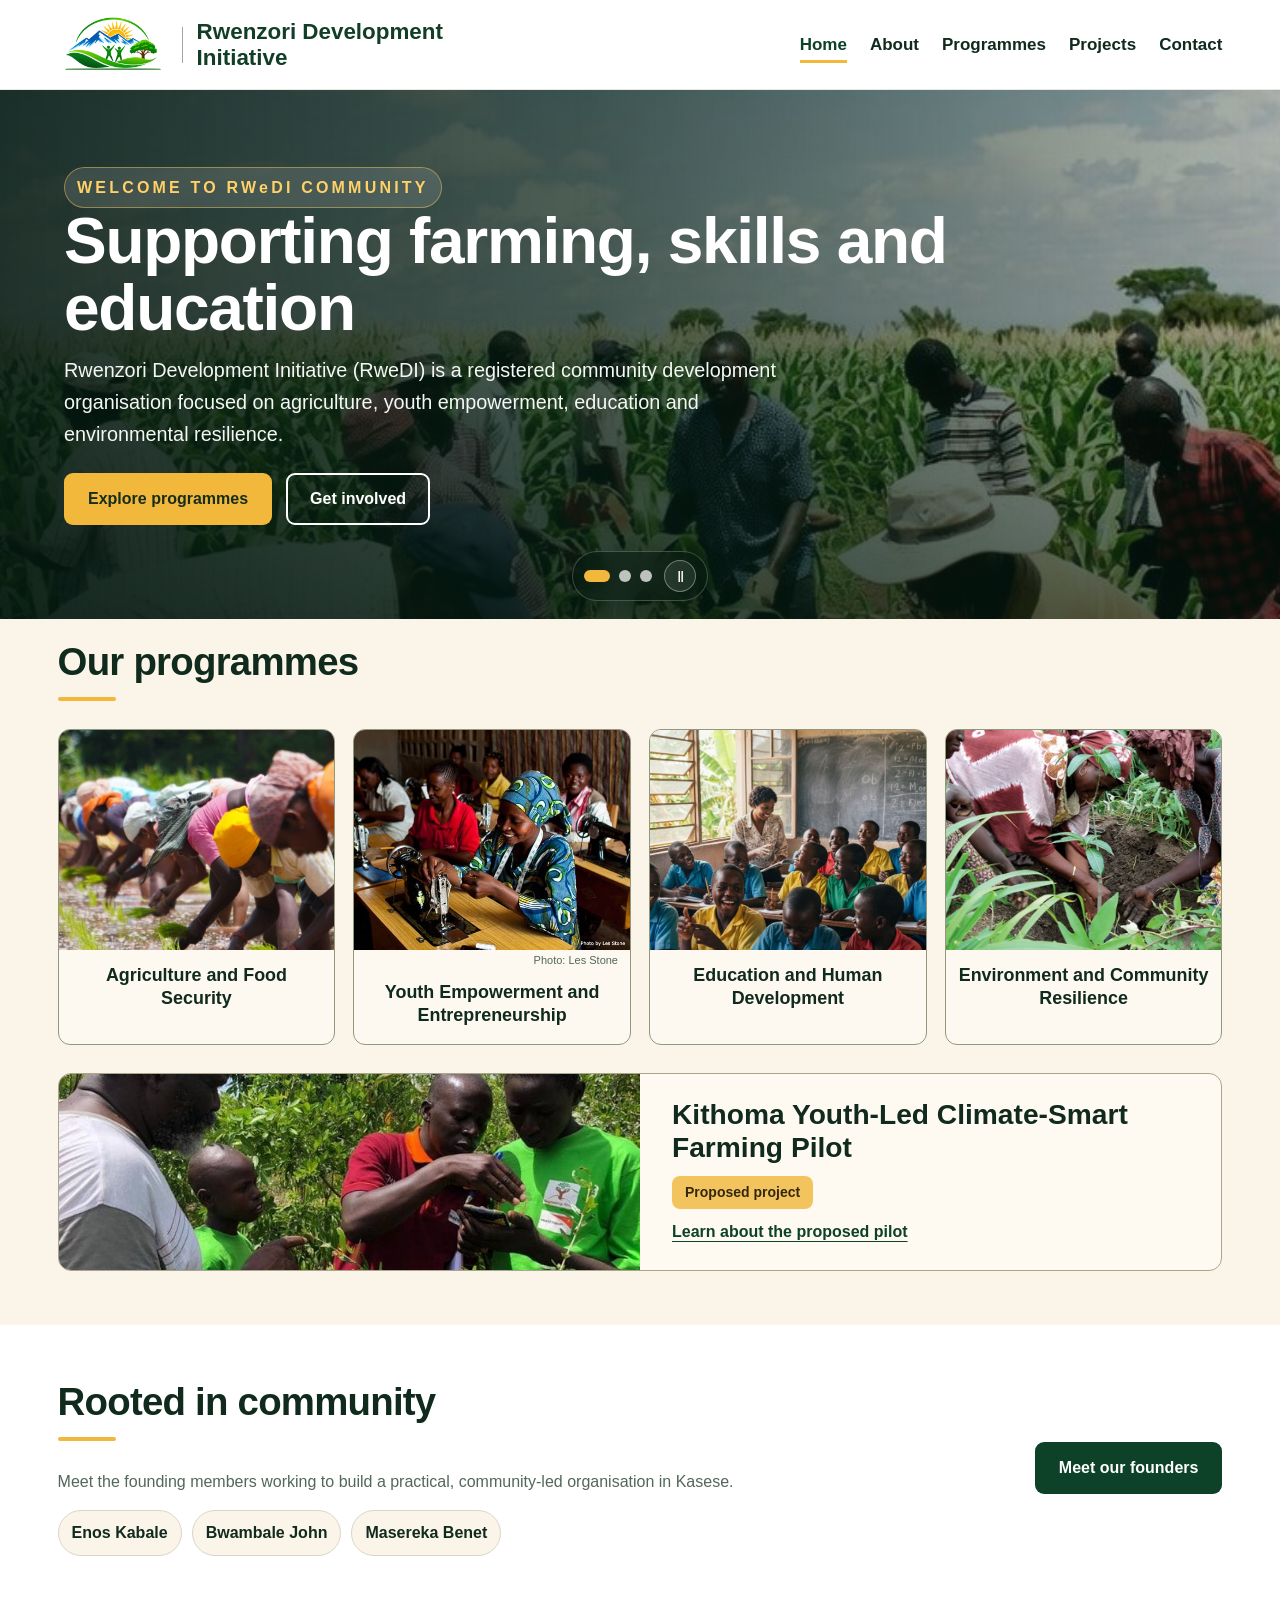
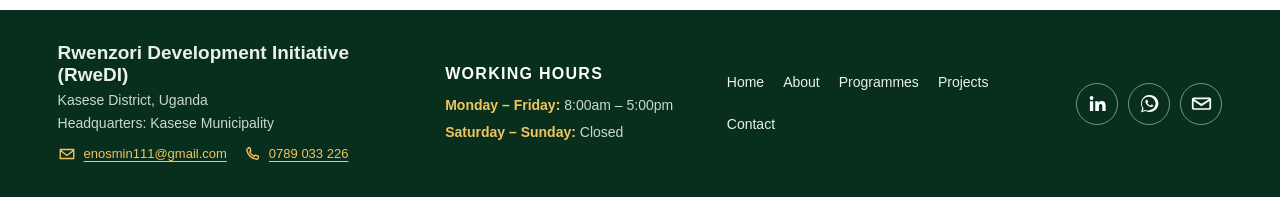
==== index.html @ a89e9d38 "Remove Get involved button from site navigation" ====
<!doctype html>
<html lang="en">
<head>
  <meta charset="utf-8"><meta name="viewport" content="width=device-width, initial-scale=1">
  <title>Rwenzori Development Initiative | Kasese, Uganda</title>
  <meta name="description" content="Rwenzori Development Initiative (RweDI) is a registered community development organisation focused on agriculture, youth empowerment, education and environmental resilience.">
  <link rel="icon" href="assets/rwedi-logo.png" type="image/png"><link rel="stylesheet" href="styles.css"><script src="script.js" defer></script>
</head>
<body><a class="skip-link" href="#main">Skip to content</a>
<header class="site-header"><a class="brand" href="index.html" aria-label="Rwenzori Development Initiative home"><img class="brand-logo" src="assets/rwedi-logo.png" alt="" aria-hidden="true"><span class="brand-divider" aria-hidden="true"></span><span class="brand-name">Rwenzori Development Initiative</span></a>
  <button class="menu-toggle" type="button" aria-expanded="false" aria-controls="primary-navigation"><span class="menu-icon" aria-hidden="true">☰</span><span>Menu</span></button>
  <nav class="site-nav" id="primary-navigation" aria-label="Main navigation"><a href="index.html" aria-current="page">Home</a><a href="about.html">About</a><a href="programmes.html">Programmes</a><a href="projects.html">Projects</a><a href="contact.html">Contact</a></nav>
</header>
<main id="main">
  <section class="hero" aria-labelledby="home-title">
    <div class="hero-slideshow" aria-hidden="true">
      <div class="hero-slide hero-slide-farmers is-active"><img src="assets/kasese-farmers-planting.png" alt="" fetchpriority="high" decoding="async"></div>
      <div class="hero-slide hero-slide-education"><img src="assets/programme-education.jpeg" alt="" loading="lazy" decoding="async"></div>
      <div class="hero-slide hero-slide-agriculture"><img src="assets/programme-agriculture.jpeg" alt="" loading="lazy" decoding="async"></div>
    </div>
    <div class="hero-copy">
      <p class="eyebrow">WELCOME TO RWeDI COMMUNITY</p>
      <h1 id="home-title">Supporting farming, skills and education</h1>
      <p>Rwenzori Development Initiative (RweDI) is a registered community development organisation focused on agriculture, youth empowerment, education and environmental resilience.</p>
      <div class="hero-actions"><a class="button button-gold" href="programmes.html">Explore programmes</a><a class="button button-outline" href="contact.html#get-involved">Get involved</a></div>
    </div>
    <div class="hero-controls" role="group" aria-label="Homepage background photos">
      <button class="hero-slide-dot is-active" type="button" aria-label="Show farmers planting photo" aria-pressed="true"></button>
      <button class="hero-slide-dot" type="button" aria-label="Show education photo" aria-pressed="false"></button>
      <button class="hero-slide-dot" type="button" aria-label="Show agriculture photo" aria-pressed="false"></button>
      <button class="hero-slide-toggle" type="button" aria-label="Pause background slideshow" aria-pressed="false"><span class="hero-toggle-icon" aria-hidden="true">Ⅱ</span></button>
    </div>
  </section>
  <section class="section programmes-section" aria-labelledby="programmes-title"><div class="section-inner"><h2 class="section-heading" id="programmes-title">Our programmes</h2>
    <div class="programme-grid">
      <a class="programme-card" href="programmes.html#agriculture"><img class="programme-image programme-image-agriculture" src="assets/programme-agriculture.jpeg" alt="" aria-hidden="true" loading="lazy"><h3>Agriculture and Food Security</h3></a>
      <a class="programme-card" href="programmes.html#youth"><img class="programme-image programme-image-youth" src="assets/programme-youth.jpeg" alt="" aria-hidden="true" loading="lazy"><small class="programme-photo-credit">Photo: Les Stone</small><h3>Youth Empowerment and Entrepreneurship</h3></a>
      <a class="programme-card" href="programmes.html#education"><img class="programme-image programme-image-education" src="assets/programme-education.jpeg" alt="" aria-hidden="true" loading="lazy"><h3>Education and Human Development</h3></a>
      <a class="programme-card" href="programmes.html#environment"><img class="programme-image programme-image-environment" src="assets/programme-environment.jpeg" alt="" aria-hidden="true" loading="lazy"><h3>Environment and Community Resilience</h3></a>
    </div>
    <article class="feature-project"><div class="feature-project-image"><img src="assets/kithoma-youth-led-climate-smart-farming.jpeg" alt="Community members examining a young seedling outdoors" loading="lazy"></div><div class="feature-project-copy"><h3>Kithoma Youth-Led Climate-Smart Farming Pilot</h3><span class="status-label">Proposed project</span><a href="projects.html">Learn about the proposed pilot</a></div></article>
  </div></section>
  <section class="section founders-preview"><div class="section-inner"><div class="founder-strip"><div><h2 class="section-heading">Rooted in community</h2><p>Meet the founding members working to build a practical, community-led organisation in Kasese.</p><div class="founder-names"><span>Enos Kabale</span><span>Bwambale John</span><span>Masereka Benet</span></div></div><a class="button button-green" href="about.html#founders">Meet our founders</a></div></div></section>
</main>
<footer class="site-footer"><div class="footer-inner"><div class="footer-org"><p class="footer-name">Rwenzori Development Initiative (RweDI)</p><p class="footer-location">Kasese District, Uganda</p><p class="footer-location">Proposed headquarters: Kasese Municipality</p><div class="footer-contact"><a href="mailto:enosmin111@gmail.com" aria-label="Email RweDI at enosmin111@gmail.com"><svg class="contact-icon" viewBox="0 0 24 24" aria-hidden="true"><path d="M3 6h18v12H3zM3 7l9 7 9-7"/></svg>enosmin111@gmail.com</a><a href="tel:+256789033226" aria-label="Call RweDI at 0789 033 226"><svg class="contact-icon" viewBox="0 0 24 24" aria-hidden="true"><path d="M7 3.5h2.2l1.3 4.1-1.7 1.4a14 14 0 0 0 6.2 6.2l1.4-1.7 4.1 1.3V17a2 2 0 0 1-2.2 2A16.5 16.5 0 0 1 5 7a2 2 0 0 1 2-2.2Z"/></svg>0789 033 226</a></div></div><div class="footer-hours" aria-label="Working hours"><h2 class="footer-hours-title">Working hours</h2><p><strong>Monday – Friday:</strong> 8:00am – 5:00pm</p><p><strong>Saturday – Sunday:</strong> Closed</p></div><nav class="footer-nav" aria-label="Footer navigation"><a href="index.html">Home</a><a href="about.html">About</a><a href="programmes.html">Programmes</a><a href="projects.html">Projects</a><a href="contact.html">Contact</a></nav><div class="social-links" aria-label="Contact and social links"><a href="https://www.linkedin.com/search/results/companies/?keywords=Rwenzori%20Development%20Initiative" target="_blank" rel="noopener noreferrer" aria-label="Find RweDI on LinkedIn" title="LinkedIn search for RweDI"><svg viewBox="0 0 24 24" aria-hidden="true"><path d="M5.2 3.5a2.2 2.2 0 1 1 0 4.4 2.2 2.2 0 0 1 0-4.4ZM3.3 9.5h3.8v11H3.3Zm6.1 0H13v1.5h.1a4 4 0 0 1 3.6-1.9c3.9 0 4.6 2.5 4.6 5.7v5.7h-3.8v-5c0-1.2 0-2.8-1.8-2.8s-2.1 1.3-2.1 2.7v5.1H9.4Z"/></svg></a><a href="https://wa.me/256789033226" target="_blank" rel="noopener noreferrer" aria-label="Message RweDI on WhatsApp" title="WhatsApp"><svg viewBox="0 0 24 24" aria-hidden="true"><path d="M12 2.2a9.7 9.7 0 0 0-8.3 14.7L2.4 22l5.2-1.4A9.8 9.8 0 1 0 12 2.2Zm0 17.6a7.8 7.8 0 0 1-4-.1l-.5-.2-3.1.8.8-3-.3-.5A7.8 7.8 0 1 1 12 19.8Zm4.3-5.8c-.2-.1-1.4-.7-1.6-.8-.2-.1-.4-.1-.5.1-.2.2-.6.8-.8 1-.1.2-.3.2-.5.1-.2-.1-1-.4-1.9-1.2-.7-.6-1.2-1.4-1.3-1.6-.1-.2 0-.3.1-.5l.4-.4.2-.4c.1-.2 0-.3 0-.5l-.7-1.7c-.2-.4-.4-.4-.5-.4h-.5c-.2 0-.4.1-.6.3s-.8.8-.8 1.9.8 2.1.9 2.3c.1.2 1.6 2.4 3.8 3.3 1.4.6 1.9.6 2.6.5.4-.1 1.4-.6 1.6-1.1.2-.5.2-1 .1-1.1 0-.1-.2-.2-.4-.3Z"/></svg></a><a href="mailto:enosmin111@gmail.com" aria-label="Email RweDI at enosmin111@gmail.com" title="Email RweDI"><svg viewBox="0 0 24 24" aria-hidden="true"><path d="M3 5h18a2 2 0 0 1 2 2v10a2 2 0 0 1-2 2H3a2 2 0 0 1-2-2V7a2 2 0 0 1 2-2Zm9 7.2L20.5 7h-17Zm-9 5.3h18V9l-9 6.2L3 9Z"/></svg></a></div></div><p class="footer-small">Working alongside local communities for resilient livelihoods and opportunity. Contact RweDI at enosmin111@gmail.com.</p></footer>
</body></html>
---- styles.css ----
:root{--green:#0d4228;--green-2:#176138;--gold:#f1b83b;--cream:#fbf5e9;--ink:#102a1d;--muted:#53675a;--line:#d9d5c8;--white:#fff;--serif:Arial,Helvetica,sans-serif;--sans:Arial,Helvetica,sans-serif;--shadow:0 12px 32px rgba(18,53,34,.09)}
*{box-sizing:border-box}html{scroll-behavior:smooth;scroll-padding-top:96px}body{margin:0;background:var(--cream);color:var(--ink);font:16px/1.65 var(--sans)}img{max-width:100%;display:block}a{color:inherit}button{font:inherit}.skip-link{position:absolute;left:-9999px;top:8px;background:white;padding:10px;z-index:20}.skip-link:focus{left:8px}.site-header{height:90px;background:#fff;display:flex;align-items:center;padding:0 clamp(20px,4.5vw,72px);gap:28px;border-bottom:1px solid #e8e8e1;position:sticky;top:0;z-index:10}.brand{display:flex;align-items:center;text-decoration:none;gap:14px;min-width:0;margin-right:auto}.brand img{width:95px;height:66px;object-fit:contain}.brand-name{font:700 clamp(16px,1.75vw,24px)/1.2 var(--serif);white-space:nowrap;color:#123e27}.brand-divider{height:36px;width:1px;background:#9bab9d}.site-nav{display:flex;align-items:center;gap:clamp(18px,3vw,44px)}.site-nav a{font:600 17px var(--serif);text-decoration:none;padding:11px 0;position:relative}.site-nav a:not(.nav-cta):after{content:"";height:3px;position:absolute;bottom:3px;left:0;width:0;background:var(--gold);transition:width .2s}.site-nav a:hover:after,.site-nav a[aria-current=page]:after{width:100%}.site-nav a[aria-current=page]{color:var(--green)}.site-nav .nav-cta{background:var(--green);color:#fff;border-radius:10px;padding:11px 20px}.site-nav .nav-cta:hover{background:#195f3a}.menu-toggle{display:none;border:1px solid #cbd5cc;background:white;color:var(--green);border-radius:8px;padding:8px 11px;cursor:pointer}.menu-toggle:focus-visible,a:focus-visible,button:focus-visible{outline:3px solid #bd7e00;outline-offset:3px}
.hero{display:grid;grid-template-columns:46.5% 53.5%;min-height:440px;background:var(--green);color:white}.hero-copy{padding:clamp(42px,5vw,76px) clamp(28px,5vw,76px);display:flex;flex-direction:column;justify-content:center}.eyebrow{font-size:14px;text-transform:uppercase;letter-spacing:.2em;font-weight:700;color:#dba92f;margin:0 0 14px}.hero .eyebrow{color:#f2c151}.hero h1{font:700 clamp(36px,4vw,57px)/1.1 var(--serif);letter-spacing:-.02em;margin:0 0 19px;max-width:700px}.hero p{font-size:17px;line-height:1.7;color:#edf3ed;max-width:600px;margin:0}.hero-art{position:relative;min-height:440px;overflow:hidden}.hero-art img{width:100%;height:100%;position:absolute;inset:0;object-fit:cover}.illustration-note{position:absolute;right:15px;bottom:13px;background:rgba(13,50,31,.87);color:#fff;font-size:11px;padding:5px 9px;border-radius:30px}.hero-actions{display:flex;flex-wrap:wrap;gap:13px;margin-top:26px}.button{display:inline-flex;align-items:center;justify-content:center;min-height:48px;padding:11px 22px;border:2px solid transparent;border-radius:9px;font-weight:700;text-decoration:none;transition:transform .15s,background .15s}.button:hover{transform:translateY(-2px)}.button-gold{background:var(--gold);color:#172d1d}.button-outline{border-color:#fff;color:#fff;background:transparent}.button-green{background:var(--green);color:white}.button-light{border-color:var(--green);color:var(--green)}
.section{padding:54px clamp(22px,4.5vw,72px)}.section-inner{max-width:1320px;margin:auto}.section-heading{margin:0 0 28px;font:700 clamp(30px,3vw,43px)/1.2 var(--serif);letter-spacing:-.02em}.section-heading:after{content:"";display:block;width:58px;height:4px;background:var(--gold);border-radius:8px;margin-top:12px}.section-intro{max-width:760px;color:var(--muted);margin:-10px 0 30px}.programmes-section{background:var(--cream);padding-top:20px}.programme-grid{display:grid;grid-template-columns:repeat(4,1fr);gap:18px}.programme-card{min-height:184px;border:1px solid #92977f;background:rgba(255,255,255,.36);border-radius:12px;padding:24px 18px;display:flex;flex-direction:column;align-items:center;justify-content:center;text-align:center;text-decoration:none;transition:transform .2s,box-shadow .2s,border-color .2s}.programme-card:hover{transform:translateY(-4px);box-shadow:var(--shadow);border-color:var(--green)}.programme-icon{width:52px;height:52px;margin-bottom:12px;color:var(--green-2)}.programme-card h3{font:700 clamp(17px,1.65vw,22px)/1.25 var(--serif);margin:0;max-width:270px}.feature-project{display:grid;grid-template-columns:1fr 1fr;min-height:190px;border:1px solid #aaa58f;border-radius:13px;overflow:hidden;margin-top:28px;background:#fffaf1}.feature-project-image{position:relative;min-height:190px}.feature-project-image img{position:absolute;inset:0;width:100%;height:100%;object-fit:cover}.feature-project-copy{padding:25px 32px;display:flex;flex-direction:column;align-items:flex-start;justify-content:center}.feature-project h3{font:700 clamp(23px,2.2vw,34px)/1.15 var(--serif);margin:0 0 12px}.status-label{display:inline-block;background:#f3c45e;color:#33280e;border-radius:8px;padding:5px 13px;font-weight:700;font-size:14px}.feature-project-copy a{margin-top:10px;color:var(--green);font-weight:700;text-decoration-thickness:1px;text-underline-offset:4px}.founders-preview{background:#fff}.founder-strip{display:flex;align-items:center;justify-content:space-between;gap:25px}.founder-names{display:flex;flex-wrap:wrap;gap:10px}.founder-names span{border:1px solid var(--line);padding:9px 13px;border-radius:30px;background:var(--cream);font-weight:600}.founders-preview p{margin:0 0 14px;color:var(--muted)}
.page-hero{background:var(--green);color:white;padding:54px clamp(22px,5vw,76px)}.page-hero-inner{max-width:1280px;margin:auto}.page-hero h1{font:700 clamp(37px,4.6vw,58px)/1.1 var(--serif);margin:0 0 15px}.page-hero p{max-width:760px;margin:0;color:#e7eee8;font-size:18px}.content-section{padding:54px clamp(22px,5vw,76px)}.content-inner{max-width:1120px;margin:auto}.prose{font-size:17px;max-width:850px;color:#344b3b}.prose p{margin:0 0 19px}.mission-grid{display:grid;grid-template-columns:1fr 1fr;gap:20px;margin-top:30px}.info-panel{border:1px solid var(--line);border-radius:13px;background:#fffdf7;padding:25px}.info-panel h3{font:700 24px var(--serif);margin:0 0 8px;color:var(--green)}.info-panel p{margin:0;color:var(--muted)}.founders-section{background:#fff}.founder-grid{display:grid;grid-template-columns:repeat(3,1fr);gap:22px}.founder-card{background:var(--cream);border:1px solid var(--line);border-radius:14px;overflow:hidden;text-align:center}.founder-portrait{height:235px;display:grid;place-items:center;background:linear-gradient(135deg,#d8e4d5,#f4e5c4);color:var(--green)}.founder-initials{width:112px;height:112px;border-radius:50%;display:grid;place-items:center;border:4px solid rgba(255,255,255,.75);background:var(--green);color:#fff;font:700 36px var(--serif);box-shadow:var(--shadow)}.founder-card .portrait-note{font-size:12px;color:#485b4c;margin-top:-42px;position:relative}.founder-card-copy{padding:18px}.founder-card h3{font:700 22px var(--serif);margin:0 0 4px}.founder-card p{margin:0;color:var(--muted)}
.programme-detail{padding:38px 0;border-bottom:1px solid var(--line);scroll-margin-top:100px}.programme-detail:last-child{border-bottom:0}.programme-detail-head{display:flex;gap:19px;align-items:center}.programme-detail .programme-icon{width:58px;height:58px;margin:0}.programme-detail h2{font:700 clamp(26px,3vw,35px)/1.2 var(--serif);margin:0}.programme-detail p{color:var(--muted);font-size:17px;max-width:820px}.programme-detail .enquiry-link{color:var(--green);font-weight:700;text-underline-offset:4px}.project-feature{display:grid;grid-template-columns:1fr .9fr;gap:34px;align-items:center}.project-feature img{width:100%;border-radius:14px;box-shadow:var(--shadow)}.project-copy h2{font:700 clamp(29px,3.5vw,42px)/1.15 var(--serif);margin:12px 0}.project-copy p{color:var(--muted)}.project-facts{display:flex;gap:10px;flex-wrap:wrap;margin:18px 0}.project-facts span{background:#fff;border:1px solid var(--line);border-radius:30px;padding:7px 12px;font-size:14px;font-weight:600}.note-box{background:#fff8e6;border-left:4px solid var(--gold);padding:17px 20px;border-radius:0 9px 9px 0;margin-top:24px;color:#4c442d}
.contact-options{display:grid;grid-template-columns:repeat(3,1fr);gap:20px}.contact-card{background:#fff;border:1px solid var(--line);border-radius:14px;padding:25px;display:flex;flex-direction:column;align-items:flex-start;box-shadow:0 6px 18px rgba(20,43,28,.04)}.contact-card .number{width:40px;height:40px;border-radius:50%;display:grid;place-items:center;background:#f7e6ba;color:var(--green);font-weight:700;margin-bottom:17px}.contact-card h2{font:700 25px var(--serif);margin:0 0 8px}.contact-card p{color:var(--muted);margin:0 0 18px}.contact-card a{margin-top:auto;color:var(--green);font-weight:700;text-underline-offset:4px}.contact-details{background:var(--green);color:white;padding:30px;border-radius:14px;margin-top:25px}.contact-details h2{font:700 27px var(--serif);margin:0 0 8px}.contact-details p{margin:0;color:#e5eee7}.contact-details a{color:#f3c45e;font-weight:700}.site-footer{background:#082f1e;color:#eaf1eb;padding:32px clamp(22px,4.5vw,72px)}.footer-inner{max-width:1320px;margin:auto;display:flex;justify-content:space-between;align-items:center;gap:25px}.footer-name{font:700 19px var(--serif);margin:0 0 3px}.footer-location{margin:0;color:#cad8cd;font-size:14px}.footer-nav{display:flex;gap:19px;flex-wrap:wrap}.footer-nav a{font-size:14px;text-decoration:none;color:#eaf1eb}.footer-nav a:hover{text-decoration:underline}.footer-small{max-width:1320px;margin:20px auto 0;padding-top:14px;border-top:1px solid rgba(255,255,255,.18);font-size:12px;color:#b7c9bc}
@media(max-width:1050px){.site-header{gap:15px}.site-nav{gap:18px}.brand img{width:75px}.brand-name{white-space:normal;max-width:230px}.hero{grid-template-columns:1fr 1fr}.hero h1{font-size:clamp(35px,4.5vw,49px)}.programme-grid{grid-template-columns:repeat(2,1fr)}}
@media(max-width:900px){html{scroll-padding-top:76px}.site-header{height:74px;padding:0 18px}.brand{gap:9px}.brand img{width:65px;height:56px}.brand-name{font-size:16px;max-width:185px}.brand-divider{height:30px}.menu-toggle{display:inline-flex;align-items:center;gap:8px;margin-left:auto}.menu-icon{font-size:21px;line-height:1}.site-nav{display:none;position:absolute;top:73px;left:0;right:0;background:white;padding:12px 20px 20px;box-shadow:0 12px 18px rgba(0,0,0,.12);flex-direction:column;align-items:stretch;gap:4px}.site-nav.is-open{display:flex}.site-nav a{padding:12px 8px}.site-nav a:after{display:none}.site-nav .nav-cta{text-align:center;margin-top:7px}.hero{display:flex;flex-direction:column}.hero-copy{padding:42px 24px 36px}.hero h1{font-size:clamp(37px,10vw,49px)}.hero p{font-size:16px}.hero-art{min-height:320px}.section{padding:42px 20px}.programmes-section{padding-top:26px}.programme-grid{gap:12px}.programme-card{min-height:165px;padding:18px 12px}.programme-card h3{font-size:17px}.programme-icon{width:46px;height:46px}.feature-project{grid-template-columns:1fr}.feature-project-image{min-height:185px}.feature-project-copy{padding:23px}.founder-strip{align-items:flex-start;flex-direction:column}.page-hero{padding:42px 23px}.page-hero p{font-size:16px}.content-section{padding:40px 22px}.mission-grid,.contact-options{grid-template-columns:1fr}.founder-grid{grid-template-columns:1fr;max-width:400px;margin:auto;gap:16px}.founder-portrait{height:220px}.programme-detail-head{align-items:flex-start}.programme-detail h2{font-size:26px}.project-feature{grid-template-columns:1fr;gap:24px}.footer-inner{align-items:flex-start;flex-direction:column}.footer-nav{gap:12px 18px}}
@media(max-width:390px){.brand-name{font-size:14px;max-width:150px}.brand img{width:54px}.programme-card{min-height:152px}.programme-card h3{font-size:15px}.hero-actions .button{width:100%}}
@media(prefers-reduced-motion:reduce){*,*::before,*::after{scroll-behavior:auto!important;transition:none!important}}
.values-block{margin-top:38px}.values-block .section-heading{font-size:30px;margin-bottom:20px}.values-list{padding:0;margin:0;list-style:none;display:grid;grid-template-columns:repeat(2,1fr);gap:10px}.values-list li{position:relative;padding:12px 14px 12px 39px;border:1px solid var(--line);background:#fffdf7;border-radius:9px;color:#344b3b}.values-list li:before{content:"✓";position:absolute;left:14px;color:var(--green-2);font-weight:700}
@media(max-width:900px){.values-list{grid-template-columns:1fr}}
.founder-portrait img{width:100%;height:100%;object-fit:cover;object-position:center top}.founder-card .portrait-note{margin:0;position:static;padding:8px 8px 0;background:var(--cream);min-height:34px}
.footer-org{max-width:470px}.footer-contact{display:flex;flex-wrap:wrap;gap:5px 16px;margin-top:8px}.footer-contact a{color:#f3c45e;text-decoration:underline;text-underline-offset:3px;font-size:13px}.footer-contact span{color:#d7e4da}.social-links{display:flex;align-items:center;gap:10px}.social-links a{width:42px;height:42px;border:1px solid rgba(255,255,255,.45);border-radius:50%;display:grid;place-items:center;color:#fff;transition:background .15s,color .15s}.social-links a:hover{background:var(--gold);color:var(--green)}.social-links svg{width:21px;height:21px;fill:currentColor}
@media(max-width:1100px){.footer-inner{gap:20px}.footer-nav{gap:10px 14px}}
@media(max-width:900px){.footer-org{max-width:none}.footer-contact{flex-direction:column;gap:5px}.social-links{margin-top:4px}}
.founder-portrait{height:320px}.founder-card-masereka .founder-portrait img{object-position:center 15%}.founder-card-copy{position:relative;z-index:1;min-height:104px;background:var(--cream);display:flex;flex-direction:column;justify-content:center;padding:16px}.founder-card h3{margin:0 0 7px}.footer-contact span,.footer-small{display:none}.feedback-panel{max-width:1120px;margin:24px auto 0;padding:26px;border:1px solid var(--line);border-left:5px solid var(--gold);border-radius:12px;background:#fff;box-shadow:var(--shadow)}.feedback-panel h2{font:700 27px/1.2 var(--serif);color:var(--green);margin:0 0 8px}.feedback-panel p{max-width:750px;color:var(--muted);margin:0 0 18px}
@media(max-width:900px){.founder-portrait{height:320px}.feedback-panel{margin-top:20px;padding:21px}}
html,body,button,input,select,textarea{font-family:Arial,Helvetica,sans-serif}input,select,textarea,button{font-family:inherit}.site-nav .nav-cta{white-space:nowrap}
.site-header{gap:clamp(14px,1.6vw,24px)}.brand{flex:0 1 520px;min-width:0}.brand-name{white-space:normal;max-width:clamp(280px,26vw,380px);line-height:1.12}.site-nav{flex:0 0 auto;gap:clamp(12px,1.8vw,24px)}
.project-facts span,.page-hero .eyebrow{transition:transform .18s ease,background-color .18s ease,border-color .18s ease,box-shadow .18s ease}.project-facts span:hover{transform:translateY(-3px);background:#fff5dc;border-color:var(--gold);box-shadow:var(--shadow)}.page-hero .eyebrow{display:inline-block;padding:5px 12px;border:1px solid transparent;border-radius:999px}.page-hero .eyebrow:hover{transform:translateY(-2px);background:rgba(255,255,255,.1);border-color:rgba(243,196,94,.7)}
@media(max-width:900px){.site-header{padding-right:100px}.brand{flex:0 1 auto;margin-right:0}.brand-name{max-width:185px}.menu-toggle{display:inline-flex;position:absolute;right:14px;top:50%;flex:0 0 auto;transform:translateY(-50%)}}
@media(max-width:390px){.brand-name{max-width:150px}}
@media(min-width:901px) and (max-width:1050px){.brand-name{max-width:320px;font-size:19px}}
.founder-card-masereka .founder-portrait{background:#fff}

.hero{min-height:clamp(410px,50vh,500px)}
.hero-copy{padding:clamp(34px,4vw,56px) clamp(28px,4vw,64px)}
.hero h1{font-size:clamp(34px,3.3vw,48px);line-height:1.08;margin-bottom:14px}
.hero p{font-size:16px;line-height:1.6;max-width:560px}
.hero-art{min-height:0}
.hero-art img{object-position:center 78%}
.hero-actions{margin-top:22px}
.brand.logo-missing{gap:0}
.brand.logo-missing img,.brand.logo-missing .brand-divider{display:none}
@media(max-width:900px){
  .hero{min-height:0}
  .hero-copy{padding:26px 20px 22px}
  .hero .eyebrow{margin-bottom:8px}
  .hero h1{font-size:clamp(30px,7vw,42px);line-height:1.08;margin-bottom:12px}
  .hero p{font-size:15px;line-height:1.5}
  .hero-art{height:clamp(220px,58vw,360px);min-height:0}
  .hero-art img{object-position:center 78%}
  .hero-actions{display:grid;grid-template-columns:repeat(2,minmax(0,1fr));gap:12px;margin-top:16px}
  .hero-actions .button{width:100%;min-height:52px;padding:10px 12px}
}
@media(max-width:480px){.hero-actions{grid-template-columns:1fr}}

.site-nav a,.menu-toggle,.button,.programme-card,.contact-card,.feature-project,.brand,.enquiry-link,.contact-card a,.contact-details a,.feature-project-copy>a,.footer-nav a,.footer-contact a{transition:color .18s ease,background-color .18s ease,border-color .18s ease,box-shadow .18s ease,transform .18s ease}
.button:hover,.button:focus-visible{transform:translateY(-2px);box-shadow:0 8px 18px rgba(18,53,34,.18)}
.button:active{transform:translateY(1px) scale(.98);box-shadow:0 2px 6px rgba(18,53,34,.16);filter:brightness(.94)}
.button-gold:hover,.button-gold:focus-visible{background:#ffd166;border-color:#ffd166;color:#172d1d}
.button-outline:hover,.button-outline:focus-visible{background:var(--gold);border-color:var(--gold);color:var(--green)}
.button-green:hover,.button-green:focus-visible{background:var(--green-2);color:#fff}
.button-light:hover,.button-light:focus-visible{background:var(--green);color:#fff}
.programme-card:hover,.programme-card:focus-visible{background:#fff5dc;border-color:var(--gold);box-shadow:var(--shadow)}

.programme-card:active{transform:translateY(0) scale(.99);background:#f5e6bf;filter:brightness(.97)}
.contact-card:hover,.contact-card:focus-within{transform:translateY(-3px);border-color:var(--gold);background:#fffaf0;box-shadow:var(--shadow)}
.feature-project:hover,.feature-project:focus-within{border-color:var(--gold);box-shadow:var(--shadow)}
.site-nav a:not(.nav-cta):hover,.site-nav a:not(.nav-cta):focus-visible{color:var(--green-2)}
.site-nav a:not(.nav-cta):focus-visible:after{width:100%}
.site-nav a:active{color:#bd7e00;transform:translateY(1px)}
.site-nav .nav-cta:active{background:#082f1e;transform:translateY(1px) scale(.98)}
.menu-toggle:hover,.menu-toggle:focus-visible{background:#fff5dc;border-color:var(--gold)}
.menu-toggle:active{background:var(--gold);transform:scale(.97)}
.brand:hover .brand-name{color:var(--green-2)}
.brand:active{transform:translateY(1px)}
.enquiry-link:hover,.enquiry-link:focus-visible,.feature-project-copy>a:hover,.feature-project-copy>a:focus-visible,.contact-card a:hover,.contact-card a:focus-visible{color:#bd7e00;text-decoration-thickness:2px}
.contact-details a:hover,.contact-details a:focus-visible{color:#ffd166;text-decoration-thickness:2px}
.enquiry-link:active,.feature-project-copy>a:active,.contact-card a:active,.contact-details a:active{color:#a46b00}
.footer-nav a:hover,.footer-nav a:focus-visible{color:var(--gold);text-decoration:underline;text-underline-offset:4px}
.footer-contact a:hover,.footer-contact a:focus-visible{color:#fff}
.footer-nav a:active,.footer-contact a:active{color:var(--gold)}
.social-links a:active{transform:scale(.94);background:var(--gold);color:var(--green)}

.info-panel,.founder-card,.values-list li{transition:transform .18s ease,background-color .18s ease,border-color .18s ease,box-shadow .18s ease}
.info-panel:hover{transform:translateY(-3px);border-color:var(--gold);background:#fffaf0;box-shadow:var(--shadow)}
.info-panel:hover h3,.founder-card:hover h3{color:var(--green-2)}
.founder-card:hover{transform:translateY(-3px);border-color:var(--gold);box-shadow:var(--shadow)}
.founder-card h3{transition:color .18s ease}
.founder-card-copy{transition:background-color .18s ease}
.founder-card:hover .founder-card-copy{background:#fffaf0}
.values-list li:hover{transform:translateX(3px);border-color:var(--gold);background:#fff5dc;box-shadow:0 4px 12px rgba(18,53,34,.08)}
.values-list li:hover:before{color:#bd7e00}

.programme-card{min-height:0;padding:0;align-items:stretch;justify-content:flex-start;overflow:hidden}
.programme-image{width:100%;height:clamp(150px,21.5vw,220px);object-fit:cover;transition:transform .24s ease}
.programme-image-agriculture{object-position:center 40%}
.programme-image-youth{object-position:right center}
.programme-image-education{object-position:center 43%}
.programme-image-environment{object-position:center center}
.programme-photo-credit{align-self:flex-end;padding:4px 12px 0;color:var(--muted);font-size:11px;line-height:1.2}
.programme-card h3{max-width:none;padding:14px 12px 18px;font-size:clamp(16px,1.4vw,20px)}
.programme-card:hover .programme-image,.programme-card:focus-visible .programme-image{transform:scale(1.035)}
.programme-card:hover h3,.programme-card:focus-visible h3{color:var(--green-2)}
.programme-detail-image{width:150px;height:112px;flex:0 0 150px;object-fit:cover;border-radius:10px;box-shadow:0 3px 10px rgba(18,53,34,.16)}
.programme-detail-image-agriculture{object-position:center 40%}
.programme-detail-image-youth{object-position:right center}
.programme-detail-image-education{object-position:center 43%}
.programme-detail-image-environment{object-position:center center}
@media(max-width:600px){.programme-detail-head{gap:14px}.programme-detail-image{width:104px;height:80px;flex-basis:104px}}
.footer-contact a{display:inline-flex;align-items:center;gap:8px;white-space:nowrap}
.footer-contact .contact-icon{width:18px;height:18px;flex:0 0 18px;fill:none;stroke:currentColor;stroke-width:1.8;stroke-linecap:round;stroke-linejoin:round}
.footer-hours{flex:0 1 260px}
.footer-hours-title{font:700 16px/1.3 var(--sans);letter-spacing:.08em;text-transform:uppercase;color:#fff;margin:0 0 10px}
.footer-hours p{font-size:14px;line-height:1.5;color:#cad8cd;margin:0 0 6px}
.footer-hours p:last-child{margin-bottom:0}
.footer-hours strong{color:#f3c45e}
@media(max-width:1100px){
  .footer-inner{flex-wrap:wrap;justify-content:flex-start}
  .footer-org{flex:1 1 300px}
  .footer-hours{flex:1 1 250px}
  .footer-nav{flex:1 1 220px}
  .social-links{margin-left:auto}
}
@media(max-width:900px){
  .footer-inner{flex-wrap:nowrap}
  .footer-org,.footer-hours,.footer-nav{width:100%;flex:0 1 auto}
  .social-links{margin-left:0}
}
@media(max-width:600px){
  .footer-nav{flex-wrap:nowrap;justify-content:space-between;gap:6px}
  .footer-nav a{font-size:clamp(11px,3.8vw,14px);white-space:nowrap}
}
.brand img{width:110px;height:66px;object-fit:contain}
@media(max-width:1050px){.brand img{width:86px}}
@media(max-width:900px){.brand img{width:66px;height:44px}}
@media(max-width:390px){.brand img{width:60px}}

.page-hero{
  position:relative;
  isolation:isolate;
  overflow:hidden;
  background:
    radial-gradient(ellipse at 84% 24%,rgba(241,184,59,.18),transparent 30rem),
    radial-gradient(ellipse at 12% 110%,rgba(255,255,255,.09),transparent 32rem),
    linear-gradient(118deg,rgba(8,47,30,.98),rgba(13,66,40,.94) 58%,rgba(15,77,47,.96));
}
.page-hero-inner{position:relative;z-index:1}
.page-hero .eyebrow{
  display:inline-flex;
  align-items:center;
  padding:7px 12px;
  border:1px solid rgba(243,196,94,.38);
  border-radius:999px;
  background:rgba(255,255,255,.08);
  color:#f3c45e;
  backdrop-filter:blur(8px);
  margin-bottom:16px;
}
@media(max-width:600px){
  .page-hero{padding:42px 22px}
}
.page-hero-about{padding-top:32px;padding-bottom:32px}
@media(max-width:600px){.page-hero-about{padding:28px 22px}}
.page-hero h1{animation:page-title-slide-in 3s cubic-bezier(.22,.61,.36,1) both}
@keyframes page-title-slide-in{
  from{opacity:.35;transform:translateX(-72px)}
  to{opacity:1;transform:translateX(0)}
}
@media(max-width:600px){.page-hero h1{animation-duration:2.7s}}
@media(prefers-reduced-motion:reduce){.page-hero h1{animation:none}}

.hero{
  display:block;
  position:relative;
  isolation:isolate;
  overflow:hidden;
  min-height:clamp(410px,50vh,520px);
  background:var(--green);
}
.hero-slideshow{position:absolute;inset:0;overflow:hidden;background:var(--green)}
.hero-slide{
  position:absolute;
  z-index:0;
  inset:0;
  overflow:hidden;
  opacity:0;
  transform:translateX(3%) scale(1.04);
  transition:opacity .9s ease,transform 6.5s ease;
}
.hero-slide.is-active{z-index:1;opacity:1;transform:translateX(0) scale(1.01)}
.hero-slide img{width:100%;height:100%;object-fit:cover;transform:scale(1.08);transition:transform 7s ease}
.hero-slide.is-active img{transform:scale(1.01)}
.hero-slide-agriculture img{object-position:center 42%}
.hero-slide-education img{object-position:center 40%}
.hero-slideshow::after{
  content:"";
  position:absolute;
  z-index:2;
  inset:0;
  background:linear-gradient(90deg,rgba(4,24,16,.88),rgba(4,28,18,.7) 46%,rgba(4,28,18,.32)),linear-gradient(0deg,rgba(3,18,12,.48),transparent 58%);
  pointer-events:none;
}
.hero-copy{
  position:relative;
  z-index:3;
  width:min(100%,1080px);
  min-height:clamp(410px,50vh,520px);
  padding:clamp(40px,6vw,78px) clamp(28px,5vw,76px) 94px;
  background:transparent;
  overflow:visible;
}
.hero-copy::before,.hero-copy::after{content:none}
.hero-copy>*{position:relative;z-index:1}
.hero-copy .eyebrow{
  display:inline-flex;
  align-self:flex-start;
  padding:7px 12px;
  border:1px solid rgba(243,196,94,.48);
  border-radius:999px;
  background:rgba(255,255,255,.12);
  color:#ffd166;
  backdrop-filter:blur(8px);
  text-transform:none;
}
.hero h1{max-width:900px;font-size:clamp(36px,5vw,68px);line-height:1.04}
.hero-copy>p:not(.eyebrow){max-width:760px;font-size:clamp(16px,1.55vw,21px);line-height:1.6;color:#f4f7f4}
.hero-actions{gap:14px}
.hero-controls{
  position:absolute;
  z-index:4;
  left:50%;
  bottom:18px;
  display:flex;
  align-items:center;
  gap:9px;
  transform:translateX(-50%);
  padding:8px 11px;
  border:1px solid rgba(255,255,255,.22);
  border-radius:999px;
  background:rgba(4,23,15,.5);
  box-shadow:0 8px 26px rgba(0,0,0,.2);
  backdrop-filter:blur(12px);
}
.hero-slide-dot{
  width:12px;
  height:12px;
  padding:0;
  border:0;
  border-radius:999px;
  background:rgba(255,255,255,.72);
  cursor:pointer;
  transition:width .2s ease,background-color .2s ease,transform .2s ease;
}
.hero-slide-dot:hover{transform:scale(1.12);background:#fff}
.hero-slide-dot.is-active{width:26px;background:var(--gold)}
.hero-slide-toggle{
  display:grid;
  place-items:center;
  width:32px;
  height:32px;
  margin-left:3px;
  padding:0;
  border:1px solid rgba(255,255,255,.35);
  border-radius:50%;
  color:#fff;
  background:rgba(255,255,255,.1);
  cursor:pointer;
  transition:background-color .2s ease,border-color .2s ease,transform .2s ease;
}
.hero-slide-toggle:hover{background:rgba(255,255,255,.23);border-color:#fff;transform:scale(1.06)}
.hero-toggle-icon{font-size:15px;line-height:1}
@media(hover:hover) and (prefers-reduced-motion:no-preference){
  .hero-copy .button:hover{transform:translateY(-3px)}
}
@media(max-width:900px){
  .hero{min-height:0}
  .hero-slideshow::after{background:linear-gradient(90deg,rgba(4,24,16,.82),rgba(4,28,18,.58)),linear-gradient(0deg,rgba(3,18,12,.48),rgba(3,18,12,.1) 62%)}
  .hero-copy{width:100%;min-height:450px;padding:38px 24px 88px}
  .hero h1{font-size:clamp(36px,8vw,56px)}
  .hero-copy>p:not(.eyebrow){font-size:17px}
  .hero-controls{bottom:14px}
}
@media(max-width:480px){
  .hero-copy{min-height:490px;padding:32px 20px 88px}
  .hero h1{font-size:clamp(34px,9vw,42px)}
  .hero-copy>p:not(.eyebrow){font-size:16px}
  .hero-actions{grid-template-columns:1fr}
}
@media(prefers-reduced-motion:reduce){
  .hero-slide,.hero-slide img,.hero-slide-dot,.hero-slide-toggle{transition:none!important}
}
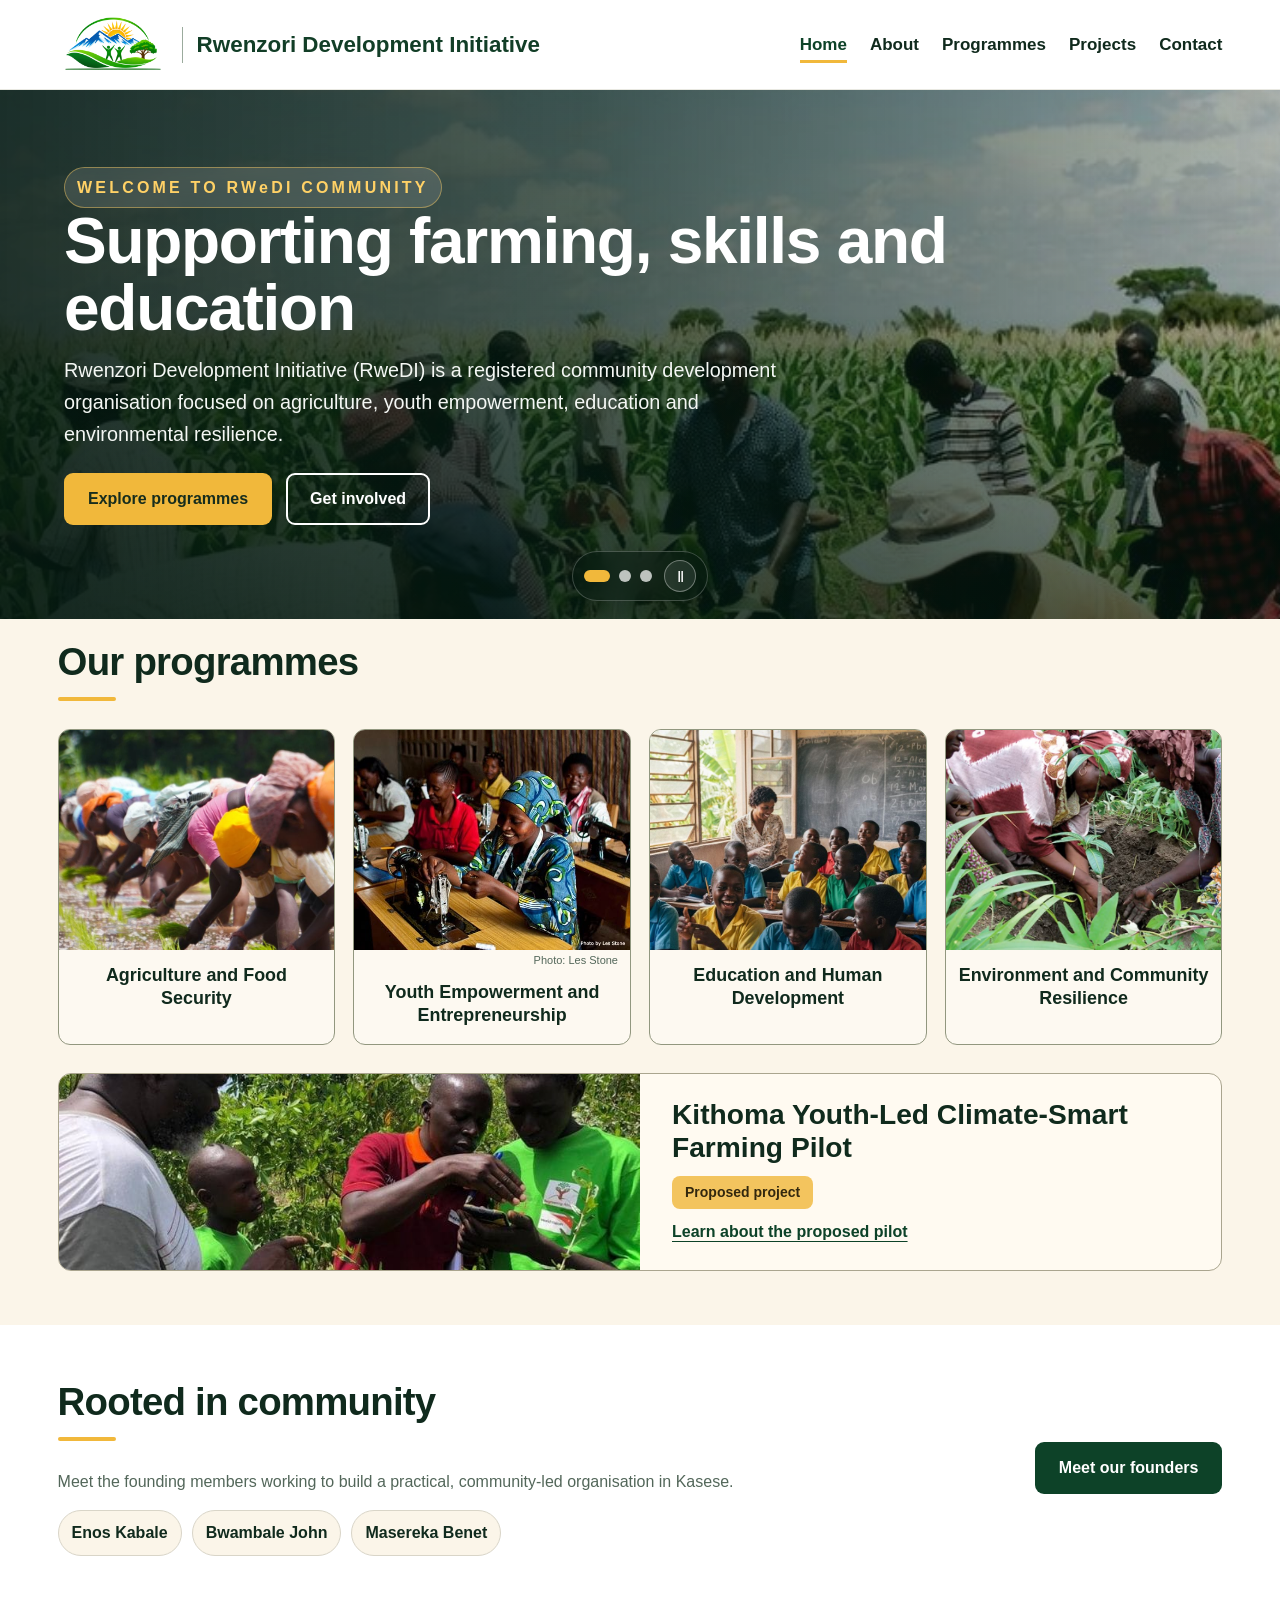
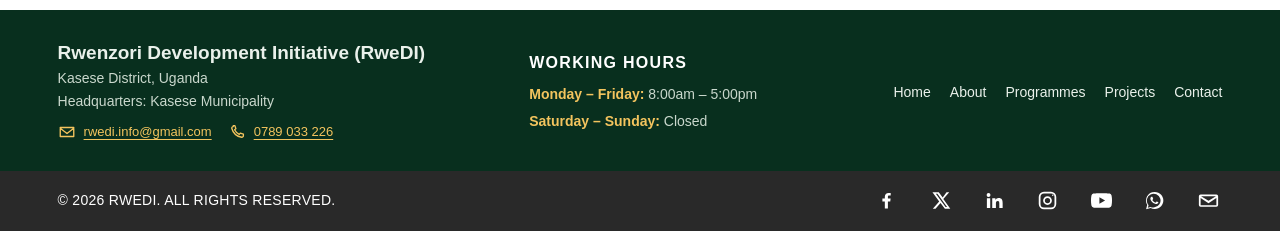
==== commit 608db7bb: "Update organization contact email" ====
--- a/index.html
+++ b/index.html
@@ -42,5 +42,5 @@
   </div></section>
   <section class="section founders-preview"><div class="section-inner"><div class="founder-strip"><div><h2 class="section-heading">Rooted in community</h2><p>Meet the founding members working to build a practical, community-led organisation in Kasese.</p><div class="founder-names"><span>Enos Kabale</span><span>Bwambale John</span><span>Masereka Benet</span></div></div><a class="button button-green" href="about.html#founders">Meet our founders</a></div></div></section>
 </main>
-<footer class="site-footer"><div class="footer-inner"><div class="footer-org"><p class="footer-name">Rwenzori Development Initiative (RweDI)</p><p class="footer-location">Kasese District, Uganda</p><p class="footer-location">Proposed headquarters: Kasese Municipality</p><div class="footer-contact"><a href="mailto:enosmin111@gmail.com" aria-label="Email RweDI at enosmin111@gmail.com"><svg class="contact-icon" viewBox="0 0 24 24" aria-hidden="true"><path d="M3 6h18v12H3zM3 7l9 7 9-7"/></svg>enosmin111@gmail.com</a><a href="tel:+256789033226" aria-label="Call RweDI at 0789 033 226"><svg class="contact-icon" viewBox="0 0 24 24" aria-hidden="true"><path d="M7 3.5h2.2l1.3 4.1-1.7 1.4a14 14 0 0 0 6.2 6.2l1.4-1.7 4.1 1.3V17a2 2 0 0 1-2.2 2A16.5 16.5 0 0 1 5 7a2 2 0 0 1 2-2.2Z"/></svg>0789 033 226</a></div></div><div class="footer-hours" aria-label="Working hours"><h2 class="footer-hours-title">Working hours</h2><p><strong>Monday – Friday:</strong> 8:00am – 5:00pm</p><p><strong>Saturday – Sunday:</strong> Closed</p></div><nav class="footer-nav" aria-label="Footer navigation"><a href="index.html">Home</a><a href="about.html">About</a><a href="programmes.html">Programmes</a><a href="projects.html">Projects</a><a href="contact.html">Contact</a></nav><div class="social-links" aria-label="Contact and social links"><a href="https://www.linkedin.com/search/results/companies/?keywords=Rwenzori%20Development%20Initiative" target="_blank" rel="noopener noreferrer" aria-label="Find RweDI on LinkedIn" title="LinkedIn search for RweDI"><svg viewBox="0 0 24 24" aria-hidden="true"><path d="M5.2 3.5a2.2 2.2 0 1 1 0 4.4 2.2 2.2 0 0 1 0-4.4ZM3.3 9.5h3.8v11H3.3Zm6.1 0H13v1.5h.1a4 4 0 0 1 3.6-1.9c3.9 0 4.6 2.5 4.6 5.7v5.7h-3.8v-5c0-1.2 0-2.8-1.8-2.8s-2.1 1.3-2.1 2.7v5.1H9.4Z"/></svg></a><a href="https://wa.me/256789033226" target="_blank" rel="noopener noreferrer" aria-label="Message RweDI on WhatsApp" title="WhatsApp"><svg viewBox="0 0 24 24" aria-hidden="true"><path d="M12 2.2a9.7 9.7 0 0 0-8.3 14.7L2.4 22l5.2-1.4A9.8 9.8 0 1 0 12 2.2Zm0 17.6a7.8 7.8 0 0 1-4-.1l-.5-.2-3.1.8.8-3-.3-.5A7.8 7.8 0 1 1 12 19.8Zm4.3-5.8c-.2-.1-1.4-.7-1.6-.8-.2-.1-.4-.1-.5.1-.2.2-.6.8-.8 1-.1.2-.3.2-.5.1-.2-.1-1-.4-1.9-1.2-.7-.6-1.2-1.4-1.3-1.6-.1-.2 0-.3.1-.5l.4-.4.2-.4c.1-.2 0-.3 0-.5l-.7-1.7c-.2-.4-.4-.4-.5-.4h-.5c-.2 0-.4.1-.6.3s-.8.8-.8 1.9.8 2.1.9 2.3c.1.2 1.6 2.4 3.8 3.3 1.4.6 1.9.6 2.6.5.4-.1 1.4-.6 1.6-1.1.2-.5.2-1 .1-1.1 0-.1-.2-.2-.4-.3Z"/></svg></a><a href="mailto:enosmin111@gmail.com" aria-label="Email RweDI at enosmin111@gmail.com" title="Email RweDI"><svg viewBox="0 0 24 24" aria-hidden="true"><path d="M3 5h18a2 2 0 0 1 2 2v10a2 2 0 0 1-2 2H3a2 2 0 0 1-2-2V7a2 2 0 0 1 2-2Zm9 7.2L20.5 7h-17Zm-9 5.3h18V9l-9 6.2L3 9Z"/></svg></a></div></div><p class="footer-small">Working alongside local communities for resilient livelihoods and opportunity. Contact RweDI at enosmin111@gmail.com.</p></footer>
+<footer class="site-footer"><div class="footer-inner"><div class="footer-org"><p class="footer-name">Rwenzori Development Initiative (RweDI)</p><p class="footer-location">Kasese District, Uganda</p><p class="footer-location">Proposed headquarters: Kasese Municipality</p><div class="footer-contact"><a href="mailto:rwedi.info@gmail.com" aria-label="Email RweDI at rwedi.info@gmail.com"><svg class="contact-icon" viewBox="0 0 24 24" aria-hidden="true"><path d="M3 6h18v12H3zM3 7l9 7 9-7"/></svg>rwedi.info@gmail.com</a><a href="tel:+256789033226" aria-label="Call RweDI at 0789 033 226"><svg class="contact-icon" viewBox="0 0 24 24" aria-hidden="true"><path d="M7 3.5h2.2l1.3 4.1-1.7 1.4a14 14 0 0 0 6.2 6.2l1.4-1.7 4.1 1.3V17a2 2 0 0 1-2.2 2A16.5 16.5 0 0 1 5 7a2 2 0 0 1 2-2.2Z"/></svg>0789 033 226</a></div></div><div class="footer-hours" aria-label="Working hours"><h2 class="footer-hours-title">Working hours</h2><p><strong>Monday – Friday:</strong> 8:00am – 5:00pm</p><p><strong>Saturday – Sunday:</strong> Closed</p></div><nav class="footer-nav" aria-label="Footer navigation"><a href="index.html">Home</a><a href="about.html">About</a><a href="programmes.html">Programmes</a><a href="projects.html">Projects</a><a href="contact.html">Contact</a></nav><div class="social-links" aria-label="Contact and social links"><a href="https://www.linkedin.com/search/results/companies/?keywords=Rwenzori%20Development%20Initiative" target="_blank" rel="noopener noreferrer" aria-label="Find RweDI on LinkedIn" title="LinkedIn search for RweDI"><svg viewBox="0 0 24 24" aria-hidden="true"><path d="M5.2 3.5a2.2 2.2 0 1 1 0 4.4 2.2 2.2 0 0 1 0-4.4ZM3.3 9.5h3.8v11H3.3Zm6.1 0H13v1.5h.1a4 4 0 0 1 3.6-1.9c3.9 0 4.6 2.5 4.6 5.7v5.7h-3.8v-5c0-1.2 0-2.8-1.8-2.8s-2.1 1.3-2.1 2.7v5.1H9.4Z"/></svg></a><a href="https://wa.me/256789033226" target="_blank" rel="noopener noreferrer" aria-label="Message RweDI on WhatsApp" title="WhatsApp"><svg viewBox="0 0 24 24" aria-hidden="true"><path d="M12 2.2a9.7 9.7 0 0 0-8.3 14.7L2.4 22l5.2-1.4A9.8 9.8 0 1 0 12 2.2Zm0 17.6a7.8 7.8 0 0 1-4-.1l-.5-.2-3.1.8.8-3-.3-.5A7.8 7.8 0 1 1 12 19.8Zm4.3-5.8c-.2-.1-1.4-.7-1.6-.8-.2-.1-.4-.1-.5.1-.2.2-.6.8-.8 1-.1.2-.3.2-.5.1-.2-.1-1-.4-1.9-1.2-.7-.6-1.2-1.4-1.3-1.6-.1-.2 0-.3.1-.5l.4-.4.2-.4c.1-.2 0-.3 0-.5l-.7-1.7c-.2-.4-.4-.4-.5-.4h-.5c-.2 0-.4.1-.6.3s-.8.8-.8 1.9.8 2.1.9 2.3c.1.2 1.6 2.4 3.8 3.3 1.4.6 1.9.6 2.6.5.4-.1 1.4-.6 1.6-1.1.2-.5.2-1 .1-1.1 0-.1-.2-.2-.4-.3Z"/></svg></a><a href="mailto:rwedi.info@gmail.com" aria-label="Email RweDI at rwedi.info@gmail.com" title="Email RweDI"><svg viewBox="0 0 24 24" aria-hidden="true"><path d="M3 5h18a2 2 0 0 1 2 2v10a2 2 0 0 1-2 2H3a2 2 0 0 1-2-2V7a2 2 0 0 1 2-2Zm9 7.2L20.5 7h-17Zm-9 5.3h18V9l-9 6.2L3 9Z"/></svg></a></div></div><p class="footer-small">Working alongside local communities for resilient livelihoods and opportunity. Contact RweDI at rwedi.info@gmail.com.</p></footer>
 </body></html>
--- a/styles.css
+++ b/styles.css
@@ -18,11 +18,11 @@
 .founder-portrait{height:320px}.founder-card-masereka .founder-portrait img{object-position:center 15%}.founder-card-copy{position:relative;z-index:1;min-height:104px;background:var(--cream);display:flex;flex-direction:column;justify-content:center;padding:16px}.founder-card h3{margin:0 0 7px}.footer-contact span,.footer-small{display:none}.feedback-panel{max-width:1120px;margin:24px auto 0;padding:26px;border:1px solid var(--line);border-left:5px solid var(--gold);border-radius:12px;background:#fff;box-shadow:var(--shadow)}.feedback-panel h2{font:700 27px/1.2 var(--serif);color:var(--green);margin:0 0 8px}.feedback-panel p{max-width:750px;color:var(--muted);margin:0 0 18px}
 @media(max-width:900px){.founder-portrait{height:320px}.feedback-panel{margin-top:20px;padding:21px}}
 html,body,button,input,select,textarea{font-family:Arial,Helvetica,sans-serif}input,select,textarea,button{font-family:inherit}.site-nav .nav-cta{white-space:nowrap}
-.site-header{gap:clamp(14px,1.6vw,24px)}.brand{flex:0 1 520px;min-width:0}.brand-name{white-space:normal;max-width:clamp(280px,26vw,380px);line-height:1.12}.site-nav{flex:0 0 auto;gap:clamp(12px,1.8vw,24px)}
+.site-header{gap:clamp(14px,1.6vw,24px)}.brand{flex:0 1 520px;min-width:0}.brand-name{white-space:nowrap;max-width:none;line-height:1.12}.site-nav{flex:0 0 auto;gap:clamp(12px,1.8vw,24px)}
 .project-facts span,.page-hero .eyebrow{transition:transform .18s ease,background-color .18s ease,border-color .18s ease,box-shadow .18s ease}.project-facts span:hover{transform:translateY(-3px);background:#fff5dc;border-color:var(--gold);box-shadow:var(--shadow)}.page-hero .eyebrow{display:inline-block;padding:5px 12px;border:1px solid transparent;border-radius:999px}.page-hero .eyebrow:hover{transform:translateY(-2px);background:rgba(255,255,255,.1);border-color:rgba(243,196,94,.7)}
-@media(max-width:900px){.site-header{padding-right:100px}.brand{flex:0 1 auto;margin-right:0}.brand-name{max-width:185px}.menu-toggle{display:inline-flex;position:absolute;right:14px;top:50%;flex:0 0 auto;transform:translateY(-50%)}}
-@media(max-width:390px){.brand-name{max-width:150px}}
-@media(min-width:901px) and (max-width:1050px){.brand-name{max-width:320px;font-size:19px}}
+@media(max-width:900px){.site-header{padding-right:100px}.brand{flex:0 1 auto;margin-right:0}.brand-name{white-space:normal;max-width:185px}.menu-toggle{display:inline-flex;position:absolute;right:14px;top:50%;flex:0 0 auto;transform:translateY(-50%)}}
+@media(max-width:390px){.brand-name{white-space:normal;max-width:150px}}
+@media(min-width:901px) and (max-width:1050px){.brand-name{white-space:nowrap;max-width:320px;font-size:19px}}
 .founder-card-masereka .founder-portrait{background:#fff}
 
 .hero{min-height:clamp(410px,50vh,500px)}
@@ -283,3 +283,5 @@
 @media(prefers-reduced-motion:reduce){
   .hero-slide,.hero-slide img,.hero-slide-dot,.hero-slide-toggle{transition:none!important}
 }
+.footer-bottom{display:flex;align-items:center;justify-content:space-between;gap:24px;margin:28px calc(-1 * clamp(22px,4.5vw,72px)) -32px;padding:16px clamp(22px,4.5vw,72px);background:#292929;color:#fff}.footer-copyright{margin:0;color:#fff;font-size:14px;font-weight:500;letter-spacing:.02em;text-transform:uppercase}.footer-bottom .social-links{margin:0;gap:clamp(16px,2vw,28px)}.footer-bottom .social-links a{width:28px;height:28px;border:0;border-radius:0;background:transparent;color:#fff}.footer-bottom .social-links a:hover{background:transparent;color:var(--gold);transform:translateY(-2px)}.footer-bottom .social-links svg{width:21px;height:21px;fill:currentColor}.footer-bottom .social-links svg.icon-outline{fill:none;stroke:currentColor;stroke-width:2;stroke-linecap:round;stroke-linejoin:round}
+@media(max-width:600px){.footer-bottom{flex-direction:column;align-items:flex-start;gap:14px}.footer-copyright{font-size:12px}.footer-bottom .social-links{gap:clamp(10px,3vw,18px)}}
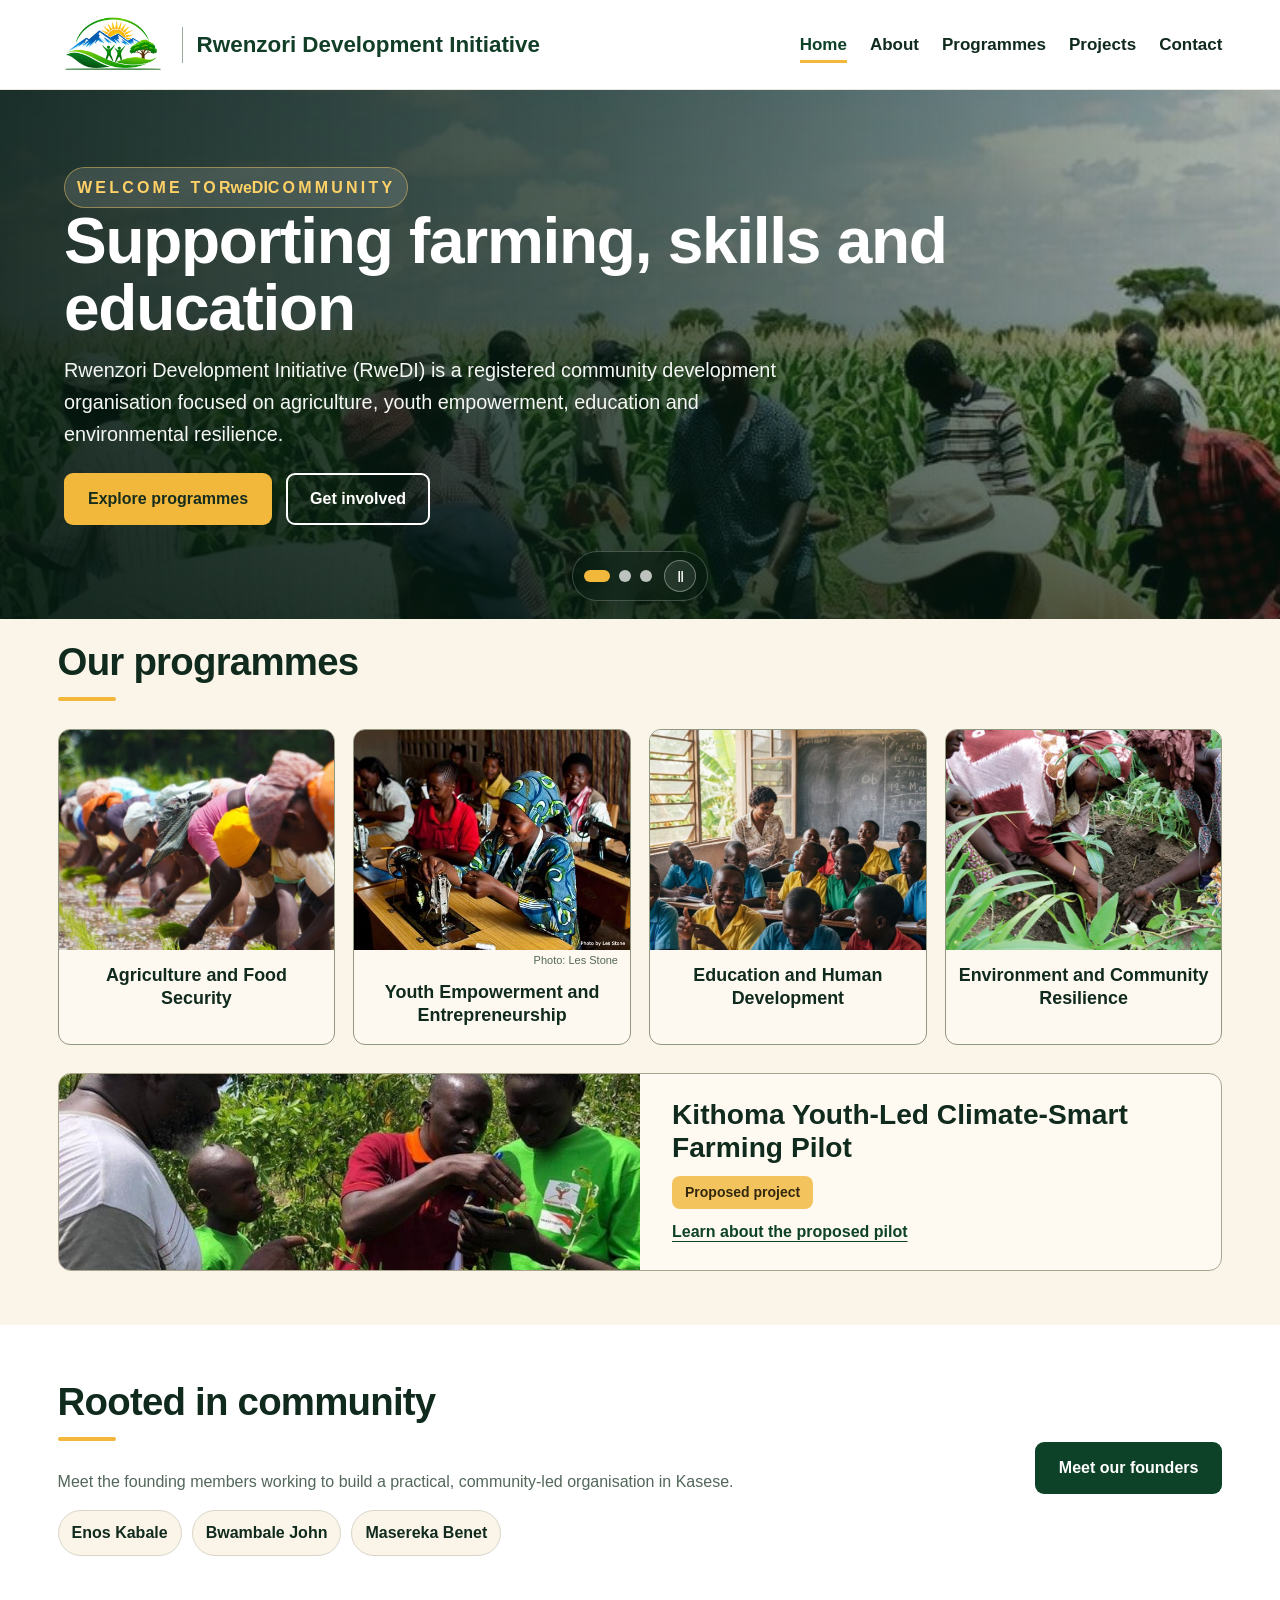
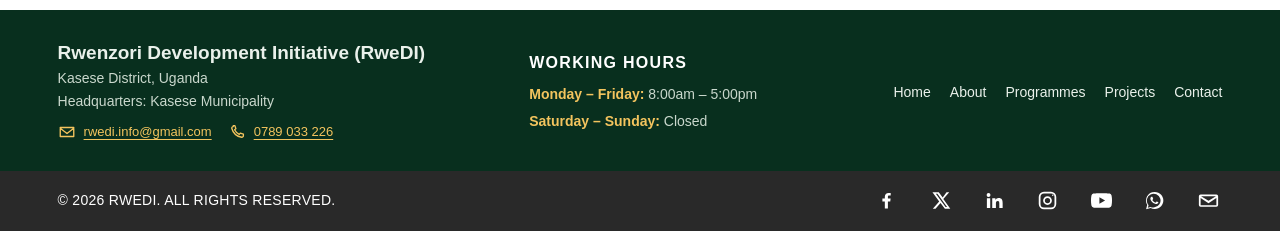
==== commit 4613d273: "Use original Masereka Benet portrait" ====
--- a/index.html
+++ b/index.html
@@ -19,7 +19,7 @@
       <div class="hero-slide hero-slide-agriculture"><img src="assets/programme-agriculture.jpeg" alt="" loading="lazy" decoding="async"></div>
     </div>
     <div class="hero-copy">
-      <p class="eyebrow">WELCOME TO RWeDI COMMUNITY</p>
+      <p class="eyebrow">WELCOME TO <span class="brand-acronym">RweDI</span> COMMUNITY</p>
       <h1 id="home-title">Supporting farming, skills and education</h1>
       <p>Rwenzori Development Initiative (RweDI) is a registered community development organisation focused on agriculture, youth empowerment, education and environmental resilience.</p>
       <div class="hero-actions"><a class="button button-gold" href="programmes.html">Explore programmes</a><a class="button button-outline" href="contact.html#get-involved">Get involved</a></div>
--- a/styles.css
+++ b/styles.css
@@ -23,7 +23,8 @@
 @media(max-width:900px){.site-header{padding-right:100px}.brand{flex:0 1 auto;margin-right:0}.brand-name{white-space:normal;max-width:185px}.menu-toggle{display:inline-flex;position:absolute;right:14px;top:50%;flex:0 0 auto;transform:translateY(-50%)}}
 @media(max-width:390px){.brand-name{white-space:normal;max-width:150px}}
 @media(min-width:901px) and (max-width:1050px){.brand-name{white-space:nowrap;max-width:320px;font-size:19px}}
-.founder-card-masereka .founder-portrait{background:#fff}
+.founder-card-masereka .founder-portrait{background:linear-gradient(145deg,#dce8dc,#f4ead8)}.founder-card-masereka .founder-portrait img{object-position:center 18%}
+.hero .eyebrow .brand-acronym{text-transform:none;letter-spacing:normal}
 
 .hero{min-height:clamp(410px,50vh,500px)}
 .hero-copy{padding:clamp(34px,4vw,56px) clamp(28px,4vw,64px)}
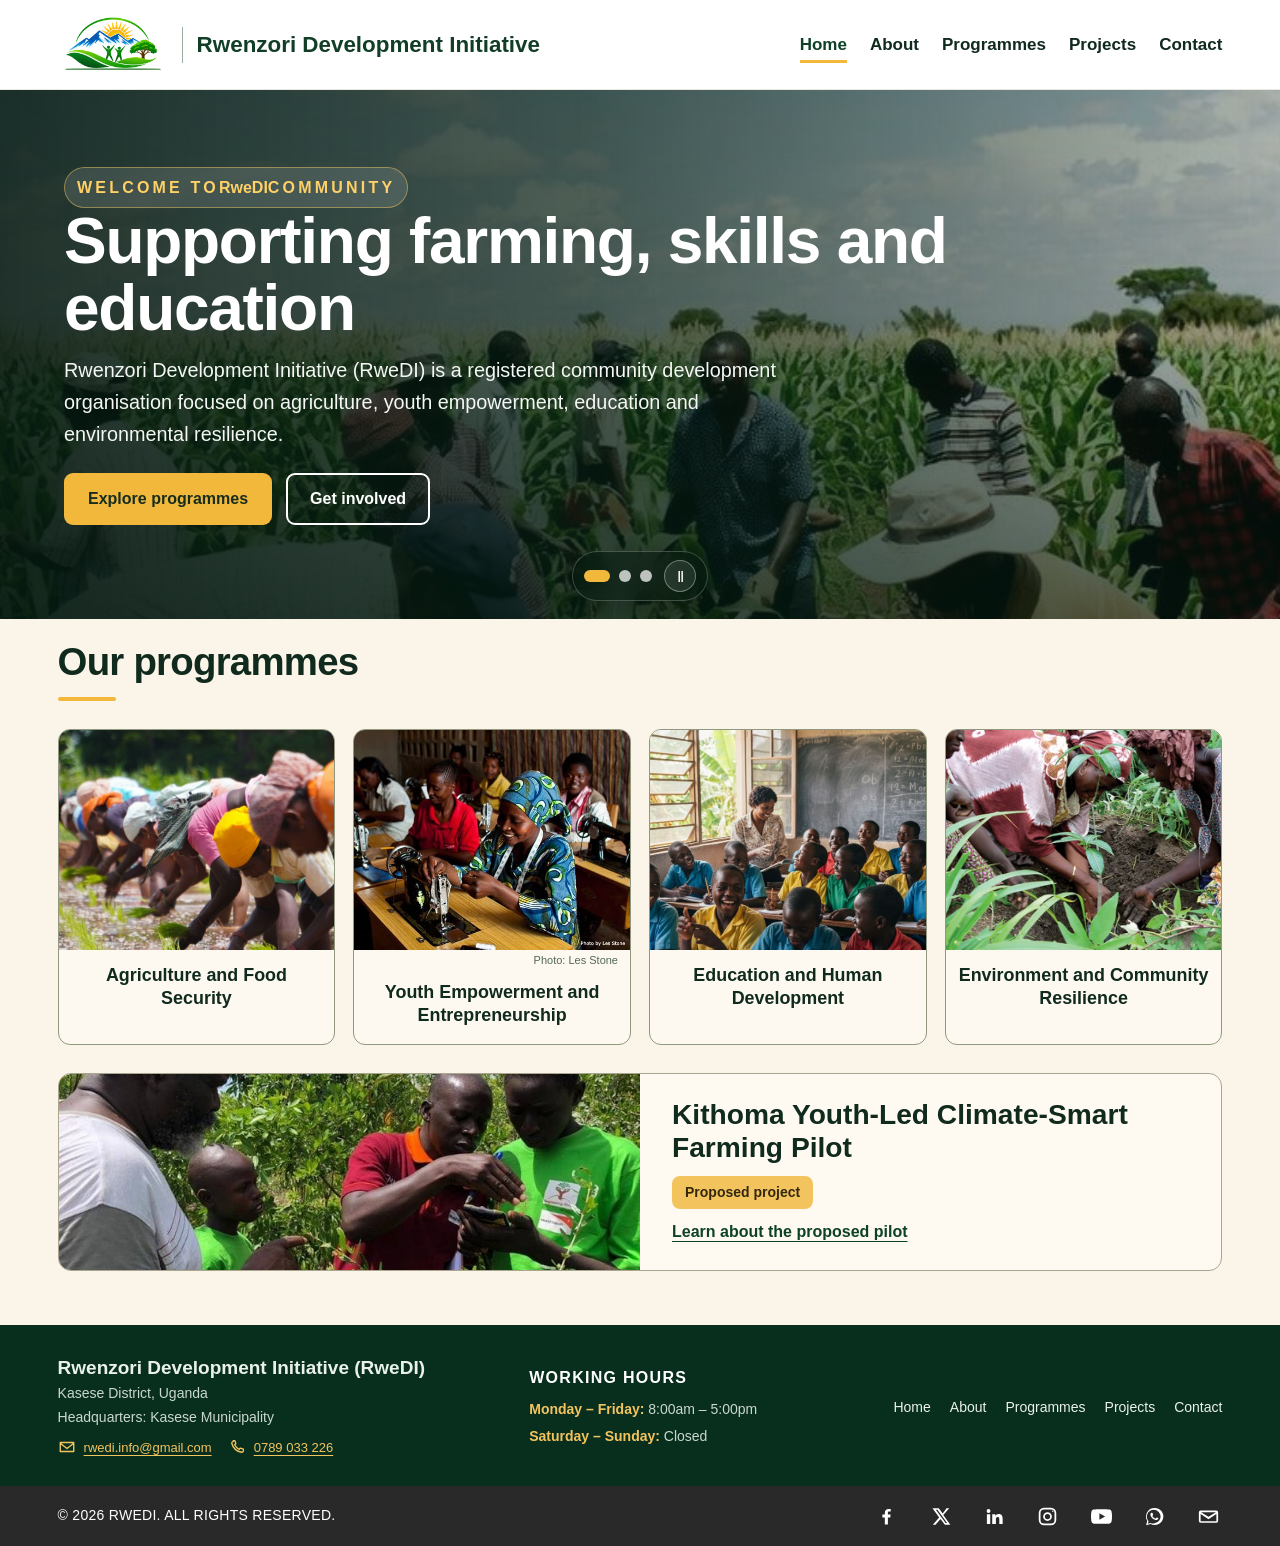
==== commit 1c4d5247: "Remove homepage founders preview" ====
--- a/index.html
+++ b/index.html
@@ -40,7 +40,6 @@
     </div>
     <article class="feature-project"><div class="feature-project-image"><img src="assets/kithoma-youth-led-climate-smart-farming.jpeg" alt="Community members examining a young seedling outdoors" loading="lazy"></div><div class="feature-project-copy"><h3>Kithoma Youth-Led Climate-Smart Farming Pilot</h3><span class="status-label">Proposed project</span><a href="projects.html">Learn about the proposed pilot</a></div></article>
   </div></section>
-  <section class="section founders-preview"><div class="section-inner"><div class="founder-strip"><div><h2 class="section-heading">Rooted in community</h2><p>Meet the founding members working to build a practical, community-led organisation in Kasese.</p><div class="founder-names"><span>Enos Kabale</span><span>Bwambale John</span><span>Masereka Benet</span></div></div><a class="button button-green" href="about.html#founders">Meet our founders</a></div></div></section>
 </main>
 <footer class="site-footer"><div class="footer-inner"><div class="footer-org"><p class="footer-name">Rwenzori Development Initiative (RweDI)</p><p class="footer-location">Kasese District, Uganda</p><p class="footer-location">Proposed headquarters: Kasese Municipality</p><div class="footer-contact"><a href="mailto:rwedi.info@gmail.com" aria-label="Email RweDI at rwedi.info@gmail.com"><svg class="contact-icon" viewBox="0 0 24 24" aria-hidden="true"><path d="M3 6h18v12H3zM3 7l9 7 9-7"/></svg>rwedi.info@gmail.com</a><a href="tel:+256789033226" aria-label="Call RweDI at 0789 033 226"><svg class="contact-icon" viewBox="0 0 24 24" aria-hidden="true"><path d="M7 3.5h2.2l1.3 4.1-1.7 1.4a14 14 0 0 0 6.2 6.2l1.4-1.7 4.1 1.3V17a2 2 0 0 1-2.2 2A16.5 16.5 0 0 1 5 7a2 2 0 0 1 2-2.2Z"/></svg>0789 033 226</a></div></div><div class="footer-hours" aria-label="Working hours"><h2 class="footer-hours-title">Working hours</h2><p><strong>Monday – Friday:</strong> 8:00am – 5:00pm</p><p><strong>Saturday – Sunday:</strong> Closed</p></div><nav class="footer-nav" aria-label="Footer navigation"><a href="index.html">Home</a><a href="about.html">About</a><a href="programmes.html">Programmes</a><a href="projects.html">Projects</a><a href="contact.html">Contact</a></nav><div class="social-links" aria-label="Contact and social links"><a href="https://www.linkedin.com/search/results/companies/?keywords=Rwenzori%20Development%20Initiative" target="_blank" rel="noopener noreferrer" aria-label="Find RweDI on LinkedIn" title="LinkedIn search for RweDI"><svg viewBox="0 0 24 24" aria-hidden="true"><path d="M5.2 3.5a2.2 2.2 0 1 1 0 4.4 2.2 2.2 0 0 1 0-4.4ZM3.3 9.5h3.8v11H3.3Zm6.1 0H13v1.5h.1a4 4 0 0 1 3.6-1.9c3.9 0 4.6 2.5 4.6 5.7v5.7h-3.8v-5c0-1.2 0-2.8-1.8-2.8s-2.1 1.3-2.1 2.7v5.1H9.4Z"/></svg></a><a href="https://wa.me/256789033226" target="_blank" rel="noopener noreferrer" aria-label="Message RweDI on WhatsApp" title="WhatsApp"><svg viewBox="0 0 24 24" aria-hidden="true"><path d="M12 2.2a9.7 9.7 0 0 0-8.3 14.7L2.4 22l5.2-1.4A9.8 9.8 0 1 0 12 2.2Zm0 17.6a7.8 7.8 0 0 1-4-.1l-.5-.2-3.1.8.8-3-.3-.5A7.8 7.8 0 1 1 12 19.8Zm4.3-5.8c-.2-.1-1.4-.7-1.6-.8-.2-.1-.4-.1-.5.1-.2.2-.6.8-.8 1-.1.2-.3.2-.5.1-.2-.1-1-.4-1.9-1.2-.7-.6-1.2-1.4-1.3-1.6-.1-.2 0-.3.1-.5l.4-.4.2-.4c.1-.2 0-.3 0-.5l-.7-1.7c-.2-.4-.4-.4-.5-.4h-.5c-.2 0-.4.1-.6.3s-.8.8-.8 1.9.8 2.1.9 2.3c.1.2 1.6 2.4 3.8 3.3 1.4.6 1.9.6 2.6.5.4-.1 1.4-.6 1.6-1.1.2-.5.2-1 .1-1.1 0-.1-.2-.2-.4-.3Z"/></svg></a><a href="mailto:rwedi.info@gmail.com" aria-label="Email RweDI at rwedi.info@gmail.com" title="Email RweDI"><svg viewBox="0 0 24 24" aria-hidden="true"><path d="M3 5h18a2 2 0 0 1 2 2v10a2 2 0 0 1-2 2H3a2 2 0 0 1-2-2V7a2 2 0 0 1 2-2Zm9 7.2L20.5 7h-17Zm-9 5.3h18V9l-9 6.2L3 9Z"/></svg></a></div></div><p class="footer-small">Working alongside local communities for resilient livelihoods and opportunity. Contact RweDI at rwedi.info@gmail.com.</p></footer>
 </body></html>
--- a/styles.css
+++ b/styles.css
@@ -23,7 +23,7 @@
 @media(max-width:900px){.site-header{padding-right:100px}.brand{flex:0 1 auto;margin-right:0}.brand-name{white-space:normal;max-width:185px}.menu-toggle{display:inline-flex;position:absolute;right:14px;top:50%;flex:0 0 auto;transform:translateY(-50%)}}
 @media(max-width:390px){.brand-name{white-space:normal;max-width:150px}}
 @media(min-width:901px) and (max-width:1050px){.brand-name{white-space:nowrap;max-width:320px;font-size:19px}}
-.founder-card-masereka .founder-portrait{background:linear-gradient(145deg,#dce8dc,#f4ead8)}.founder-card-masereka .founder-portrait img{object-position:center 18%}
+.founder-card-masereka .founder-portrait{background:#fff}.founder-card-masereka .founder-portrait img{object-position:center 18%}
 .hero .eyebrow .brand-acronym{text-transform:none;letter-spacing:normal}
 
 .hero{min-height:clamp(410px,50vh,500px)}
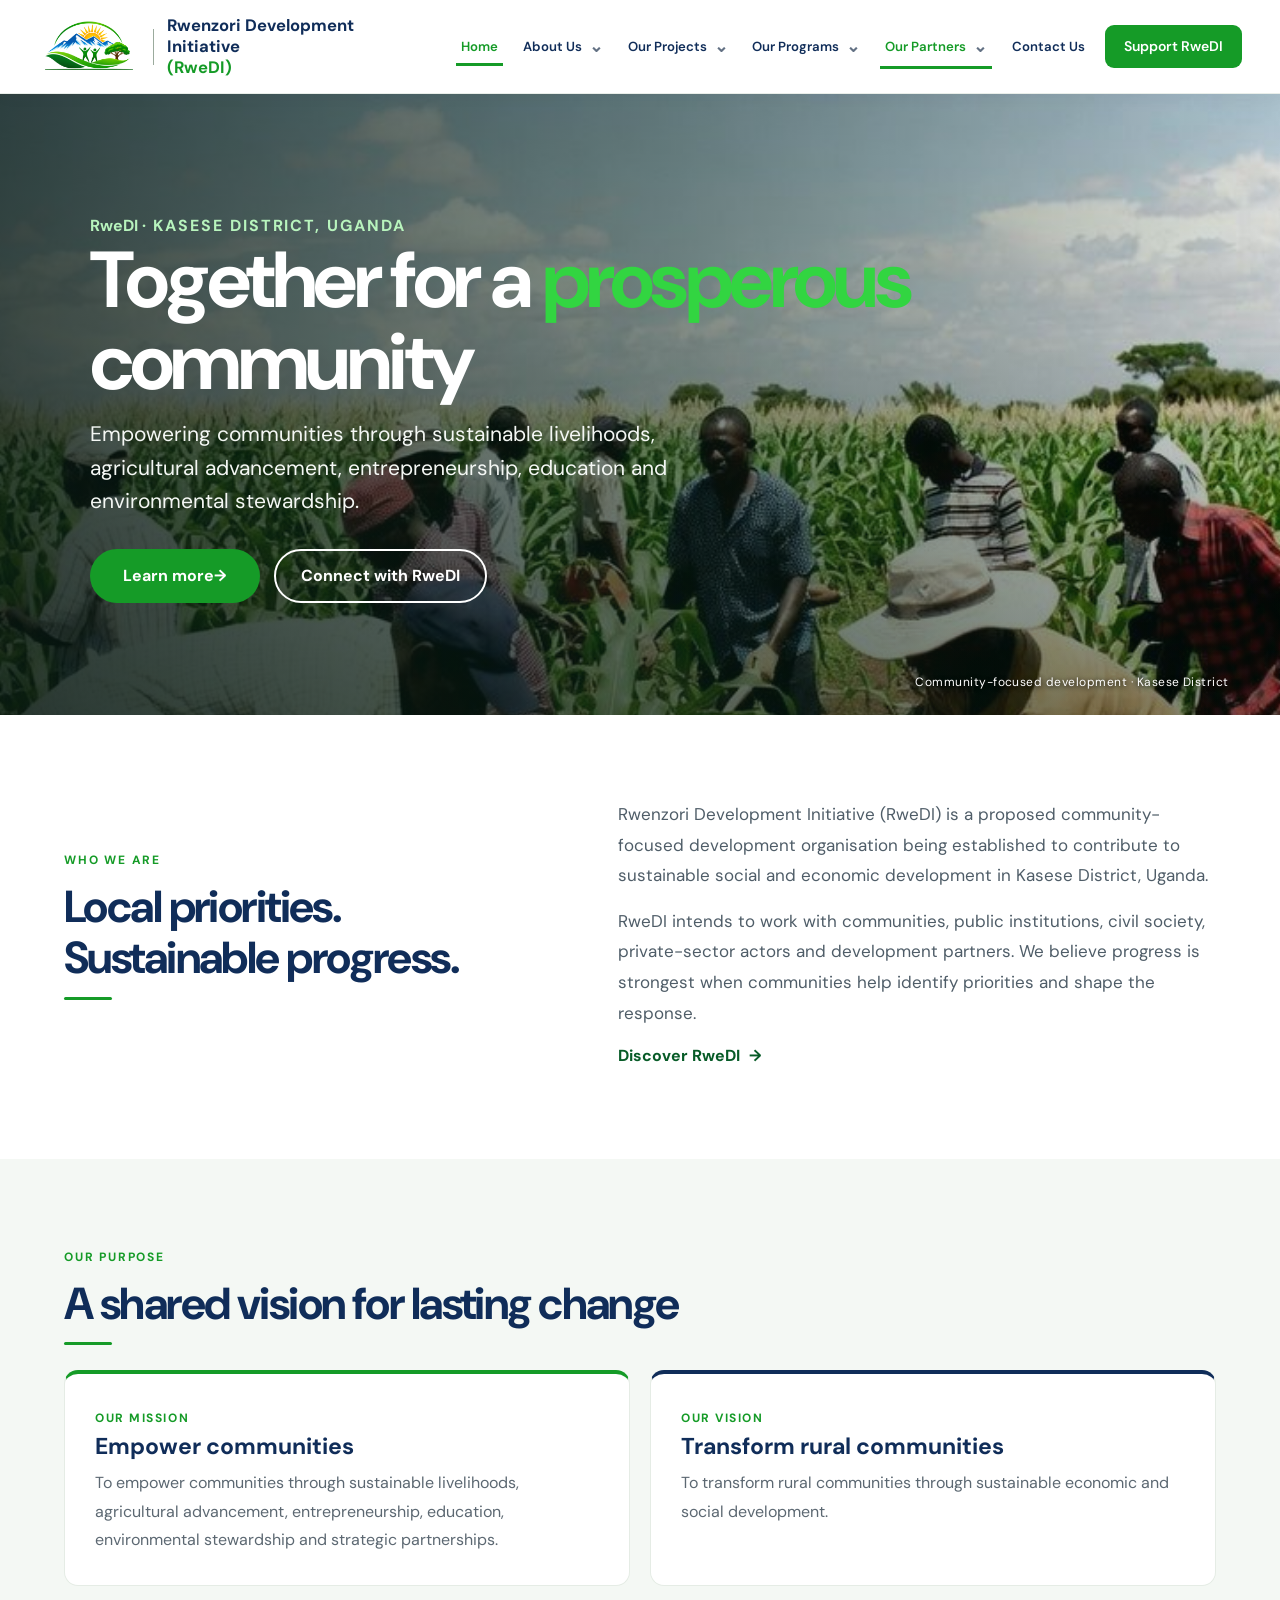
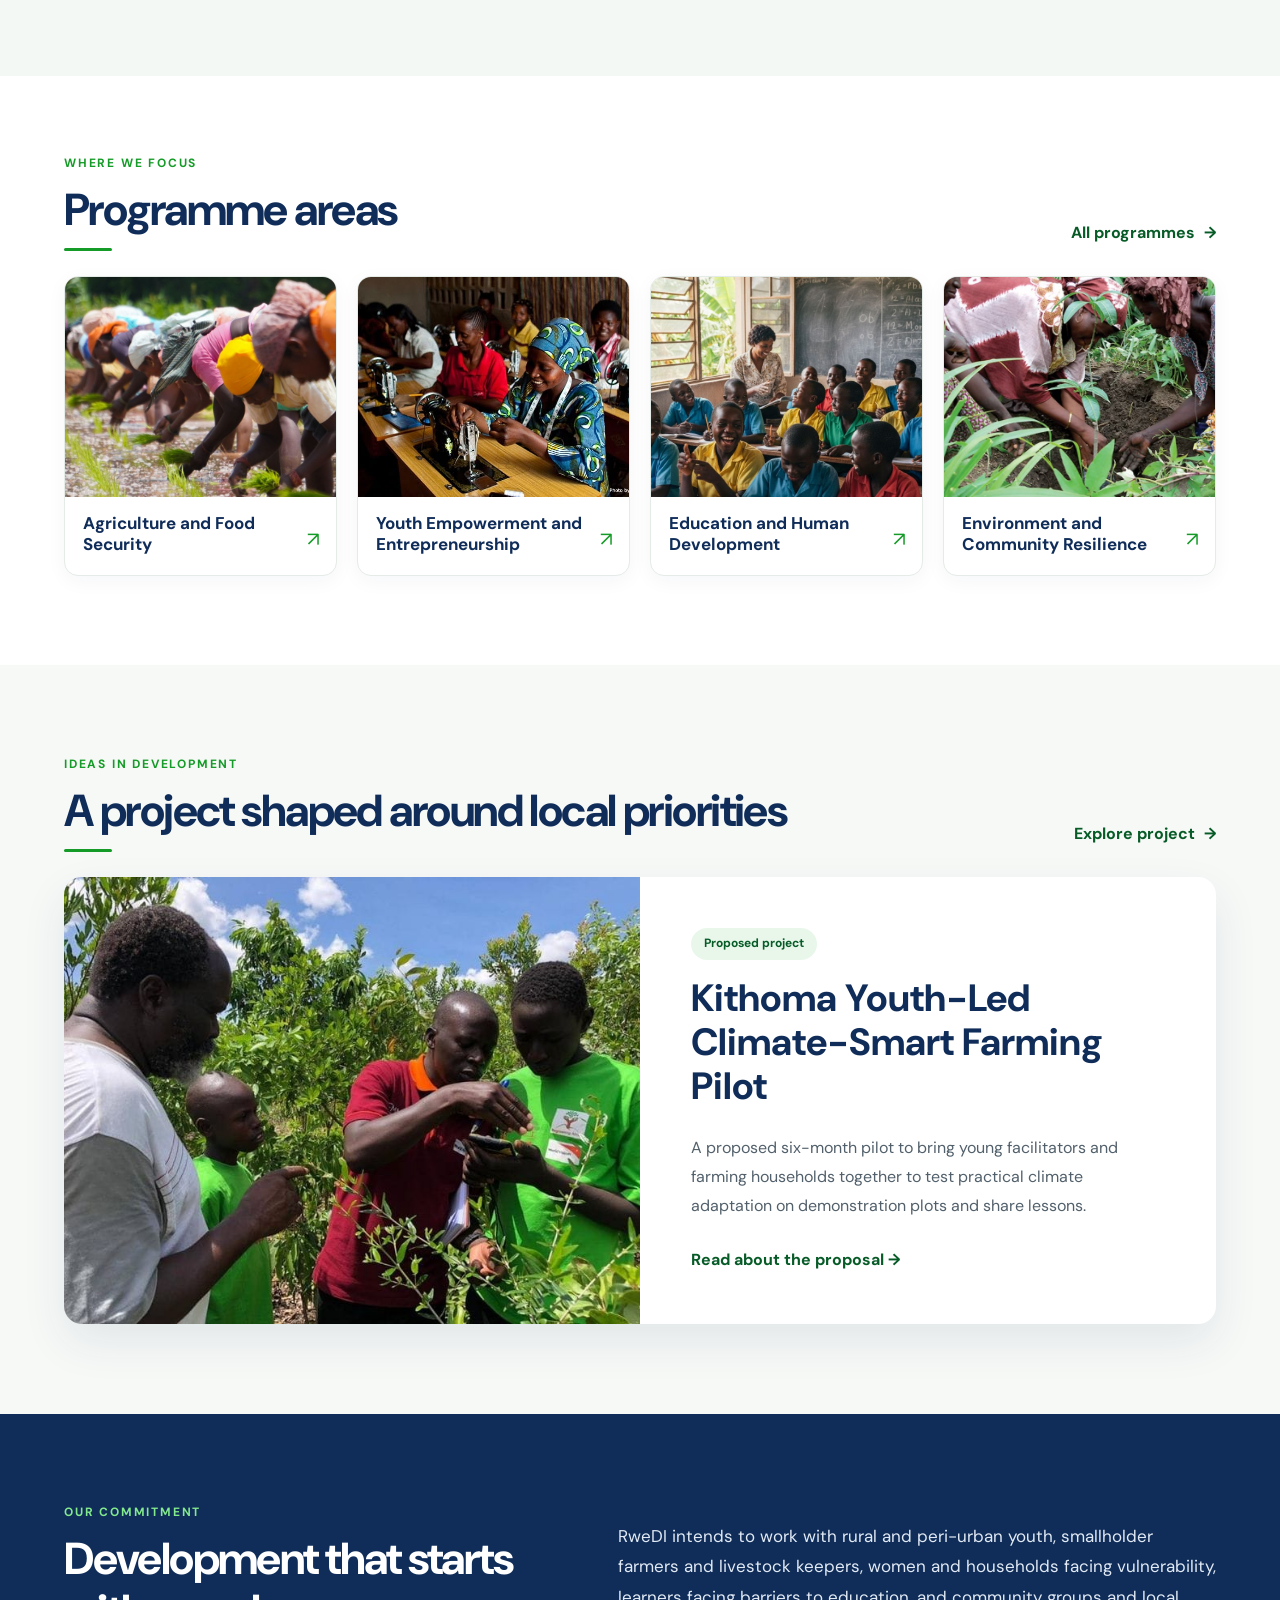
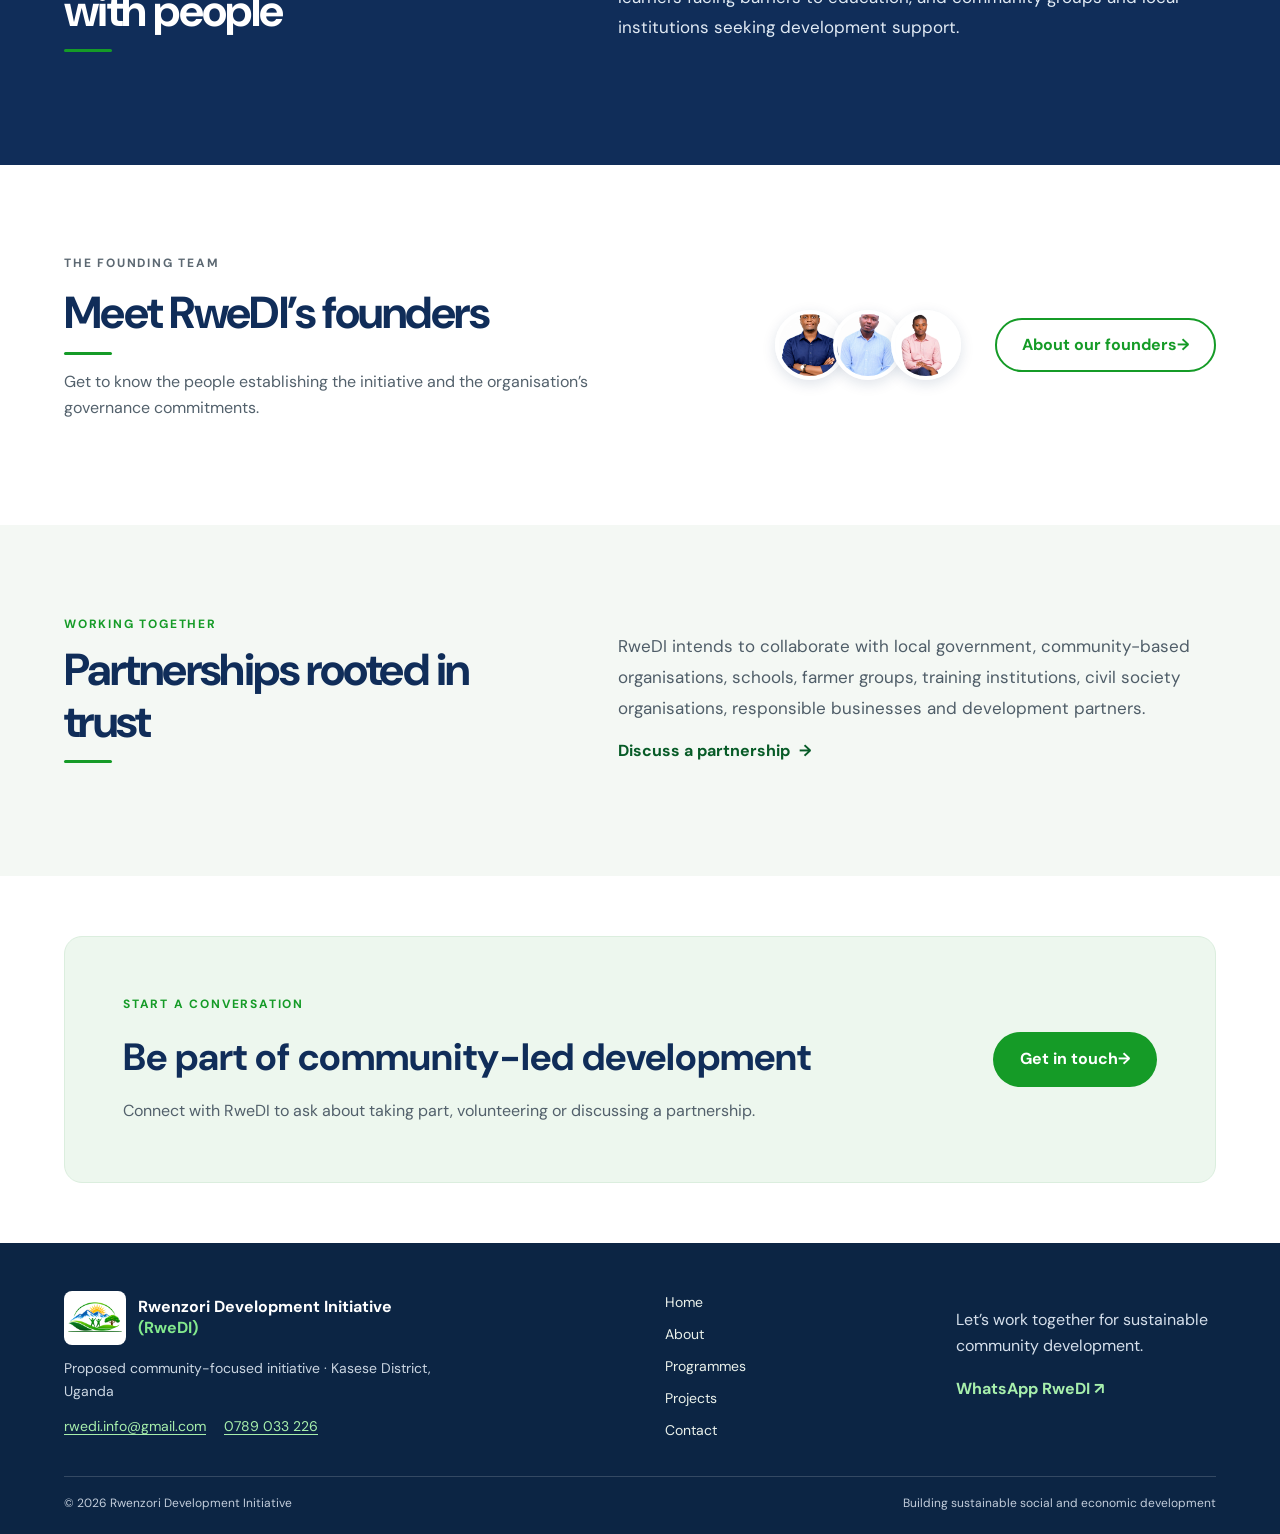
==== commit b6f0319a: "Redesign RweDI website" ====
--- a/index.html
+++ b/index.html
@@ -3,43 +3,47 @@
 <head>
   <meta charset="utf-8"><meta name="viewport" content="width=device-width, initial-scale=1">
   <title>Rwenzori Development Initiative | Kasese, Uganda</title>
-  <meta name="description" content="Rwenzori Development Initiative (RweDI) is a registered community development organisation focused on agriculture, youth empowerment, education and environmental resilience.">
+  <meta name="description" content="Rwenzori Development Initiative (RweDI) is a community-focused initiative being established in Kasese District, Uganda, with a vision for sustainable social and economic development.">
+  <meta name="theme-color" content="#ffffff">
   <link rel="icon" href="assets/rwedi-logo.png" type="image/png"><link rel="stylesheet" href="styles.css"><script src="script.js" defer></script>
 </head>
 <body><a class="skip-link" href="#main">Skip to content</a>
-<header class="site-header"><a class="brand" href="index.html" aria-label="Rwenzori Development Initiative home"><img class="brand-logo" src="assets/rwedi-logo.png" alt="" aria-hidden="true"><span class="brand-divider" aria-hidden="true"></span><span class="brand-name">Rwenzori Development Initiative</span></a>
+<header class="site-header"><a class="brand" href="index.html" aria-label="Rwenzori Development Initiative home"><img class="brand-logo" src="assets/rwedi-logo.png" alt="Rwenzori Development Initiative logo"><span class="brand-divider" aria-hidden="true"></span><span class="brand-name">Rwenzori Development Initiative <span>(RweDI)</span></span></a>
   <button class="menu-toggle" type="button" aria-expanded="false" aria-controls="primary-navigation"><span class="menu-icon" aria-hidden="true">☰</span><span>Menu</span></button>
-  <nav class="site-nav" id="primary-navigation" aria-label="Main navigation"><a href="index.html" aria-current="page">Home</a><a href="about.html">About</a><a href="programmes.html">Programmes</a><a href="projects.html">Projects</a><a href="contact.html">Contact</a></nav>
+  <nav class="site-nav" id="primary-navigation" aria-label="Main navigation"></nav>
 </header>
 <main id="main">
   <section class="hero" aria-labelledby="home-title">
-    <div class="hero-slideshow" aria-hidden="true">
-      <div class="hero-slide hero-slide-farmers is-active"><img src="assets/kasese-farmers-planting.png" alt="" fetchpriority="high" decoding="async"></div>
-      <div class="hero-slide hero-slide-education"><img src="assets/programme-education.jpeg" alt="" loading="lazy" decoding="async"></div>
-      <div class="hero-slide hero-slide-agriculture"><img src="assets/programme-agriculture.jpeg" alt="" loading="lazy" decoding="async"></div>
+    <div class="hero-slideshow" aria-hidden="true"><div class="hero-slide hero-slide-farmers is-active"><img src="assets/kasese-farmers-planting.png" alt="" fetchpriority="high" decoding="async"></div></div>
+    <div class="hero-copy">
+      <p class="eyebrow"><span class="brand-acronym">RweDI</span> · Kasese District, Uganda</p>
+      <h1 id="home-title">Together for a <span class="highlight">prosperous</span> community</h1>
+      <p>Empowering communities through sustainable livelihoods, agricultural advancement, entrepreneurship, education and environmental stewardship.</p>
+      <div class="hero-actions"><a class="button button-green" href="about.html">Learn more <span aria-hidden="true">→</span></a><a class="button button-outline" href="contact.html#get-involved">Connect with RweDI</a></div>
     </div>
-    <div class="hero-copy">
-      <p class="eyebrow">WELCOME TO <span class="brand-acronym">RweDI</span> COMMUNITY</p>
-      <h1 id="home-title">Supporting farming, skills and education</h1>
-      <p>Rwenzori Development Initiative (RweDI) is a registered community development organisation focused on agriculture, youth empowerment, education and environmental resilience.</p>
-      <div class="hero-actions"><a class="button button-gold" href="programmes.html">Explore programmes</a><a class="button button-outline" href="contact.html#get-involved">Get involved</a></div>
-    </div>
-    <div class="hero-controls" role="group" aria-label="Homepage background photos">
-      <button class="hero-slide-dot is-active" type="button" aria-label="Show farmers planting photo" aria-pressed="true"></button>
-      <button class="hero-slide-dot" type="button" aria-label="Show education photo" aria-pressed="false"></button>
-      <button class="hero-slide-dot" type="button" aria-label="Show agriculture photo" aria-pressed="false"></button>
-      <button class="hero-slide-toggle" type="button" aria-label="Pause background slideshow" aria-pressed="false"><span class="hero-toggle-icon" aria-hidden="true">Ⅱ</span></button>
-    </div>
+    <div class="hero-caption">Community-focused development · Kasese District</div>
   </section>
-  <section class="section programmes-section" aria-labelledby="programmes-title"><div class="section-inner"><h2 class="section-heading" id="programmes-title">Our programmes</h2>
-    <div class="programme-grid">
-      <a class="programme-card" href="programmes.html#agriculture"><img class="programme-image programme-image-agriculture" src="assets/programme-agriculture.jpeg" alt="" aria-hidden="true" loading="lazy"><h3>Agriculture and Food Security</h3></a>
-      <a class="programme-card" href="programmes.html#youth"><img class="programme-image programme-image-youth" src="assets/programme-youth.jpeg" alt="" aria-hidden="true" loading="lazy"><small class="programme-photo-credit">Photo: Les Stone</small><h3>Youth Empowerment and Entrepreneurship</h3></a>
-      <a class="programme-card" href="programmes.html#education"><img class="programme-image programme-image-education" src="assets/programme-education.jpeg" alt="" aria-hidden="true" loading="lazy"><h3>Education and Human Development</h3></a>
-      <a class="programme-card" href="programmes.html#environment"><img class="programme-image programme-image-environment" src="assets/programme-environment.jpeg" alt="" aria-hidden="true" loading="lazy"><h3>Environment and Community Resilience</h3></a>
-    </div>
-    <article class="feature-project"><div class="feature-project-image"><img src="assets/kithoma-youth-led-climate-smart-farming.jpeg" alt="Community members examining a young seedling outdoors" loading="lazy"></div><div class="feature-project-copy"><h3>Kithoma Youth-Led Climate-Smart Farming Pilot</h3><span class="status-label">Proposed project</span><a href="projects.html">Learn about the proposed pilot</a></div></article>
-  </div></section>
+
+  <section class="section intro-section" id="overview" aria-labelledby="intro-title"><div class="section-inner intro-layout"><div><p class="eyebrow">Who we are</p><h2 class="section-heading" id="intro-title">Local priorities. Sustainable progress.</h2></div><div class="intro-copy"><p>Rwenzori Development Initiative (RweDI) is a proposed community-focused development organisation being established to contribute to sustainable social and economic development in Kasese District, Uganda.</p><p>RweDI intends to work with communities, public institutions, civil society, private-sector actors and development partners. We believe progress is strongest when communities help identify priorities and shape the response.</p><a class="text-link" href="about.html">Discover RweDI <span aria-hidden="true">→</span></a></div></div></section>
+
+  <section class="section mission-section" id="mission-vision" aria-labelledby="mission-title"><div class="section-inner"><p class="eyebrow">Our purpose</p><h2 class="section-heading" id="mission-title">A shared vision for lasting change</h2><div class="mission-grid"><article class="info-panel mission-panel"><span class="panel-kicker">Our mission</span><h3>Empower communities</h3><p>To empower communities through sustainable livelihoods, agricultural advancement, entrepreneurship, education, environmental stewardship and strategic partnerships.</p></article><article class="info-panel vision-panel"><span class="panel-kicker">Our vision</span><h3>Transform rural communities</h3><p>To transform rural communities through sustainable economic and social development.</p></article></div></div></section>
+
+  <section class="section programmes-section" id="programmes" aria-labelledby="programmes-title"><div class="section-inner"><div class="section-heading-row"><div><p class="eyebrow">Where we focus</p><h2 class="section-heading" id="programmes-title">Programme areas</h2></div><a class="text-link" href="programmes.html">All programmes <span aria-hidden="true">→</span></a></div><div class="programme-grid">
+    <a class="programme-card" href="programmes.html#agriculture"><img class="programme-image" src="assets/programme-agriculture.jpeg" alt="Agriculture programme photograph" loading="lazy"><h3>Agriculture and Food Security</h3><span class="card-arrow" aria-hidden="true">↗</span></a>
+    <a class="programme-card" href="programmes.html#youth"><img class="programme-image" src="assets/programme-youth.jpeg" alt="Young people participating in skills training" loading="lazy"><h3>Youth Empowerment and Entrepreneurship</h3><span class="card-arrow" aria-hidden="true">↗</span></a>
+    <a class="programme-card" href="programmes.html#education"><img class="programme-image" src="assets/programme-education.jpeg" alt="Learners in a classroom" loading="lazy"><h3>Education and Human Development</h3><span class="card-arrow" aria-hidden="true">↗</span></a>
+    <a class="programme-card" href="programmes.html#environment"><img class="programme-image" src="assets/programme-environment.jpeg" alt="Community members working in a planted field" loading="lazy"><h3>Environment and Community Resilience</h3><span class="card-arrow" aria-hidden="true">↗</span></a>
+  </div></div></section>
+
+  <section class="section project-section" id="projects" aria-labelledby="projects-title"><div class="section-inner"><div class="section-heading-row"><div><p class="eyebrow">Ideas in development</p><h2 class="section-heading" id="projects-title">A project shaped around local priorities</h2></div><a class="text-link" href="projects.html">Explore project <span aria-hidden="true">→</span></a></div><article class="feature-project"><div class="feature-project-image"><img src="assets/kithoma-youth-led-climate-smart-farming.jpeg" alt="Community members examining a young seedling outdoors" loading="lazy"></div><div class="feature-project-copy"><span class="status-label">Proposed project</span><h3>Kithoma Youth-Led Climate-Smart Farming Pilot</h3><p>A proposed six-month pilot to bring young facilitators and farming households together to test practical climate adaptation on demonstration plots and share lessons.</p><a href="projects.html">Read about the proposal <span aria-hidden="true">→</span></a></div></article></div></section>
+
+  <section class="section focus-section" aria-labelledby="focus-title"><div class="section-inner focus-layout"><div><p class="eyebrow">Our commitment</p><h2 class="section-heading" id="focus-title">Development that starts with people</h2></div><p>RweDI intends to work with rural and peri-urban youth, smallholder farmers and livestock keepers, women and households facing vulnerability, learners facing barriers to education, and community groups and local institutions seeking development support.</p></div></section>
+
+  <section class="section founders-preview" id="founders"><div class="section-inner founder-strip"><div><p class="eyebrow">The founding team</p><h2 class="section-heading">Meet RweDI’s founders</h2><p>Get to know the people establishing the initiative and the organisation’s governance commitments.</p></div><div class="founder-miniatures" aria-hidden="true"><img src="enos%20jpeg%20.jpeg" alt=""><img src="assets/founder-bwambale-john.png" alt=""><img src="assets/founder-masereka-benet-white.png" alt=""></div><a class="button button-light" href="about.html#founders">About our founders <span aria-hidden="true">→</span></a></div></section>
+
+  <section class="section partners-section" id="partners"><div class="section-inner partners-layout"><div><p class="eyebrow">Working together</p><h2 class="section-heading">Partnerships rooted in trust</h2></div><div><p>RweDI intends to collaborate with local government, community-based organisations, schools, farmer groups, training institutions, civil society organisations, responsible businesses and development partners.</p><a class="text-link" href="contact.html#partner">Discuss a partnership <span aria-hidden="true">→</span></a></div></div></section>
+
+  <section class="section support-section"><div class="section-inner support-card"><div><p class="eyebrow">Start a conversation</p><h2>Be part of community-led development</h2><p>Connect with RweDI to ask about taking part, volunteering or discussing a partnership.</p></div><a class="button button-green" href="contact.html#get-involved">Get in touch <span aria-hidden="true">→</span></a></div></section>
 </main>
-<footer class="site-footer"><div class="footer-inner"><div class="footer-org"><p class="footer-name">Rwenzori Development Initiative (RweDI)</p><p class="footer-location">Kasese District, Uganda</p><p class="footer-location">Proposed headquarters: Kasese Municipality</p><div class="footer-contact"><a href="mailto:rwedi.info@gmail.com" aria-label="Email RweDI at rwedi.info@gmail.com"><svg class="contact-icon" viewBox="0 0 24 24" aria-hidden="true"><path d="M3 6h18v12H3zM3 7l9 7 9-7"/></svg>rwedi.info@gmail.com</a><a href="tel:+256789033226" aria-label="Call RweDI at 0789 033 226"><svg class="contact-icon" viewBox="0 0 24 24" aria-hidden="true"><path d="M7 3.5h2.2l1.3 4.1-1.7 1.4a14 14 0 0 0 6.2 6.2l1.4-1.7 4.1 1.3V17a2 2 0 0 1-2.2 2A16.5 16.5 0 0 1 5 7a2 2 0 0 1 2-2.2Z"/></svg>0789 033 226</a></div></div><div class="footer-hours" aria-label="Working hours"><h2 class="footer-hours-title">Working hours</h2><p><strong>Monday – Friday:</strong> 8:00am – 5:00pm</p><p><strong>Saturday – Sunday:</strong> Closed</p></div><nav class="footer-nav" aria-label="Footer navigation"><a href="index.html">Home</a><a href="about.html">About</a><a href="programmes.html">Programmes</a><a href="projects.html">Projects</a><a href="contact.html">Contact</a></nav><div class="social-links" aria-label="Contact and social links"><a href="https://www.linkedin.com/search/results/companies/?keywords=Rwenzori%20Development%20Initiative" target="_blank" rel="noopener noreferrer" aria-label="Find RweDI on LinkedIn" title="LinkedIn search for RweDI"><svg viewBox="0 0 24 24" aria-hidden="true"><path d="M5.2 3.5a2.2 2.2 0 1 1 0 4.4 2.2 2.2 0 0 1 0-4.4ZM3.3 9.5h3.8v11H3.3Zm6.1 0H13v1.5h.1a4 4 0 0 1 3.6-1.9c3.9 0 4.6 2.5 4.6 5.7v5.7h-3.8v-5c0-1.2 0-2.8-1.8-2.8s-2.1 1.3-2.1 2.7v5.1H9.4Z"/></svg></a><a href="https://wa.me/256789033226" target="_blank" rel="noopener noreferrer" aria-label="Message RweDI on WhatsApp" title="WhatsApp"><svg viewBox="0 0 24 24" aria-hidden="true"><path d="M12 2.2a9.7 9.7 0 0 0-8.3 14.7L2.4 22l5.2-1.4A9.8 9.8 0 1 0 12 2.2Zm0 17.6a7.8 7.8 0 0 1-4-.1l-.5-.2-3.1.8.8-3-.3-.5A7.8 7.8 0 1 1 12 19.8Zm4.3-5.8c-.2-.1-1.4-.7-1.6-.8-.2-.1-.4-.1-.5.1-.2.2-.6.8-.8 1-.1.2-.3.2-.5.1-.2-.1-1-.4-1.9-1.2-.7-.6-1.2-1.4-1.3-1.6-.1-.2 0-.3.1-.5l.4-.4.2-.4c.1-.2 0-.3 0-.5l-.7-1.7c-.2-.4-.4-.4-.5-.4h-.5c-.2 0-.4.1-.6.3s-.8.8-.8 1.9.8 2.1.9 2.3c.1.2 1.6 2.4 3.8 3.3 1.4.6 1.9.6 2.6.5.4-.1 1.4-.6 1.6-1.1.2-.5.2-1 .1-1.1 0-.1-.2-.2-.4-.3Z"/></svg></a><a href="mailto:rwedi.info@gmail.com" aria-label="Email RweDI at rwedi.info@gmail.com" title="Email RweDI"><svg viewBox="0 0 24 24" aria-hidden="true"><path d="M3 5h18a2 2 0 0 1 2 2v10a2 2 0 0 1-2 2H3a2 2 0 0 1-2-2V7a2 2 0 0 1 2-2Zm9 7.2L20.5 7h-17Zm-9 5.3h18V9l-9 6.2L3 9Z"/></svg></a></div></div><p class="footer-small">Working alongside local communities for resilient livelihoods and opportunity. Contact RweDI at rwedi.info@gmail.com.</p></footer>
+<footer class="site-footer"><div class="footer-inner"><div class="footer-org"><a class="footer-brand" href="index.html"><img src="assets/rwedi-logo.png" alt="RweDI logo"><span>Rwenzori Development Initiative <b>(RweDI)</b></span></a><p class="footer-location">Proposed community-focused initiative · Kasese District, Uganda</p><div class="footer-contact"><a href="mailto:rwedi.info@gmail.com">rwedi.info@gmail.com</a><a href="tel:+256789033226">0789 033 226</a></div></div><nav class="footer-nav" aria-label="Footer navigation"><a href="index.html">Home</a><a href="about.html">About</a><a href="programmes.html">Programmes</a><a href="projects.html">Projects</a><a href="contact.html">Contact</a></nav><div class="footer-connect"><p>Let’s work together for sustainable community development.</p><a href="https://wa.me/256789033226" target="_blank" rel="noopener noreferrer">WhatsApp RweDI ↗</a></div></div><div class="footer-bottom"><span>© <span data-current-year>2026</span> Rwenzori Development Initiative</span><span>Building sustainable social and economic development</span></div></footer>
 </body></html>
--- a/styles.css
+++ b/styles.css
@@ -1,4 +1,5 @@
-:root{--green:#0d4228;--green-2:#176138;--gold:#f1b83b;--cream:#fbf5e9;--ink:#102a1d;--muted:#53675a;--line:#d9d5c8;--white:#fff;--serif:Arial,Helvetica,sans-serif;--sans:Arial,Helvetica,sans-serif;--shadow:0 12px 32px rgba(18,53,34,.09)}
+@import url('https://fonts.googleapis.com/css2?family=DM+Sans:wght@400;500;600;700&family=Playfair+Display:wght@500;600;700&display=swap');
+:root{--green:#0d4228;--green-2:#176138;--gold:#f1b83b;--cream:#fbf5e9;--ink:#102a1d;--muted:#53675a;--line:#d9d5c8;--white:#fff;--serif:'Playfair Display',Georgia,serif;--sans:'DM Sans',Arial,sans-serif;--shadow:0 12px 32px rgba(18,53,34,.09)}
 *{box-sizing:border-box}html{scroll-behavior:smooth;scroll-padding-top:96px}body{margin:0;background:var(--cream);color:var(--ink);font:16px/1.65 var(--sans)}img{max-width:100%;display:block}a{color:inherit}button{font:inherit}.skip-link{position:absolute;left:-9999px;top:8px;background:white;padding:10px;z-index:20}.skip-link:focus{left:8px}.site-header{height:90px;background:#fff;display:flex;align-items:center;padding:0 clamp(20px,4.5vw,72px);gap:28px;border-bottom:1px solid #e8e8e1;position:sticky;top:0;z-index:10}.brand{display:flex;align-items:center;text-decoration:none;gap:14px;min-width:0;margin-right:auto}.brand img{width:95px;height:66px;object-fit:contain}.brand-name{font:700 clamp(16px,1.75vw,24px)/1.2 var(--serif);white-space:nowrap;color:#123e27}.brand-divider{height:36px;width:1px;background:#9bab9d}.site-nav{display:flex;align-items:center;gap:clamp(18px,3vw,44px)}.site-nav a{font:600 17px var(--serif);text-decoration:none;padding:11px 0;position:relative}.site-nav a:not(.nav-cta):after{content:"";height:3px;position:absolute;bottom:3px;left:0;width:0;background:var(--gold);transition:width .2s}.site-nav a:hover:after,.site-nav a[aria-current=page]:after{width:100%}.site-nav a[aria-current=page]{color:var(--green)}.site-nav .nav-cta{background:var(--green);color:#fff;border-radius:10px;padding:11px 20px}.site-nav .nav-cta:hover{background:#195f3a}.menu-toggle{display:none;border:1px solid #cbd5cc;background:white;color:var(--green);border-radius:8px;padding:8px 11px;cursor:pointer}.menu-toggle:focus-visible,a:focus-visible,button:focus-visible{outline:3px solid #bd7e00;outline-offset:3px}
 .hero{display:grid;grid-template-columns:46.5% 53.5%;min-height:440px;background:var(--green);color:white}.hero-copy{padding:clamp(42px,5vw,76px) clamp(28px,5vw,76px);display:flex;flex-direction:column;justify-content:center}.eyebrow{font-size:14px;text-transform:uppercase;letter-spacing:.2em;font-weight:700;color:#dba92f;margin:0 0 14px}.hero .eyebrow{color:#f2c151}.hero h1{font:700 clamp(36px,4vw,57px)/1.1 var(--serif);letter-spacing:-.02em;margin:0 0 19px;max-width:700px}.hero p{font-size:17px;line-height:1.7;color:#edf3ed;max-width:600px;margin:0}.hero-art{position:relative;min-height:440px;overflow:hidden}.hero-art img{width:100%;height:100%;position:absolute;inset:0;object-fit:cover}.illustration-note{position:absolute;right:15px;bottom:13px;background:rgba(13,50,31,.87);color:#fff;font-size:11px;padding:5px 9px;border-radius:30px}.hero-actions{display:flex;flex-wrap:wrap;gap:13px;margin-top:26px}.button{display:inline-flex;align-items:center;justify-content:center;min-height:48px;padding:11px 22px;border:2px solid transparent;border-radius:9px;font-weight:700;text-decoration:none;transition:transform .15s,background .15s}.button:hover{transform:translateY(-2px)}.button-gold{background:var(--gold);color:#172d1d}.button-outline{border-color:#fff;color:#fff;background:transparent}.button-green{background:var(--green);color:white}.button-light{border-color:var(--green);color:var(--green)}
 .section{padding:54px clamp(22px,4.5vw,72px)}.section-inner{max-width:1320px;margin:auto}.section-heading{margin:0 0 28px;font:700 clamp(30px,3vw,43px)/1.2 var(--serif);letter-spacing:-.02em}.section-heading:after{content:"";display:block;width:58px;height:4px;background:var(--gold);border-radius:8px;margin-top:12px}.section-intro{max-width:760px;color:var(--muted);margin:-10px 0 30px}.programmes-section{background:var(--cream);padding-top:20px}.programme-grid{display:grid;grid-template-columns:repeat(4,1fr);gap:18px}.programme-card{min-height:184px;border:1px solid #92977f;background:rgba(255,255,255,.36);border-radius:12px;padding:24px 18px;display:flex;flex-direction:column;align-items:center;justify-content:center;text-align:center;text-decoration:none;transition:transform .2s,box-shadow .2s,border-color .2s}.programme-card:hover{transform:translateY(-4px);box-shadow:var(--shadow);border-color:var(--green)}.programme-icon{width:52px;height:52px;margin-bottom:12px;color:var(--green-2)}.programme-card h3{font:700 clamp(17px,1.65vw,22px)/1.25 var(--serif);margin:0;max-width:270px}.feature-project{display:grid;grid-template-columns:1fr 1fr;min-height:190px;border:1px solid #aaa58f;border-radius:13px;overflow:hidden;margin-top:28px;background:#fffaf1}.feature-project-image{position:relative;min-height:190px}.feature-project-image img{position:absolute;inset:0;width:100%;height:100%;object-fit:cover}.feature-project-copy{padding:25px 32px;display:flex;flex-direction:column;align-items:flex-start;justify-content:center}.feature-project h3{font:700 clamp(23px,2.2vw,34px)/1.15 var(--serif);margin:0 0 12px}.status-label{display:inline-block;background:#f3c45e;color:#33280e;border-radius:8px;padding:5px 13px;font-weight:700;font-size:14px}.feature-project-copy a{margin-top:10px;color:var(--green);font-weight:700;text-decoration-thickness:1px;text-underline-offset:4px}.founders-preview{background:#fff}.founder-strip{display:flex;align-items:center;justify-content:space-between;gap:25px}.founder-names{display:flex;flex-wrap:wrap;gap:10px}.founder-names span{border:1px solid var(--line);padding:9px 13px;border-radius:30px;background:var(--cream);font-weight:600}.founders-preview p{margin:0 0 14px;color:var(--muted)}
@@ -17,14 +18,6 @@
 @media(max-width:900px){.footer-org{max-width:none}.footer-contact{flex-direction:column;gap:5px}.social-links{margin-top:4px}}
 .founder-portrait{height:320px}.founder-card-masereka .founder-portrait img{object-position:center 15%}.founder-card-copy{position:relative;z-index:1;min-height:104px;background:var(--cream);display:flex;flex-direction:column;justify-content:center;padding:16px}.founder-card h3{margin:0 0 7px}.footer-contact span,.footer-small{display:none}.feedback-panel{max-width:1120px;margin:24px auto 0;padding:26px;border:1px solid var(--line);border-left:5px solid var(--gold);border-radius:12px;background:#fff;box-shadow:var(--shadow)}.feedback-panel h2{font:700 27px/1.2 var(--serif);color:var(--green);margin:0 0 8px}.feedback-panel p{max-width:750px;color:var(--muted);margin:0 0 18px}
 @media(max-width:900px){.founder-portrait{height:320px}.feedback-panel{margin-top:20px;padding:21px}}
-html,body,button,input,select,textarea{font-family:Arial,Helvetica,sans-serif}input,select,textarea,button{font-family:inherit}.site-nav .nav-cta{white-space:nowrap}
-.site-header{gap:clamp(14px,1.6vw,24px)}.brand{flex:0 1 520px;min-width:0}.brand-name{white-space:nowrap;max-width:none;line-height:1.12}.site-nav{flex:0 0 auto;gap:clamp(12px,1.8vw,24px)}
-.project-facts span,.page-hero .eyebrow{transition:transform .18s ease,background-color .18s ease,border-color .18s ease,box-shadow .18s ease}.project-facts span:hover{transform:translateY(-3px);background:#fff5dc;border-color:var(--gold);box-shadow:var(--shadow)}.page-hero .eyebrow{display:inline-block;padding:5px 12px;border:1px solid transparent;border-radius:999px}.page-hero .eyebrow:hover{transform:translateY(-2px);background:rgba(255,255,255,.1);border-color:rgba(243,196,94,.7)}
-@media(max-width:900px){.site-header{padding-right:100px}.brand{flex:0 1 auto;margin-right:0}.brand-name{white-space:normal;max-width:185px}.menu-toggle{display:inline-flex;position:absolute;right:14px;top:50%;flex:0 0 auto;transform:translateY(-50%)}}
-@media(max-width:390px){.brand-name{white-space:normal;max-width:150px}}
-@media(min-width:901px) and (max-width:1050px){.brand-name{white-space:nowrap;max-width:320px;font-size:19px}}
-.founder-card-masereka .founder-portrait{background:#fff}.founder-card-masereka .founder-portrait img{object-position:center 18%}
-.hero .eyebrow .brand-acronym{text-transform:none;letter-spacing:normal}
 
 .hero{min-height:clamp(410px,50vh,500px)}
 .hero-copy{padding:clamp(34px,4vw,56px) clamp(28px,4vw,64px)}
@@ -284,5 +277,24 @@
 @media(prefers-reduced-motion:reduce){
   .hero-slide,.hero-slide img,.hero-slide-dot,.hero-slide-toggle{transition:none!important}
 }
-.footer-bottom{display:flex;align-items:center;justify-content:space-between;gap:24px;margin:28px calc(-1 * clamp(22px,4.5vw,72px)) -32px;padding:16px clamp(22px,4.5vw,72px);background:#292929;color:#fff}.footer-copyright{margin:0;color:#fff;font-size:14px;font-weight:500;letter-spacing:.02em;text-transform:uppercase}.footer-bottom .social-links{margin:0;gap:clamp(16px,2vw,28px)}.footer-bottom .social-links a{width:28px;height:28px;border:0;border-radius:0;background:transparent;color:#fff}.footer-bottom .social-links a:hover{background:transparent;color:var(--gold);transform:translateY(-2px)}.footer-bottom .social-links svg{width:21px;height:21px;fill:currentColor}.footer-bottom .social-links svg.icon-outline{fill:none;stroke:currentColor;stroke-width:2;stroke-linecap:round;stroke-linejoin:round}
-@media(max-width:600px){.footer-bottom{flex-direction:column;align-items:flex-start;gap:14px}.footer-copyright{font-size:12px}.footer-bottom .social-links{gap:clamp(10px,3vw,18px)}}
+.hero .eyebrow .brand-acronym{display:inline-block;margin-right:.25em;text-transform:none;letter-spacing:normal}
+.founder-card-masereka .founder-portrait{background:#fff}
+.founder-card-masereka .founder-portrait img{object-position:center 18%}
+
+/* RweDI identity refresh — aligned with the supplied header / hero reference. */
+:root{--green:#159B27;--green-2:#075B27;--navy:#102D59;--cream:#F7F9F7;--ink:#17212B;--muted:#5c6872;--line:#e1e8e2;--gold:#159B27;--serif:'DM Sans',Arial,sans-serif;--sans:'DM Sans',Arial,sans-serif;--shadow:0 18px 45px rgba(16,45,89,.09)}
+body{background:#fff;color:var(--ink)}
+.site-header{height:94px;padding:0 clamp(18px,3vw,50px);gap:20px;border-bottom:1px solid #e9eee9;box-shadow:0 3px 16px rgba(16,45,89,.035)}
+.brand{gap:13px}.brand img{width:102px;height:72px}.brand-name{font:700 clamp(15px,1.3vw,19px)/1.25 var(--sans);white-space:normal;max-width:220px;color:var(--navy)}.brand-name span{display:block;color:var(--green)}
+.site-nav{gap:clamp(5px,1.15vw,18px);height:100%}.nav-item{position:relative;display:flex;align-items:center;height:100%}.site-nav .nav-link{display:flex;align-items:center;gap:7px;padding:12px 5px;color:var(--navy);font:600 clamp(12px,1.03vw,15px)/1.2 var(--sans);white-space:nowrap}.dropdown-chevron{font-size:17px;color:#637184;transition:transform .2s}.has-dropdown:hover .dropdown-chevron,.has-dropdown.dropdown-open .dropdown-chevron{transform:rotate(180deg)}
+.site-nav .nav-link:not(.nav-cta):after{height:3px;background:var(--green);bottom:0}.site-nav .nav-link[aria-current=page]{color:var(--green)}.site-nav .nav-cta{display:flex;align-items:center;justify-content:center;padding:13px 19px;border-radius:9px;background:var(--green);color:white;font-size:14px}.site-nav .nav-cta:hover{background:var(--green-2);color:white}.nav-dropdown{position:absolute;z-index:20;top:calc(100% - 4px);left:-10px;display:none;min-width:220px;padding:9px;background:white;border:1px solid #e5ebe6;border-radius:12px;box-shadow:0 14px 34px rgba(16,45,89,.15)}.has-dropdown:hover .nav-dropdown,.has-dropdown:focus-within .nav-dropdown,.has-dropdown.dropdown-open .nav-dropdown{display:block}.nav-dropdown a{display:block;padding:10px 12px;border-radius:7px;color:var(--navy);text-decoration:none;font-size:14px;font-weight:500}.nav-dropdown a:hover,.nav-dropdown a:focus-visible{background:#eff8f0;color:var(--green-2)}
+.hero{min-height:clamp(510px,69vh,720px);background:#163926}.hero-slideshow{background:#163926}.hero-slide img{object-position:center 48%}.hero-slideshow::after{background:linear-gradient(90deg,rgba(7,24,18,.78),rgba(7,30,19,.49) 53%,rgba(4,28,18,.12)),linear-gradient(0deg,rgba(3,18,12,.38),transparent 60%)}.hero-copy{width:min(100%,1120px);min-height:clamp(510px,69vh,720px);padding:clamp(55px,8vw,112px) clamp(25px,7vw,105px) 95px}.hero .eyebrow{color:#b8f4bd;border:0;background:transparent;padding:0;letter-spacing:.12em;text-transform:uppercase;backdrop-filter:none}.hero h1{max-width:840px;font-size:clamp(43px,6.2vw,82px);line-height:1.04;letter-spacing:-.045em}.hero h1 .highlight{color:#32d541}.hero-copy>p:not(.eyebrow){max-width:660px;font-size:clamp(17px,1.7vw,21px)}.hero-actions{margin-top:30px}.button{border-radius:999px;padding:12px 25px}.button-green{background:var(--green);color:#fff}.hero-actions .button-green{min-width:170px}.hero-caption{position:absolute;z-index:4;right:clamp(20px,4vw,55px);bottom:22px;color:#fff;font-size:12px;letter-spacing:.04em;text-shadow:0 1px 5px #000}.hero-controls{display:none}
+.section{padding:clamp(58px,7vw,96px) clamp(22px,5vw,76px)}.section-inner{max-width:1240px}.eyebrow{color:var(--green);font-size:12px;letter-spacing:.15em;margin-bottom:11px}.section-heading{font:700 clamp(30px,3.5vw,46px)/1.15 var(--sans);color:var(--navy);letter-spacing:-.035em;margin-bottom:23px}.section-heading:after{background:var(--green);width:48px;height:3px}.section-heading-row{display:flex;align-items:flex-end;justify-content:space-between;gap:20px;margin-bottom:25px}.section-heading-row .section-heading{margin-bottom:0}.text-link{display:inline-flex;align-items:center;gap:9px;color:var(--green-2);font-weight:700;text-decoration:none;padding-bottom:5px}.text-link:hover{text-decoration:underline;text-underline-offset:5px}.intro-section{padding-top:84px;padding-bottom:84px}.intro-layout,.focus-layout,.partners-layout{display:grid;grid-template-columns:.86fr 1.14fr;gap:clamp(35px,8vw,120px);align-items:center}.intro-layout .section-heading{max-width:470px}.intro-copy p,.focus-layout>p,.partners-layout>div+div p{color:#4f5d68;font-size:17px;line-height:1.8;margin:0 0 15px}.mission-section{background:#f4f8f4}.mission-grid{margin-top:25px}.info-panel{background:#fff;border:1px solid #e5ece5;border-radius:14px;padding:30px}.info-panel h3{color:var(--navy);font:700 23px var(--sans)}.info-panel p{line-height:1.8}.panel-kicker{font-size:12px;letter-spacing:.13em;text-transform:uppercase;color:var(--green);font-weight:700}.vision-panel{border-top:4px solid var(--navy)}.mission-panel{border-top:4px solid var(--green)}
+.programmes-section{background:#fff;padding-top:78px}.programme-grid{gap:20px}.programme-card{position:relative;border:1px solid #e5ebe6;border-radius:14px;background:#fff;box-shadow:0 5px 20px rgba(16,45,89,.045);text-align:left}.programme-image{height:clamp(150px,19vw,220px)}.programme-card h3{padding:16px 42px 19px 18px;color:var(--navy);font-size:17px}.card-arrow{position:absolute;right:16px;bottom:19px;color:var(--green);font-size:20px}.programme-photo-credit{background:#fff}.programme-card:hover{background:#fff;border-color:#a6d8ab;transform:translateY(-4px)}.project-section{background:#f7f9f7}.feature-project{border:0;border-radius:18px;background:#fff;box-shadow:var(--shadow);margin-top:0}.feature-project-image{min-height:340px}.feature-project-copy{padding:clamp(25px,4vw,52px)}.feature-project h3{font:700 clamp(25px,3vw,38px)/1.15 var(--sans);color:var(--navy);margin:17px 0 10px}.feature-project-copy p{color:#52606b;line-height:1.8}.status-label{background:#e9f7eb;color:#075B27;border-radius:999px;padding:6px 13px;font-size:12px}.feature-project-copy a{color:var(--green-2);text-decoration:none}.focus-section{background:var(--navy);color:#fff}.focus-layout .section-heading{color:#fff}.focus-layout>p{color:#e1eaf4}.focus-section .eyebrow{color:#83e98d}.founders-preview{background:#fff}.founder-strip{display:grid;grid-template-columns:1fr auto auto;gap:34px;align-items:center}.founder-strip .section-heading{margin-bottom:14px}.founder-strip p:not(.eyebrow){color:#53616c;max-width:530px}.founder-miniatures{display:flex;padding-left:10px}.founder-miniatures img{width:70px;height:70px;border-radius:50%;object-fit:cover;border:4px solid white;margin-left:-12px;box-shadow:0 4px 14px #102d5922}.partners-section{background:#f4f8f4}.support-section{padding-top:60px;padding-bottom:60px}.support-card{background:#edf7ee;border:1px solid #dbeede;border-radius:18px;padding:clamp(26px,5vw,58px);display:flex;align-items:center;justify-content:space-between;gap:30px}.support-card h2{margin:0 0 9px;color:var(--navy);font-size:clamp(25px,3vw,38px)}.support-card p:not(.eyebrow){margin:0;color:#52606b}
+.site-footer{background:#0c2544;padding:48px clamp(22px,5vw,76px) 20px}.footer-inner{align-items:flex-start}.footer-org{max-width:390px}.footer-brand{display:flex;align-items:center;gap:12px;color:#fff;text-decoration:none;font-weight:700;line-height:1.3}.footer-brand img{width:62px;height:54px;object-fit:contain;background:#fff;border-radius:8px}.footer-brand b{color:#83e98d}.footer-location{margin:12px 0;color:#cbd6e2}.footer-contact{gap:8px 18px}.footer-contact a{color:#a7efac;font-size:14px}.footer-nav{flex-direction:column;gap:9px}.footer-connect{max-width:260px;color:#d5dfeb}.footer-connect a{color:#a7efac;font-weight:700;text-decoration:none}.footer-bottom{max-width:1320px;margin:34px auto 0;padding-top:17px;border-top:1px solid #ffffff2a;color:#c2cddb;display:flex;justify-content:space-between;gap:15px;font-size:12px}
+.page-hero{padding:72px clamp(22px,5vw,76px);background:linear-gradient(120deg,#102d59,#075b27)}.page-hero-about{padding:72px clamp(22px,5vw,76px)}.page-hero h1{font-family:var(--sans);letter-spacing:-.035em}.content-section{background:#fff}.founder-card{background:#fff;border:1px solid #e5ebe6;box-shadow:0 8px 26px #102d590a}.founder-card-copy{background:#fff}.founder-card p{color:#56636d}.founder-portrait{background:#f1f6f1}.contact-details{background:var(--navy)}
+@media(max-width:1000px){.site-header{height:78px}.brand img{width:75px;height:56px}.brand-name{max-width:190px}.menu-toggle{display:inline-flex;align-items:center;gap:8px;margin-left:auto}.site-nav{display:none;position:absolute;top:77px;left:0;right:0;height:auto;background:#fff;padding:12px 20px 20px;box-shadow:0 16px 25px #102d5920;flex-direction:column;align-items:stretch;gap:0}.site-nav.is-open{display:flex}.nav-item{height:auto;display:block;border-bottom:1px solid #eff2ef}.site-nav .nav-link{width:100%;justify-content:space-between;padding:13px 8px;font-size:15px}.site-nav .nav-cta{justify-content:center;margin-top:8px}.nav-dropdown{position:static;box-shadow:none;border:0;border-radius:0;background:#f7f9f7;padding:4px 8px 8px 17px}.nav-dropdown a{padding:10px}.has-dropdown:hover .nav-dropdown{display:none}.has-dropdown.dropdown-open .nav-dropdown,.has-dropdown:focus-within .nav-dropdown{display:block}.intro-layout,.focus-layout,.partners-layout{grid-template-columns:1fr;gap:12px}.founder-strip{grid-template-columns:1fr auto}.founder-strip .button{grid-column:1/-1;justify-self:start}}
+@media(max-width:700px){.hero,.hero-copy{min-height:560px}.hero-copy{padding:66px 24px 90px}.hero h1{font-size:clamp(42px,11vw,61px)}.hero-copy>p:not(.eyebrow){font-size:17px}.hero-actions{display:flex;flex-direction:column;align-items:flex-start}.hero-caption{left:20px;right:20px;bottom:17px}.section-heading-row{align-items:flex-start;flex-direction:column;gap:8px}.programme-grid{grid-template-columns:repeat(2,minmax(0,1fr))}.programme-image{height:145px}.programme-card h3{font-size:15px;padding:13px 32px 17px 13px}.card-arrow{right:11px;bottom:15px}.mission-grid,.contact-options{grid-template-columns:1fr}.feature-project{grid-template-columns:1fr}.feature-project-image{min-height:230px}.founder-strip{grid-template-columns:1fr}.founder-miniatures{order:2}.founder-strip .button{order:3}.support-card{align-items:flex-start;flex-direction:column}.footer-inner{gap:28px}.footer-bottom{flex-direction:column}.values-list{grid-template-columns:1fr}}
+@media(max-width:390px){.brand-name{max-width:155px;font-size:14px}.brand img{width:59px}.programme-grid{grid-template-columns:1fr}.programme-image{height:190px}.hero-actions .button{width:100%}}
+.contact-layout{display:grid;grid-template-columns:.85fr 1.15fr;gap:24px;margin-top:30px;align-items:start}.contact-layout .contact-details{margin:0}.contact-form{padding:30px;border:1px solid #e3ebe4;border-radius:14px;box-shadow:var(--shadow);display:grid;gap:9px;background:#fff}.contact-form h2{color:var(--navy);font-size:25px;margin:0}.contact-form>p{color:var(--muted);margin:0 0 8px}.contact-form label{font-weight:700;color:var(--navy);font-size:14px}.contact-form input,.contact-form select,.contact-form textarea{width:100%;padding:12px;border:1px solid #cfd9d1;border-radius:8px;background:#fff;color:var(--ink);font:inherit}.contact-form input:focus,.contact-form select:focus,.contact-form textarea:focus{outline:3px solid #159b2733;border-color:var(--green)}.contact-form textarea{resize:vertical}.contact-form .button{justify-self:start;margin-top:8px;cursor:pointer}.form-status{min-height:1.5em;color:var(--green-2);font-weight:600}.founder-card-copy .profile-bio{margin-top:10px;font-size:14px;line-height:1.6}.founder-card-copy{min-height:140px}
+@media(max-width:700px){.contact-layout{grid-template-columns:1fr}.contact-form{padding:22px}}
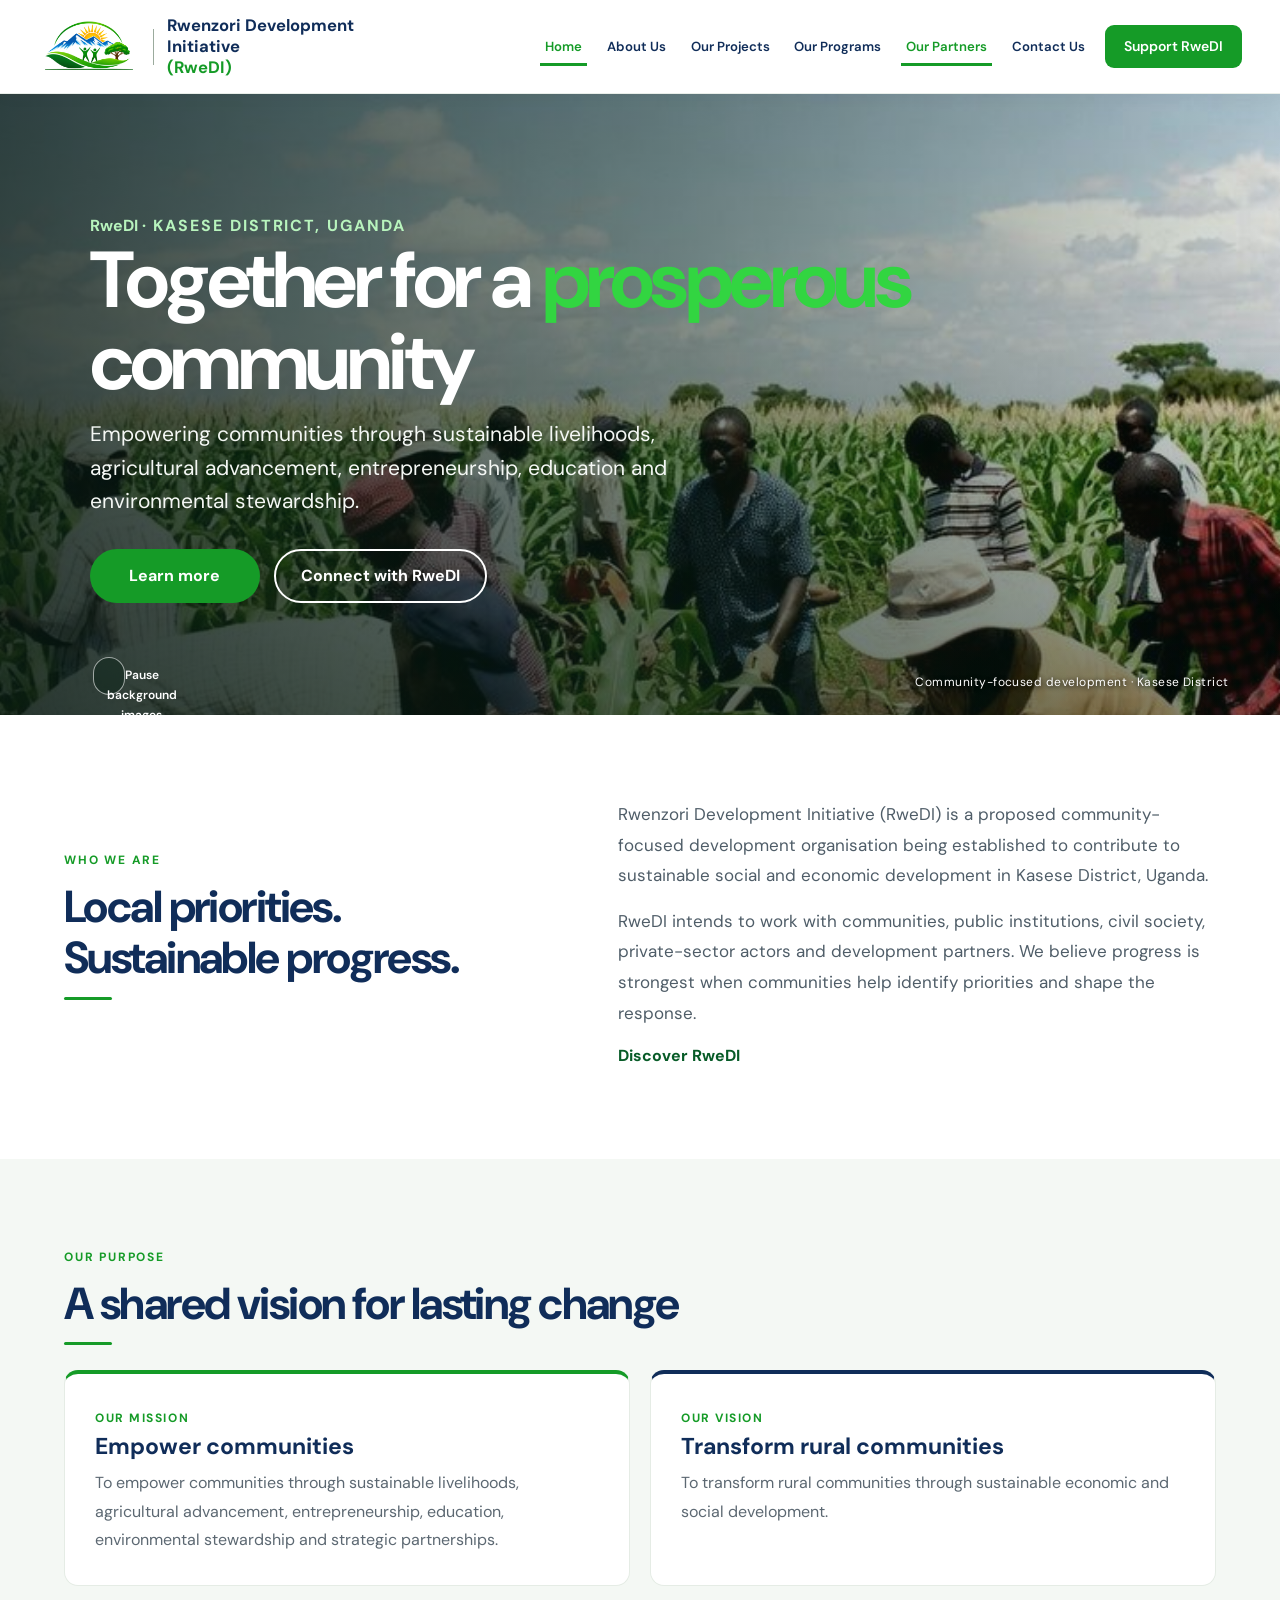
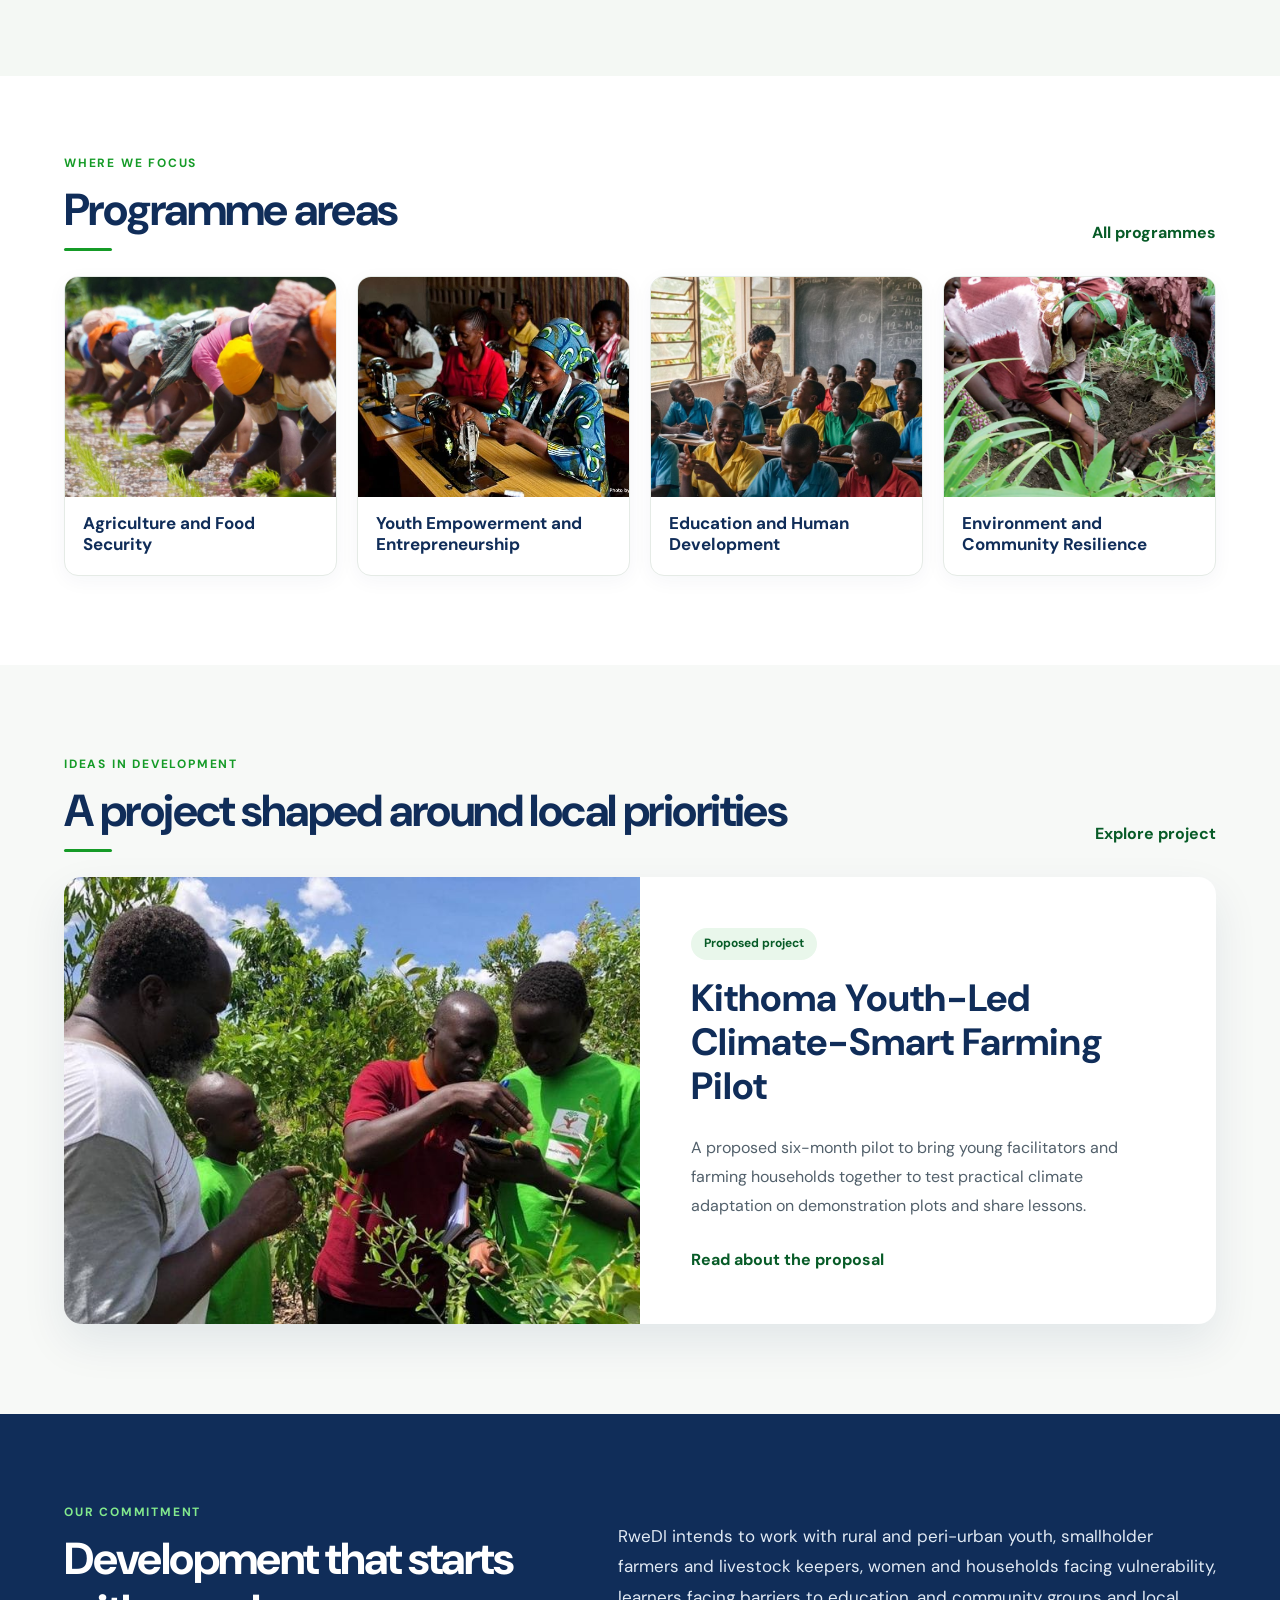
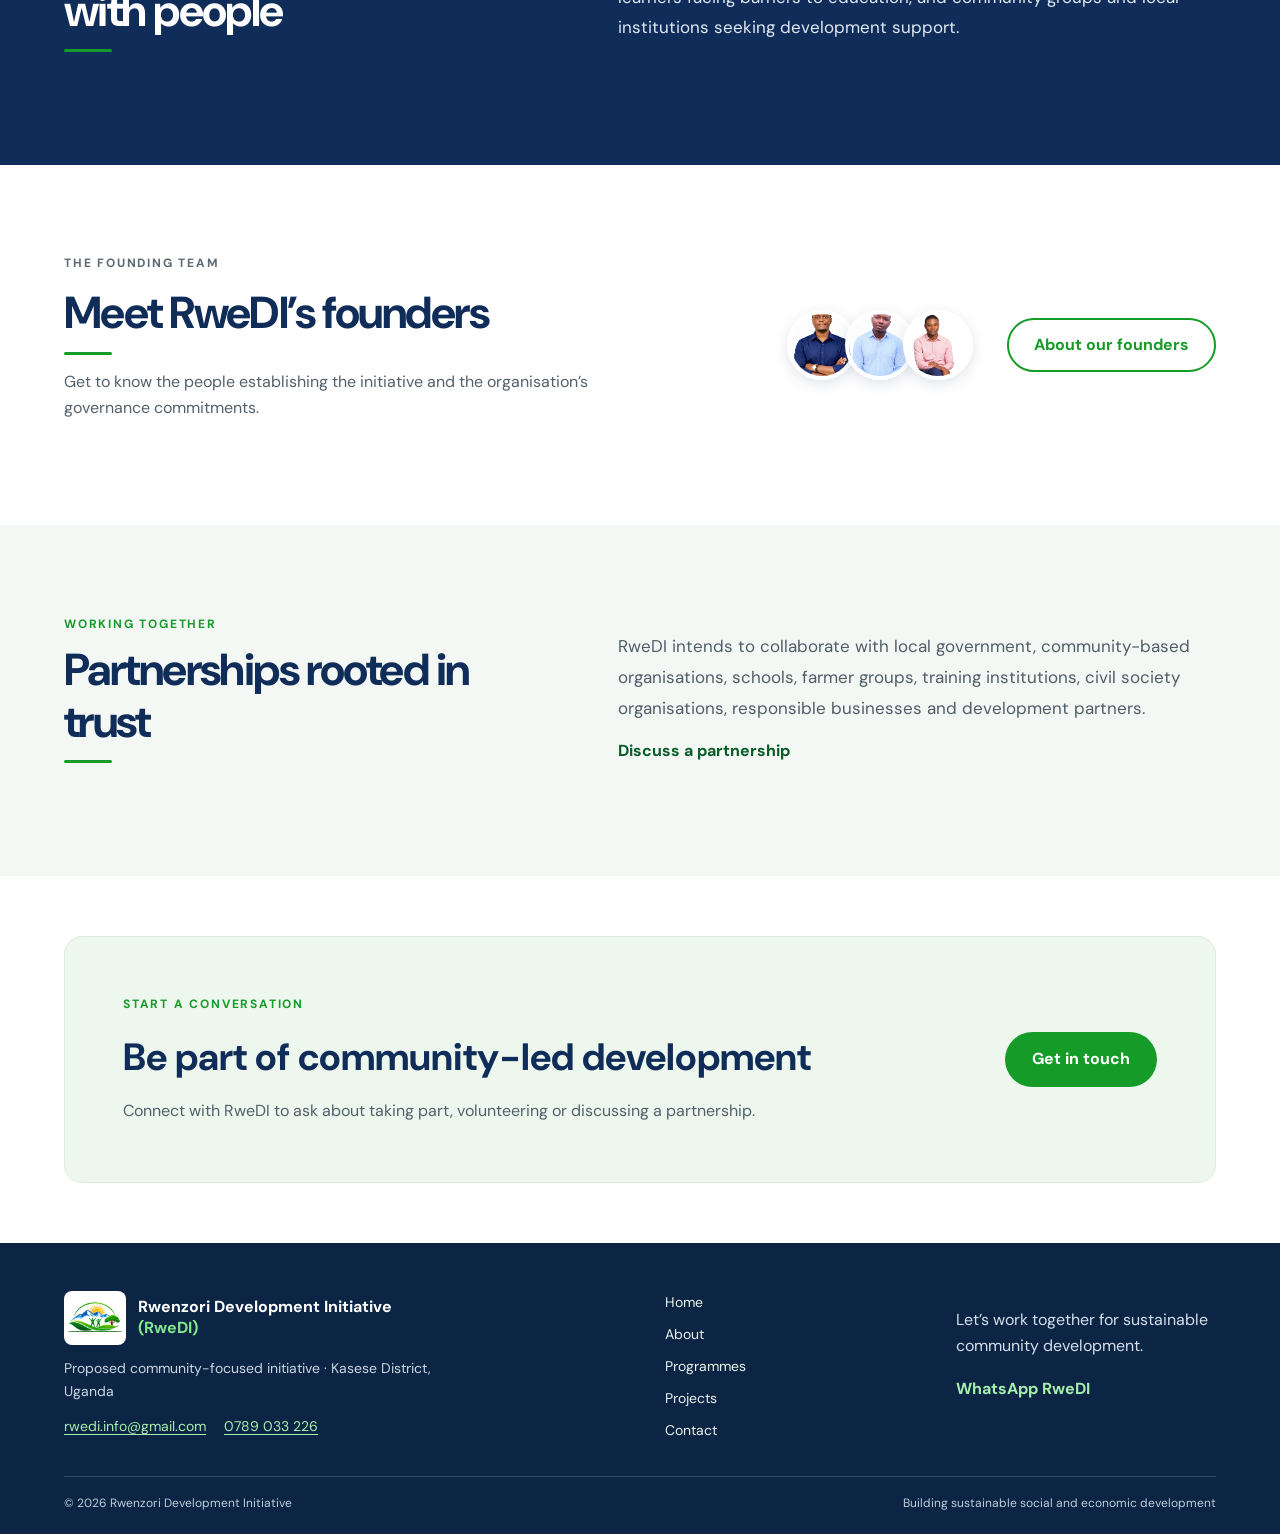
==== commit a3c0fadb: "Animate hero with programme photos" ====
--- a/index.html
+++ b/index.html
@@ -14,36 +14,43 @@
 </header>
 <main id="main">
   <section class="hero" aria-labelledby="home-title">
-    <div class="hero-slideshow" aria-hidden="true"><div class="hero-slide hero-slide-farmers is-active"><img src="assets/kasese-farmers-planting.png" alt="" fetchpriority="high" decoding="async"></div></div>
+    <div class="hero-slideshow" aria-hidden="true">
+      <div class="hero-slide hero-slide-farmers is-active"><img src="assets/kasese-farmers-planting.png" alt="" fetchpriority="high" decoding="async"></div>
+      <div class="hero-slide hero-slide-agriculture"><img src="assets/programme-agriculture.jpeg" alt="" loading="lazy" decoding="async"></div>
+      <div class="hero-slide hero-slide-youth"><img src="assets/programme-youth.jpeg" alt="" loading="lazy" decoding="async"></div>
+      <div class="hero-slide hero-slide-education"><img src="assets/programme-education.jpeg" alt="" loading="lazy" decoding="async"></div>
+      <div class="hero-slide hero-slide-environment"><img src="assets/programme-environment.jpeg" alt="" loading="lazy" decoding="async"></div>
+    </div>
     <div class="hero-copy">
       <p class="eyebrow"><span class="brand-acronym">RweDI</span> · Kasese District, Uganda</p>
       <h1 id="home-title">Together for a <span class="highlight">prosperous</span> community</h1>
       <p>Empowering communities through sustainable livelihoods, agricultural advancement, entrepreneurship, education and environmental stewardship.</p>
-      <div class="hero-actions"><a class="button button-green" href="about.html">Learn more <span aria-hidden="true">→</span></a><a class="button button-outline" href="contact.html#get-involved">Connect with RweDI</a></div>
+      <div class="hero-actions"><a class="button button-green" href="about.html">Learn more</a><a class="button button-outline" href="contact.html#get-involved">Connect with RweDI</a></div>
     </div>
     <div class="hero-caption">Community-focused development · Kasese District</div>
+    <div class="hero-controls"><button class="hero-slide-toggle" type="button" aria-pressed="false" aria-label="Pause background images">Pause background images</button></div>
   </section>
 
-  <section class="section intro-section" id="overview" aria-labelledby="intro-title"><div class="section-inner intro-layout"><div><p class="eyebrow">Who we are</p><h2 class="section-heading" id="intro-title">Local priorities. Sustainable progress.</h2></div><div class="intro-copy"><p>Rwenzori Development Initiative (RweDI) is a proposed community-focused development organisation being established to contribute to sustainable social and economic development in Kasese District, Uganda.</p><p>RweDI intends to work with communities, public institutions, civil society, private-sector actors and development partners. We believe progress is strongest when communities help identify priorities and shape the response.</p><a class="text-link" href="about.html">Discover RweDI <span aria-hidden="true">→</span></a></div></div></section>
+  <section class="section intro-section" id="overview" aria-labelledby="intro-title"><div class="section-inner intro-layout"><div><p class="eyebrow">Who we are</p><h2 class="section-heading" id="intro-title">Local priorities. Sustainable progress.</h2></div><div class="intro-copy"><p>Rwenzori Development Initiative (RweDI) is a proposed community-focused development organisation being established to contribute to sustainable social and economic development in Kasese District, Uganda.</p><p>RweDI intends to work with communities, public institutions, civil society, private-sector actors and development partners. We believe progress is strongest when communities help identify priorities and shape the response.</p><a class="text-link" href="about.html">Discover RweDI</a></div></div></section>
 
   <section class="section mission-section" id="mission-vision" aria-labelledby="mission-title"><div class="section-inner"><p class="eyebrow">Our purpose</p><h2 class="section-heading" id="mission-title">A shared vision for lasting change</h2><div class="mission-grid"><article class="info-panel mission-panel"><span class="panel-kicker">Our mission</span><h3>Empower communities</h3><p>To empower communities through sustainable livelihoods, agricultural advancement, entrepreneurship, education, environmental stewardship and strategic partnerships.</p></article><article class="info-panel vision-panel"><span class="panel-kicker">Our vision</span><h3>Transform rural communities</h3><p>To transform rural communities through sustainable economic and social development.</p></article></div></div></section>
 
-  <section class="section programmes-section" id="programmes" aria-labelledby="programmes-title"><div class="section-inner"><div class="section-heading-row"><div><p class="eyebrow">Where we focus</p><h2 class="section-heading" id="programmes-title">Programme areas</h2></div><a class="text-link" href="programmes.html">All programmes <span aria-hidden="true">→</span></a></div><div class="programme-grid">
-    <a class="programme-card" href="programmes.html#agriculture"><img class="programme-image" src="assets/programme-agriculture.jpeg" alt="Agriculture programme photograph" loading="lazy"><h3>Agriculture and Food Security</h3><span class="card-arrow" aria-hidden="true">↗</span></a>
-    <a class="programme-card" href="programmes.html#youth"><img class="programme-image" src="assets/programme-youth.jpeg" alt="Young people participating in skills training" loading="lazy"><h3>Youth Empowerment and Entrepreneurship</h3><span class="card-arrow" aria-hidden="true">↗</span></a>
-    <a class="programme-card" href="programmes.html#education"><img class="programme-image" src="assets/programme-education.jpeg" alt="Learners in a classroom" loading="lazy"><h3>Education and Human Development</h3><span class="card-arrow" aria-hidden="true">↗</span></a>
-    <a class="programme-card" href="programmes.html#environment"><img class="programme-image" src="assets/programme-environment.jpeg" alt="Community members working in a planted field" loading="lazy"><h3>Environment and Community Resilience</h3><span class="card-arrow" aria-hidden="true">↗</span></a>
+  <section class="section programmes-section" id="programmes" aria-labelledby="programmes-title"><div class="section-inner"><div class="section-heading-row"><div><p class="eyebrow">Where we focus</p><h2 class="section-heading" id="programmes-title">Programme areas</h2></div><a class="text-link" href="programmes.html">All programmes</a></div><div class="programme-grid">
+    <a class="programme-card" href="programmes.html#agriculture"><img class="programme-image" src="assets/programme-agriculture.jpeg" alt="Agriculture programme photograph" loading="lazy"><h3>Agriculture and Food Security</h3></a>
+    <a class="programme-card" href="programmes.html#youth"><img class="programme-image" src="assets/programme-youth.jpeg" alt="Young people participating in skills training" loading="lazy"><h3>Youth Empowerment and Entrepreneurship</h3></a>
+    <a class="programme-card" href="programmes.html#education"><img class="programme-image" src="assets/programme-education.jpeg" alt="Learners in a classroom" loading="lazy"><h3>Education and Human Development</h3></a>
+    <a class="programme-card" href="programmes.html#environment"><img class="programme-image" src="assets/programme-environment.jpeg" alt="Community members working in a planted field" loading="lazy"><h3>Environment and Community Resilience</h3></a>
   </div></div></section>
 
-  <section class="section project-section" id="projects" aria-labelledby="projects-title"><div class="section-inner"><div class="section-heading-row"><div><p class="eyebrow">Ideas in development</p><h2 class="section-heading" id="projects-title">A project shaped around local priorities</h2></div><a class="text-link" href="projects.html">Explore project <span aria-hidden="true">→</span></a></div><article class="feature-project"><div class="feature-project-image"><img src="assets/kithoma-youth-led-climate-smart-farming.jpeg" alt="Community members examining a young seedling outdoors" loading="lazy"></div><div class="feature-project-copy"><span class="status-label">Proposed project</span><h3>Kithoma Youth-Led Climate-Smart Farming Pilot</h3><p>A proposed six-month pilot to bring young facilitators and farming households together to test practical climate adaptation on demonstration plots and share lessons.</p><a href="projects.html">Read about the proposal <span aria-hidden="true">→</span></a></div></article></div></section>
+  <section class="section project-section" id="projects" aria-labelledby="projects-title"><div class="section-inner"><div class="section-heading-row"><div><p class="eyebrow">Ideas in development</p><h2 class="section-heading" id="projects-title">A project shaped around local priorities</h2></div><a class="text-link" href="projects.html">Explore project</a></div><article class="feature-project"><div class="feature-project-image"><img src="assets/kithoma-youth-led-climate-smart-farming.jpeg" alt="Community members examining a young seedling outdoors" loading="lazy"></div><div class="feature-project-copy"><span class="status-label">Proposed project</span><h3>Kithoma Youth-Led Climate-Smart Farming Pilot</h3><p>A proposed six-month pilot to bring young facilitators and farming households together to test practical climate adaptation on demonstration plots and share lessons.</p><a href="projects.html">Read about the proposal</a></div></article></div></section>
 
   <section class="section focus-section" aria-labelledby="focus-title"><div class="section-inner focus-layout"><div><p class="eyebrow">Our commitment</p><h2 class="section-heading" id="focus-title">Development that starts with people</h2></div><p>RweDI intends to work with rural and peri-urban youth, smallholder farmers and livestock keepers, women and households facing vulnerability, learners facing barriers to education, and community groups and local institutions seeking development support.</p></div></section>
 
-  <section class="section founders-preview" id="founders"><div class="section-inner founder-strip"><div><p class="eyebrow">The founding team</p><h2 class="section-heading">Meet RweDI’s founders</h2><p>Get to know the people establishing the initiative and the organisation’s governance commitments.</p></div><div class="founder-miniatures" aria-hidden="true"><img src="enos%20jpeg%20.jpeg" alt=""><img src="assets/founder-bwambale-john.png" alt=""><img src="assets/founder-masereka-benet-white.png" alt=""></div><a class="button button-light" href="about.html#founders">About our founders <span aria-hidden="true">→</span></a></div></section>
+  <section class="section founders-preview" id="founders"><div class="section-inner founder-strip"><div><p class="eyebrow">The founding team</p><h2 class="section-heading">Meet RweDI’s founders</h2><p>Get to know the people establishing the initiative and the organisation’s governance commitments.</p></div><div class="founder-miniatures" aria-hidden="true"><img src="enos%20jpeg%20.jpeg" alt=""><img src="assets/founder-bwambale-john.png" alt=""><img src="assets/founder-masereka-benet-white.png" alt=""></div><a class="button button-light" href="about.html#founders">About our founders</a></div></section>
 
-  <section class="section partners-section" id="partners"><div class="section-inner partners-layout"><div><p class="eyebrow">Working together</p><h2 class="section-heading">Partnerships rooted in trust</h2></div><div><p>RweDI intends to collaborate with local government, community-based organisations, schools, farmer groups, training institutions, civil society organisations, responsible businesses and development partners.</p><a class="text-link" href="contact.html#partner">Discuss a partnership <span aria-hidden="true">→</span></a></div></div></section>
+  <section class="section partners-section" id="partners"><div class="section-inner partners-layout"><div><p class="eyebrow">Working together</p><h2 class="section-heading">Partnerships rooted in trust</h2></div><div><p>RweDI intends to collaborate with local government, community-based organisations, schools, farmer groups, training institutions, civil society organisations, responsible businesses and development partners.</p><a class="text-link" href="contact.html#partner">Discuss a partnership</a></div></div></section>
 
-  <section class="section support-section"><div class="section-inner support-card"><div><p class="eyebrow">Start a conversation</p><h2>Be part of community-led development</h2><p>Connect with RweDI to ask about taking part, volunteering or discussing a partnership.</p></div><a class="button button-green" href="contact.html#get-involved">Get in touch <span aria-hidden="true">→</span></a></div></section>
+  <section class="section support-section"><div class="section-inner support-card"><div><p class="eyebrow">Start a conversation</p><h2>Be part of community-led development</h2><p>Connect with RweDI to ask about taking part, volunteering or discussing a partnership.</p></div><a class="button button-green" href="contact.html#get-involved">Get in touch</a></div></section>
 </main>
-<footer class="site-footer"><div class="footer-inner"><div class="footer-org"><a class="footer-brand" href="index.html"><img src="assets/rwedi-logo.png" alt="RweDI logo"><span>Rwenzori Development Initiative <b>(RweDI)</b></span></a><p class="footer-location">Proposed community-focused initiative · Kasese District, Uganda</p><div class="footer-contact"><a href="mailto:rwedi.info@gmail.com">rwedi.info@gmail.com</a><a href="tel:+256789033226">0789 033 226</a></div></div><nav class="footer-nav" aria-label="Footer navigation"><a href="index.html">Home</a><a href="about.html">About</a><a href="programmes.html">Programmes</a><a href="projects.html">Projects</a><a href="contact.html">Contact</a></nav><div class="footer-connect"><p>Let’s work together for sustainable community development.</p><a href="https://wa.me/256789033226" target="_blank" rel="noopener noreferrer">WhatsApp RweDI ↗</a></div></div><div class="footer-bottom"><span>© <span data-current-year>2026</span> Rwenzori Development Initiative</span><span>Building sustainable social and economic development</span></div></footer>
+<footer class="site-footer"><div class="footer-inner"><div class="footer-org"><a class="footer-brand" href="index.html"><img src="assets/rwedi-logo.png" alt="RweDI logo"><span>Rwenzori Development Initiative <b>(RweDI)</b></span></a><p class="footer-location">Proposed community-focused initiative · Kasese District, Uganda</p><div class="footer-contact"><a href="mailto:rwedi.info@gmail.com">rwedi.info@gmail.com</a><a href="tel:+256789033226">0789 033 226</a></div></div><nav class="footer-nav" aria-label="Footer navigation"><a href="index.html">Home</a><a href="about.html">About</a><a href="programmes.html">Programmes</a><a href="projects.html">Projects</a><a href="contact.html">Contact</a></nav><div class="footer-connect"><p>Let’s work together for sustainable community development.</p><a href="https://wa.me/256789033226" target="_blank" rel="noopener noreferrer">WhatsApp RweDI</a></div></div><div class="footer-bottom"><span>© <span data-current-year>2026</span> Rwenzori Development Initiative</span><span>Building sustainable social and economic development</span></div></footer>
 </body></html>
--- a/styles.css
+++ b/styles.css
@@ -298,3 +298,12 @@
 @media(max-width:390px){.brand-name{max-width:155px;font-size:14px}.brand img{width:59px}.programme-grid{grid-template-columns:1fr}.programme-image{height:190px}.hero-actions .button{width:100%}}
 .contact-layout{display:grid;grid-template-columns:.85fr 1.15fr;gap:24px;margin-top:30px;align-items:start}.contact-layout .contact-details{margin:0}.contact-form{padding:30px;border:1px solid #e3ebe4;border-radius:14px;box-shadow:var(--shadow);display:grid;gap:9px;background:#fff}.contact-form h2{color:var(--navy);font-size:25px;margin:0}.contact-form>p{color:var(--muted);margin:0 0 8px}.contact-form label{font-weight:700;color:var(--navy);font-size:14px}.contact-form input,.contact-form select,.contact-form textarea{width:100%;padding:12px;border:1px solid #cfd9d1;border-radius:8px;background:#fff;color:var(--ink);font:inherit}.contact-form input:focus,.contact-form select:focus,.contact-form textarea:focus{outline:3px solid #159b2733;border-color:var(--green)}.contact-form textarea{resize:vertical}.contact-form .button{justify-self:start;margin-top:8px;cursor:pointer}.form-status{min-height:1.5em;color:var(--green-2);font-weight:600}.founder-card-copy .profile-bio{margin-top:10px;font-size:14px;line-height:1.6}.founder-card-copy{min-height:140px}
 @media(max-width:700px){.contact-layout{grid-template-columns:1fr}.contact-form{padding:22px}}
+
+/* Hero background motion cycles through the supplied programme photography. */
+.hero-slide-youth img{object-position:center 42%}
+.hero-slide-environment img{object-position:center 48%}
+.hero-controls{display:block;position:absolute;z-index:5;left:clamp(25px,7vw,105px);bottom:20px;padding:0;border:0;border-radius:0;background:transparent;box-shadow:none;backdrop-filter:none;transform:none}
+.hero-slide-toggle{min-height:38px;padding:8px 13px;border:1px solid rgba(255,255,255,.58);border-radius:999px;background:rgba(8,31,21,.45);color:#fff;font-size:12px;font-weight:600;cursor:pointer;backdrop-filter:blur(8px)}
+.hero-slide-toggle:hover,.hero-slide-toggle:focus-visible{background:rgba(8,31,21,.75);border-color:#fff}
+@media(max-width:700px){.hero-controls{left:24px;bottom:16px}.hero-caption{bottom:22px;left:auto;right:20px;width:auto;text-align:right;font-size:10px}}
+@media(prefers-reduced-motion:reduce){.hero-slide,.hero-slide img{transition:none!important;transform:none!important}}
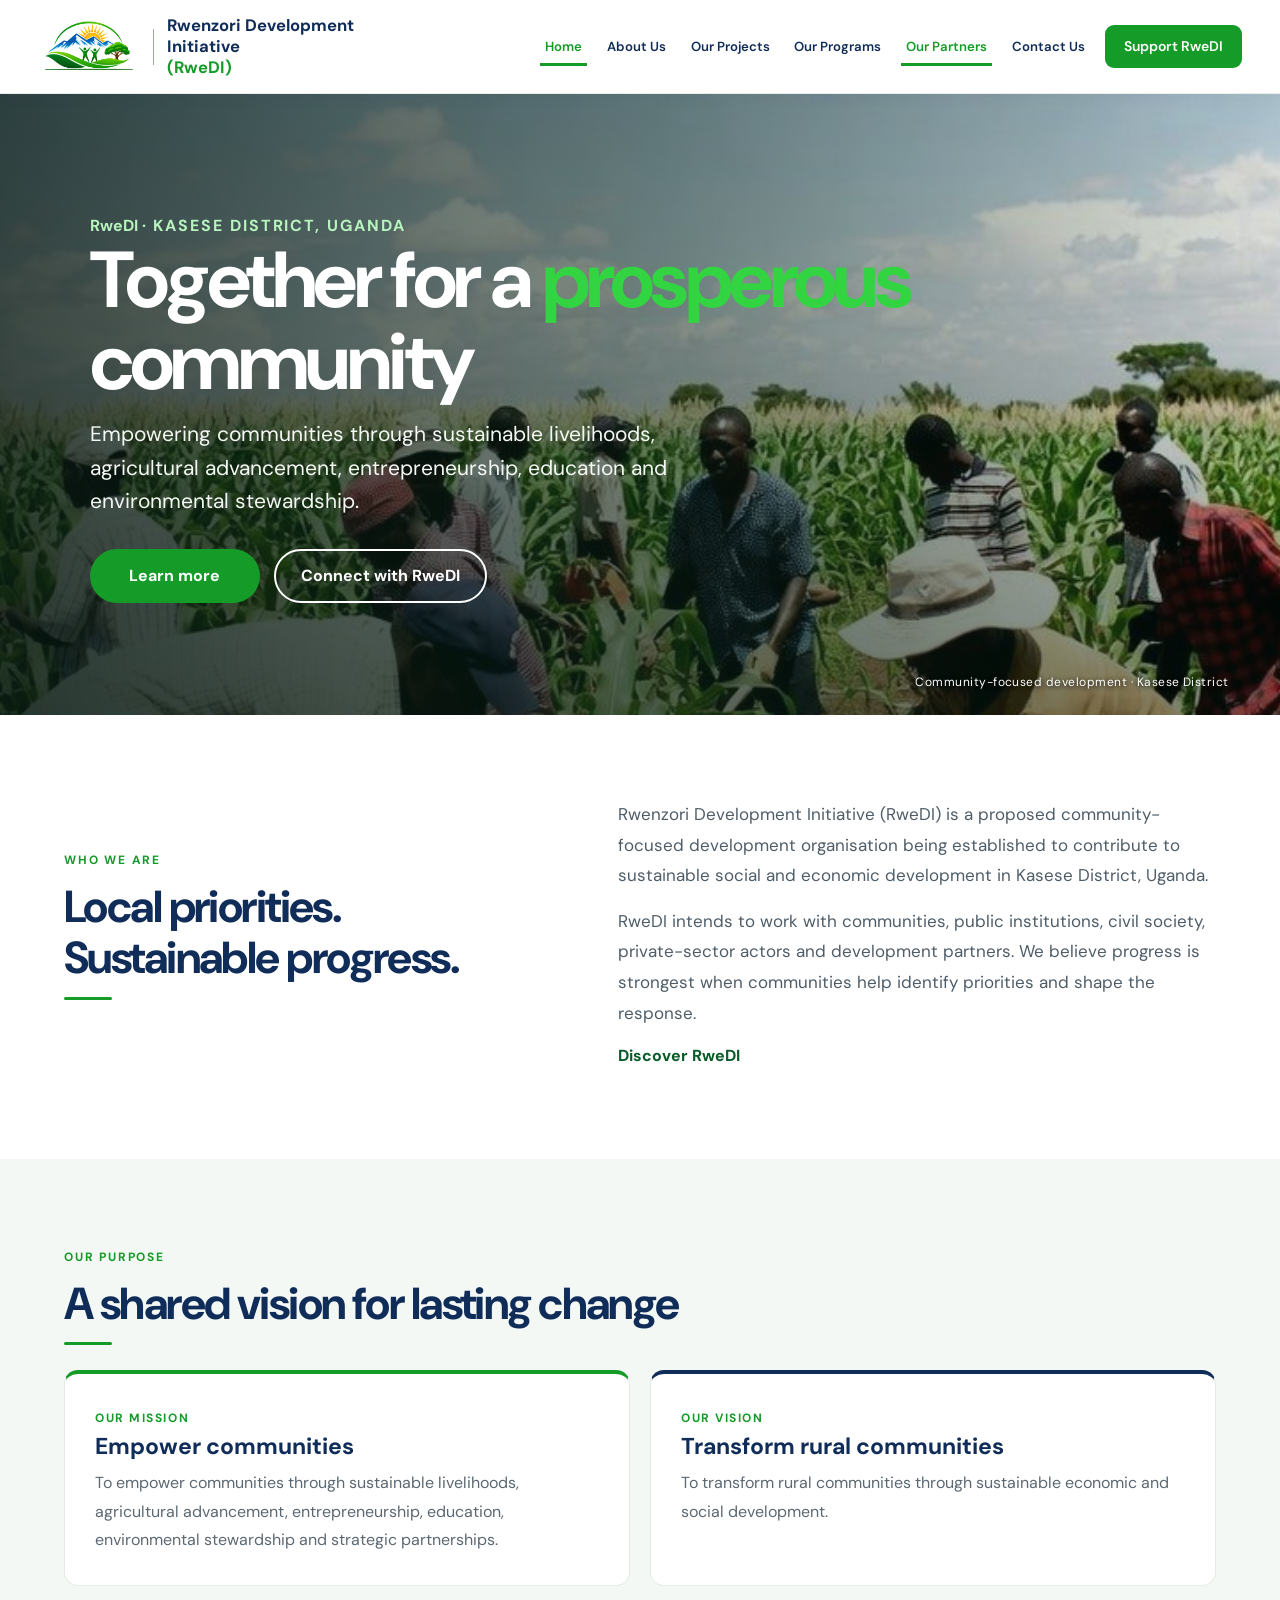
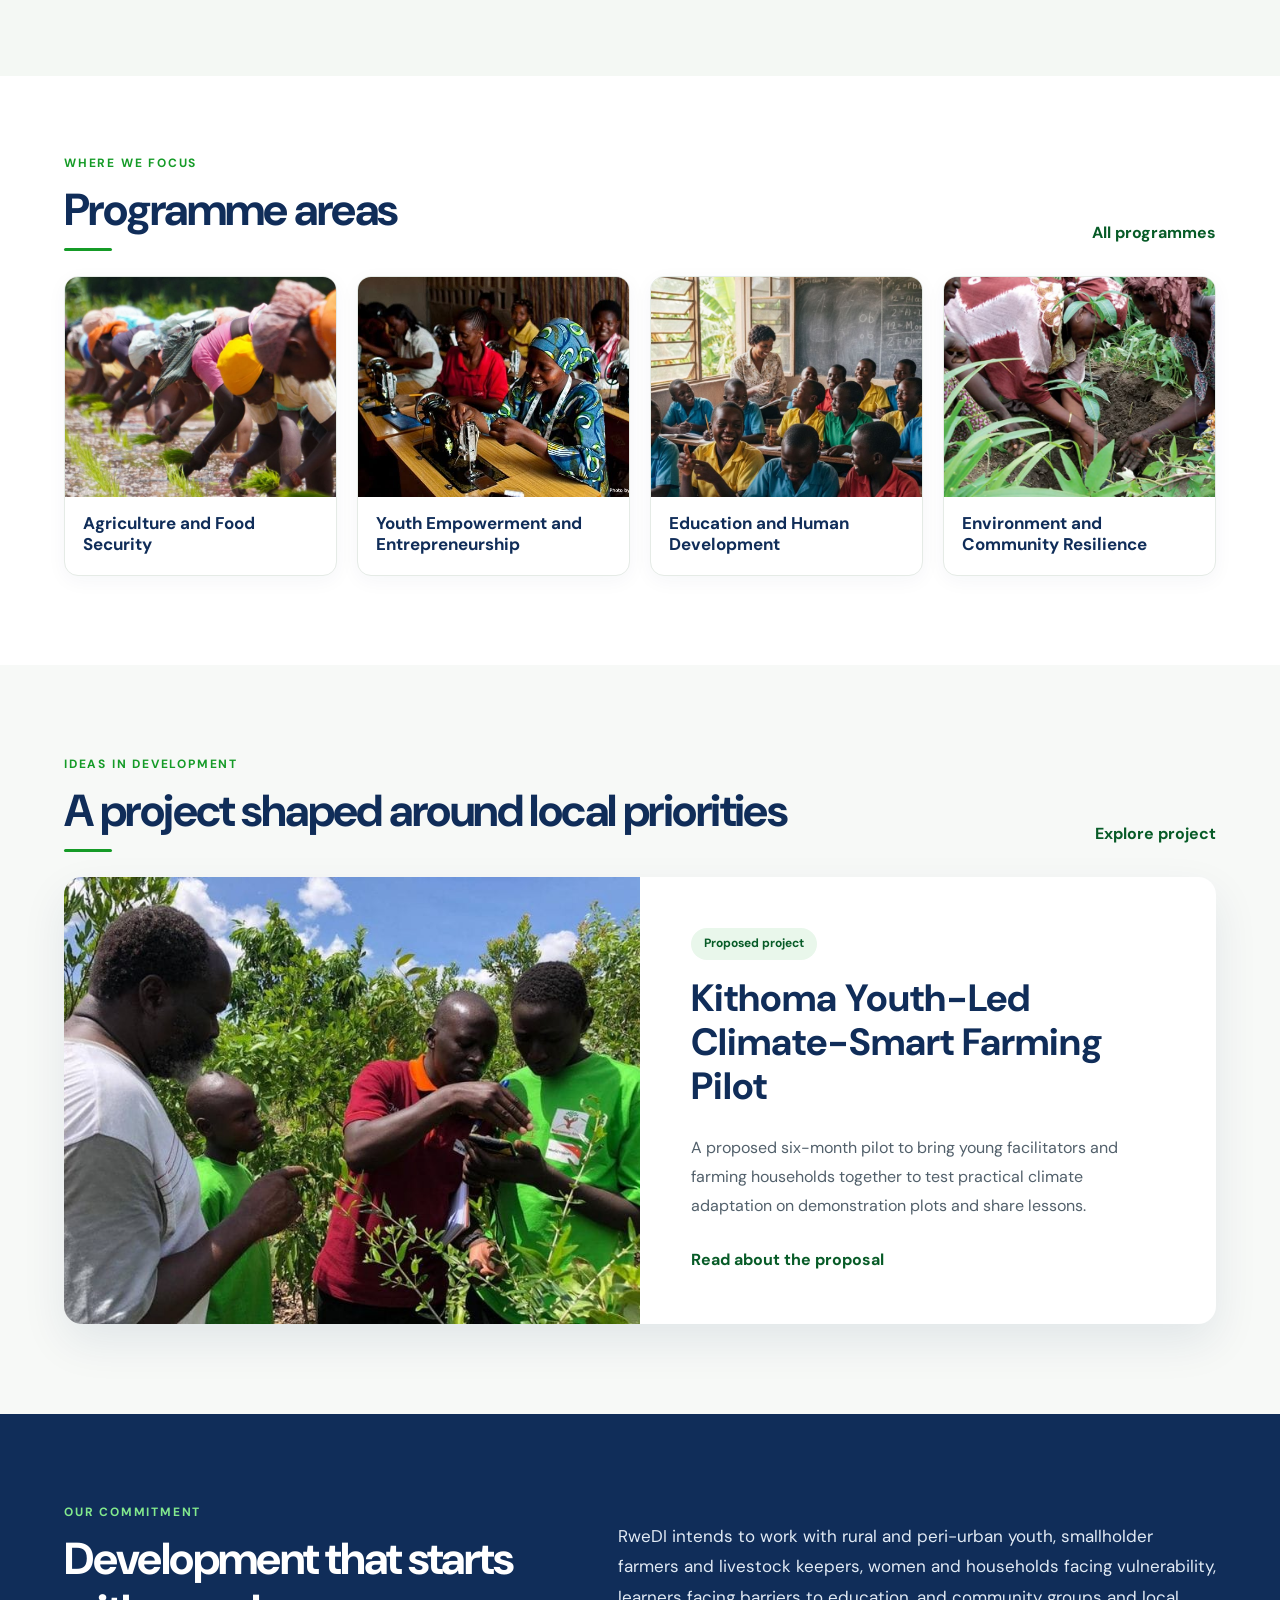
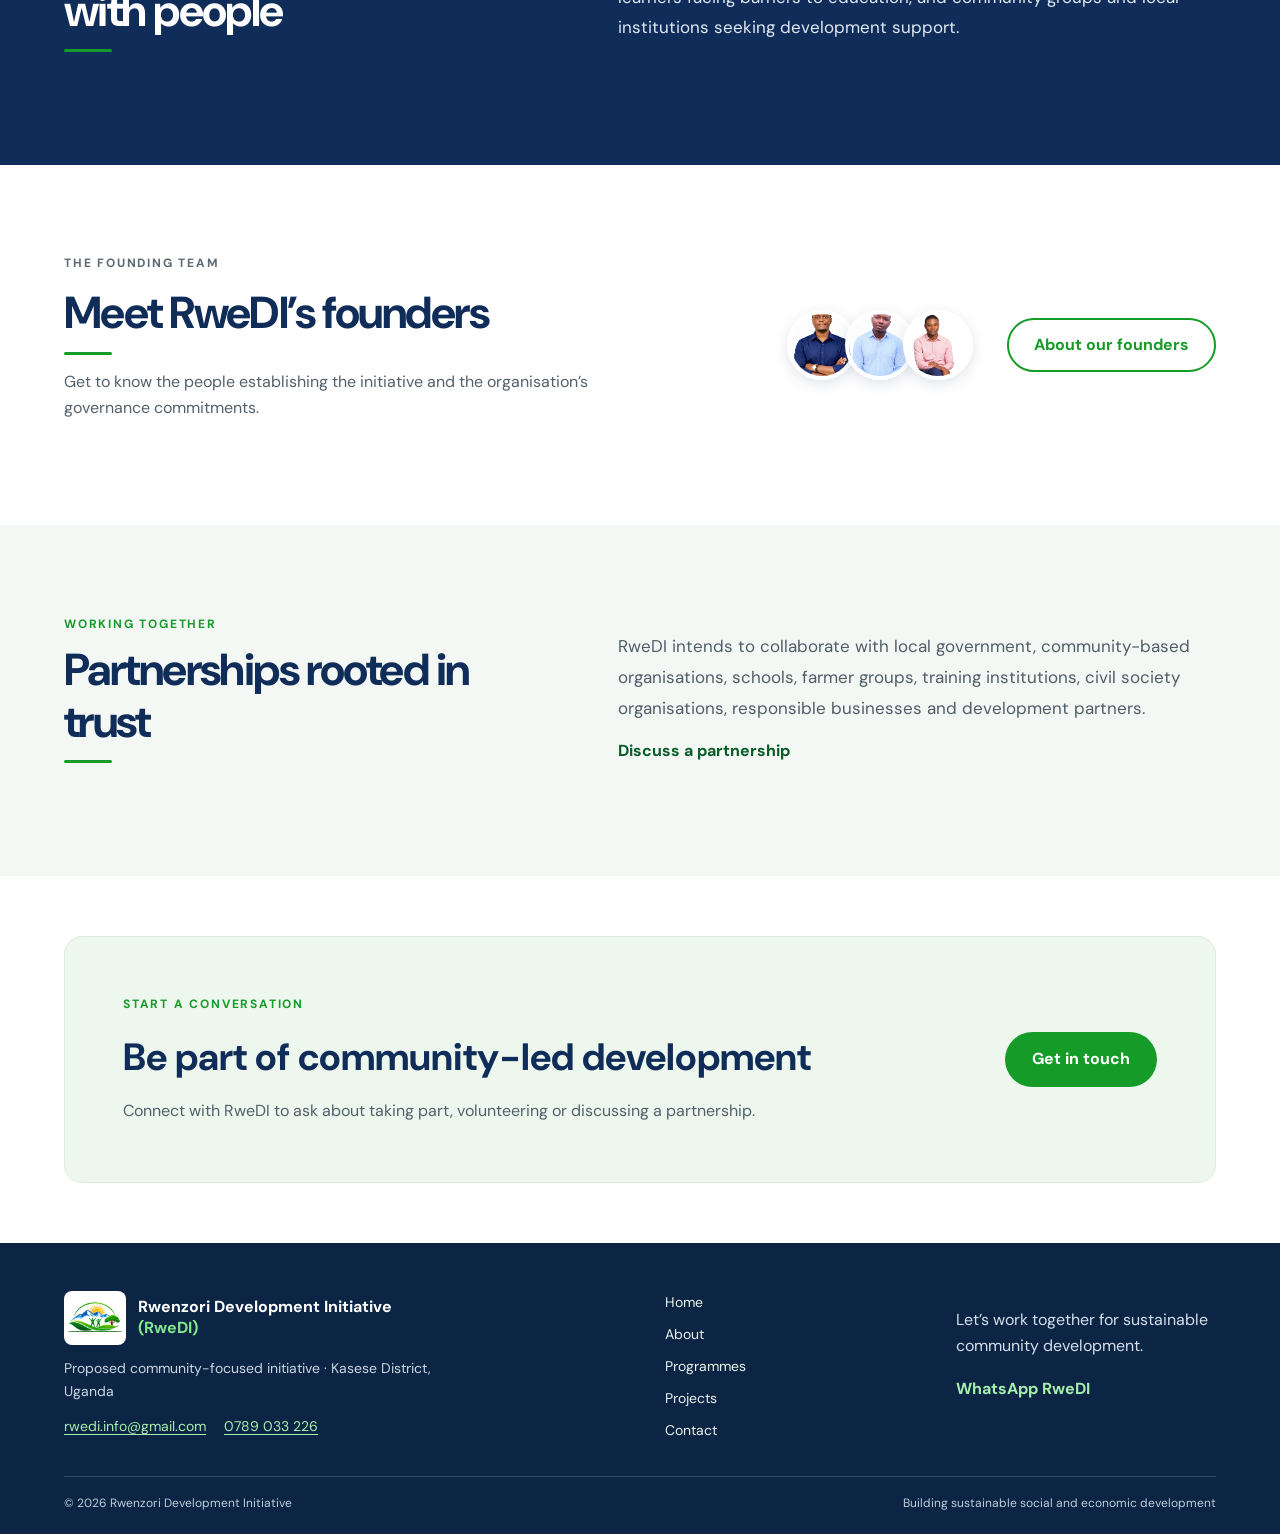
==== commit 88b8dd91: "Remove hero slideshow control" ====
--- a/index.html
+++ b/index.html
@@ -28,7 +28,6 @@
       <div class="hero-actions"><a class="button button-green" href="about.html">Learn more</a><a class="button button-outline" href="contact.html#get-involved">Connect with RweDI</a></div>
     </div>
     <div class="hero-caption">Community-focused development · Kasese District</div>
-    <div class="hero-controls"><button class="hero-slide-toggle" type="button" aria-pressed="false" aria-label="Pause background images">Pause background images</button></div>
   </section>
 
   <section class="section intro-section" id="overview" aria-labelledby="intro-title"><div class="section-inner intro-layout"><div><p class="eyebrow">Who we are</p><h2 class="section-heading" id="intro-title">Local priorities. Sustainable progress.</h2></div><div class="intro-copy"><p>Rwenzori Development Initiative (RweDI) is a proposed community-focused development organisation being established to contribute to sustainable social and economic development in Kasese District, Uganda.</p><p>RweDI intends to work with communities, public institutions, civil society, private-sector actors and development partners. We believe progress is strongest when communities help identify priorities and shape the response.</p><a class="text-link" href="about.html">Discover RweDI</a></div></div></section>
--- a/styles.css
+++ b/styles.css
@@ -213,50 +213,6 @@
 .hero h1{max-width:900px;font-size:clamp(36px,5vw,68px);line-height:1.04}
 .hero-copy>p:not(.eyebrow){max-width:760px;font-size:clamp(16px,1.55vw,21px);line-height:1.6;color:#f4f7f4}
 .hero-actions{gap:14px}
-.hero-controls{
-  position:absolute;
-  z-index:4;
-  left:50%;
-  bottom:18px;
-  display:flex;
-  align-items:center;
-  gap:9px;
-  transform:translateX(-50%);
-  padding:8px 11px;
-  border:1px solid rgba(255,255,255,.22);
-  border-radius:999px;
-  background:rgba(4,23,15,.5);
-  box-shadow:0 8px 26px rgba(0,0,0,.2);
-  backdrop-filter:blur(12px);
-}
-.hero-slide-dot{
-  width:12px;
-  height:12px;
-  padding:0;
-  border:0;
-  border-radius:999px;
-  background:rgba(255,255,255,.72);
-  cursor:pointer;
-  transition:width .2s ease,background-color .2s ease,transform .2s ease;
-}
-.hero-slide-dot:hover{transform:scale(1.12);background:#fff}
-.hero-slide-dot.is-active{width:26px;background:var(--gold)}
-.hero-slide-toggle{
-  display:grid;
-  place-items:center;
-  width:32px;
-  height:32px;
-  margin-left:3px;
-  padding:0;
-  border:1px solid rgba(255,255,255,.35);
-  border-radius:50%;
-  color:#fff;
-  background:rgba(255,255,255,.1);
-  cursor:pointer;
-  transition:background-color .2s ease,border-color .2s ease,transform .2s ease;
-}
-.hero-slide-toggle:hover{background:rgba(255,255,255,.23);border-color:#fff;transform:scale(1.06)}
-.hero-toggle-icon{font-size:15px;line-height:1}
 @media(hover:hover) and (prefers-reduced-motion:no-preference){
   .hero-copy .button:hover{transform:translateY(-3px)}
 }
@@ -266,7 +222,6 @@
   .hero-copy{width:100%;min-height:450px;padding:38px 24px 88px}
   .hero h1{font-size:clamp(36px,8vw,56px)}
   .hero-copy>p:not(.eyebrow){font-size:17px}
-  .hero-controls{bottom:14px}
 }
 @media(max-width:480px){
   .hero-copy{min-height:490px;padding:32px 20px 88px}
@@ -275,7 +230,7 @@
   .hero-actions{grid-template-columns:1fr}
 }
 @media(prefers-reduced-motion:reduce){
-  .hero-slide,.hero-slide img,.hero-slide-dot,.hero-slide-toggle{transition:none!important}
+  .hero-slide,.hero-slide img{transition:none!important}
 }
 .hero .eyebrow .brand-acronym{display:inline-block;margin-right:.25em;text-transform:none;letter-spacing:normal}
 .founder-card-masereka .founder-portrait{background:#fff}
@@ -302,8 +257,5 @@
 /* Hero background motion cycles through the supplied programme photography. */
 .hero-slide-youth img{object-position:center 42%}
 .hero-slide-environment img{object-position:center 48%}
-.hero-controls{display:block;position:absolute;z-index:5;left:clamp(25px,7vw,105px);bottom:20px;padding:0;border:0;border-radius:0;background:transparent;box-shadow:none;backdrop-filter:none;transform:none}
-.hero-slide-toggle{min-height:38px;padding:8px 13px;border:1px solid rgba(255,255,255,.58);border-radius:999px;background:rgba(8,31,21,.45);color:#fff;font-size:12px;font-weight:600;cursor:pointer;backdrop-filter:blur(8px)}
-.hero-slide-toggle:hover,.hero-slide-toggle:focus-visible{background:rgba(8,31,21,.75);border-color:#fff}
-@media(max-width:700px){.hero-controls{left:24px;bottom:16px}.hero-caption{bottom:22px;left:auto;right:20px;width:auto;text-align:right;font-size:10px}}
+@media(max-width:700px){.hero-caption{bottom:22px;left:auto;right:20px;width:auto;text-align:right;font-size:10px}}
 @media(prefers-reduced-motion:reduce){.hero-slide,.hero-slide img{transition:none!important;transform:none!important}}
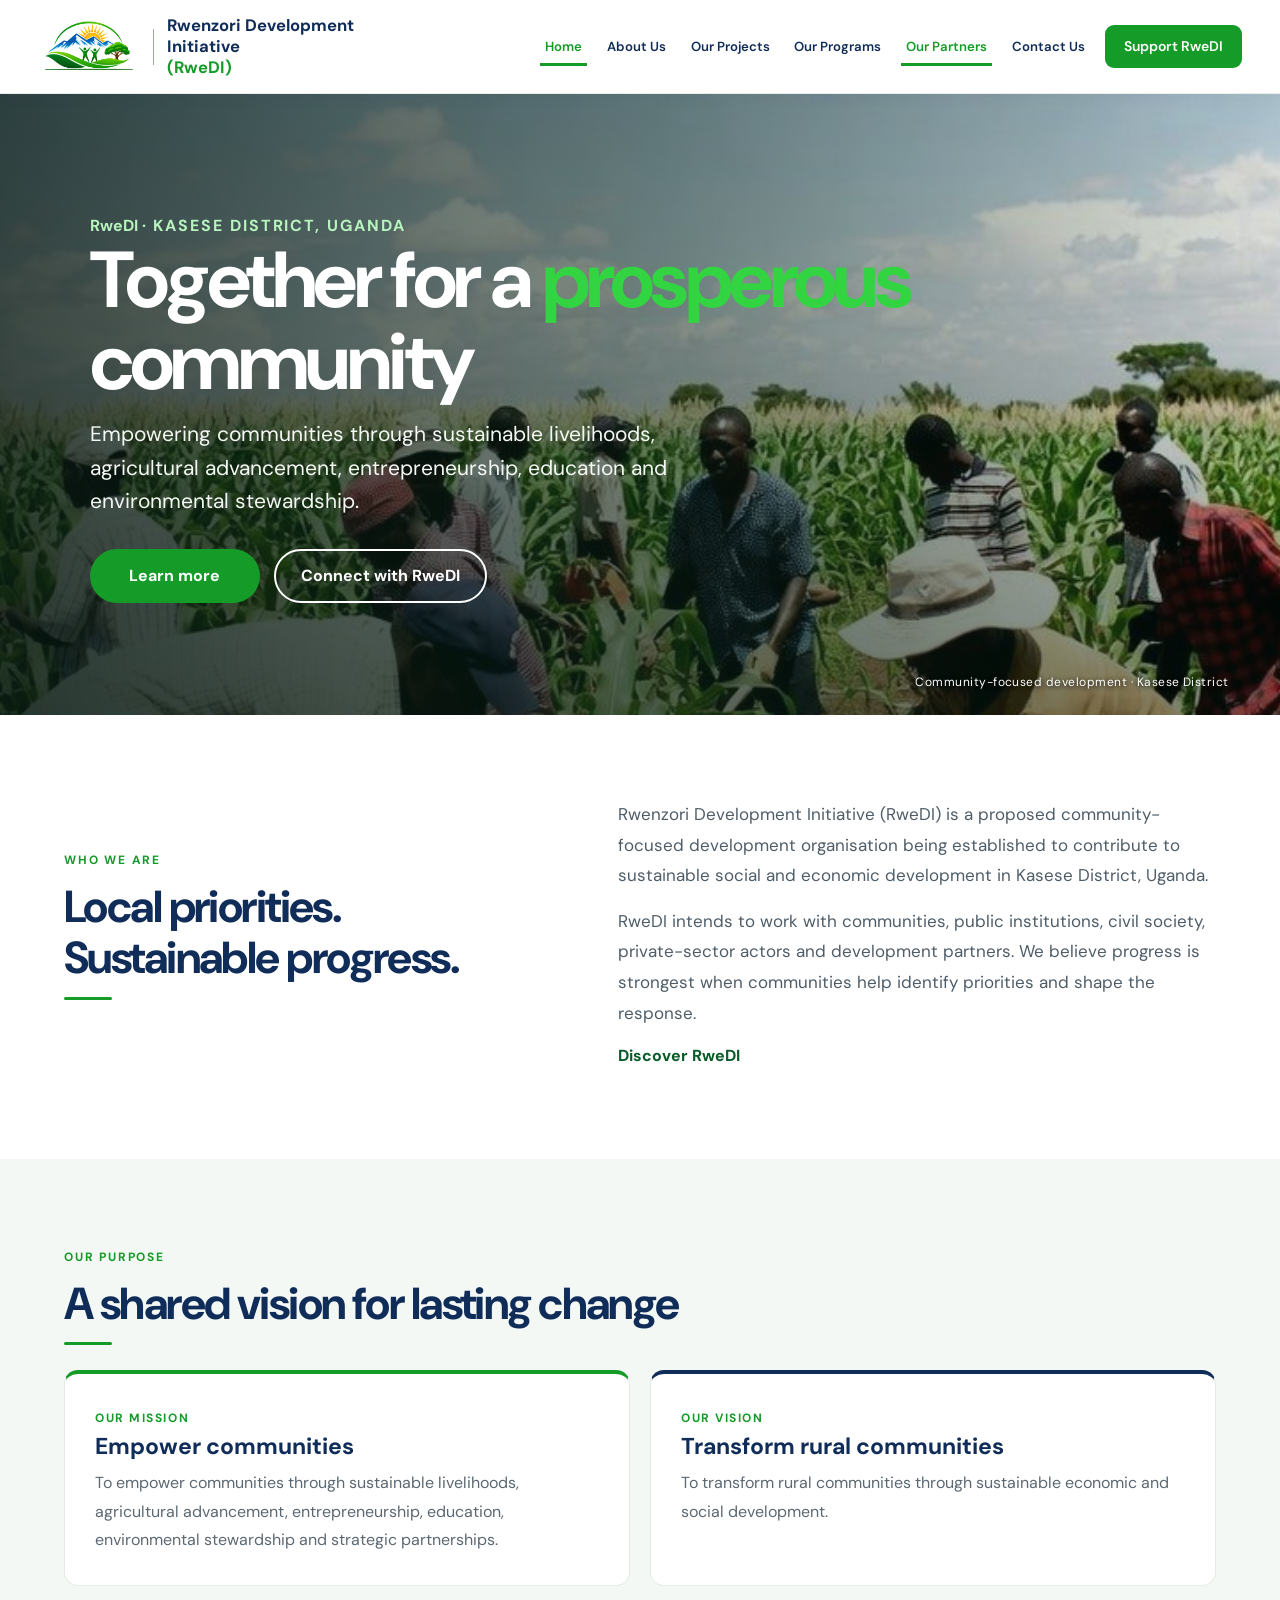
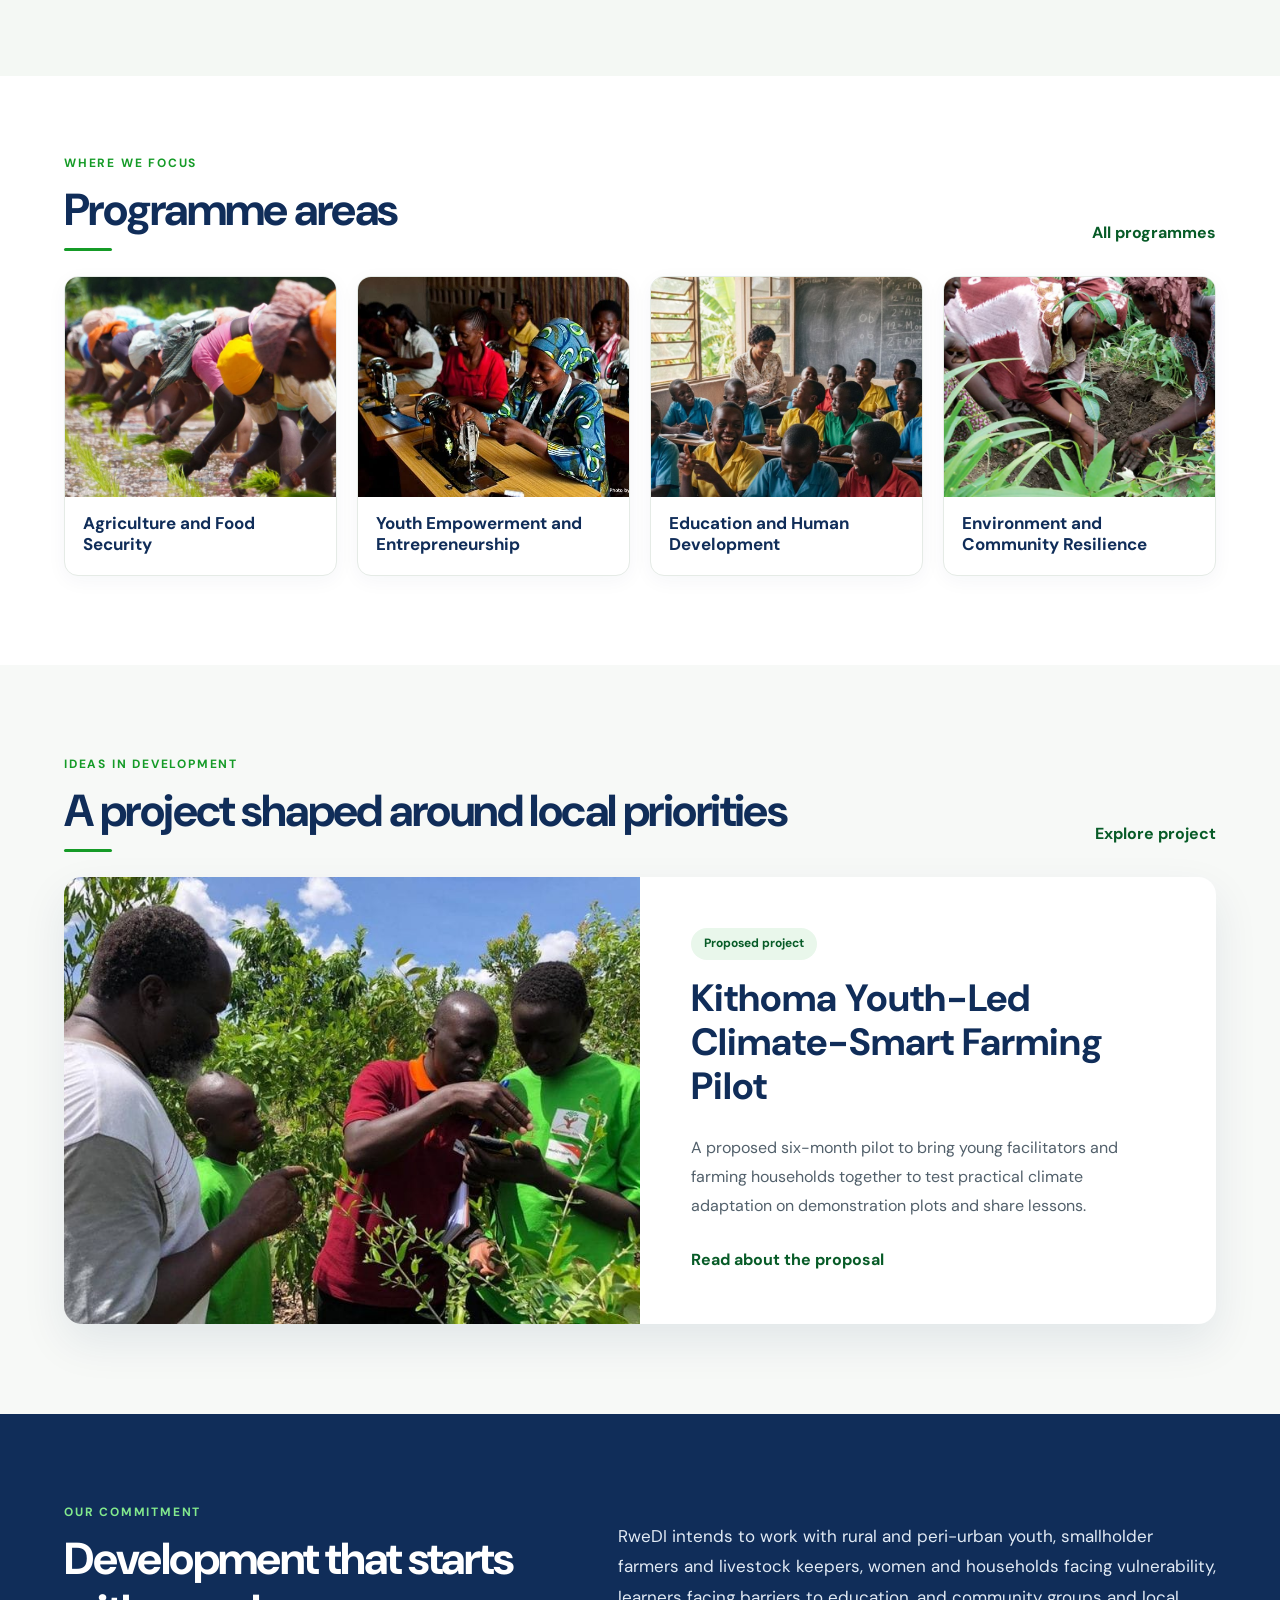
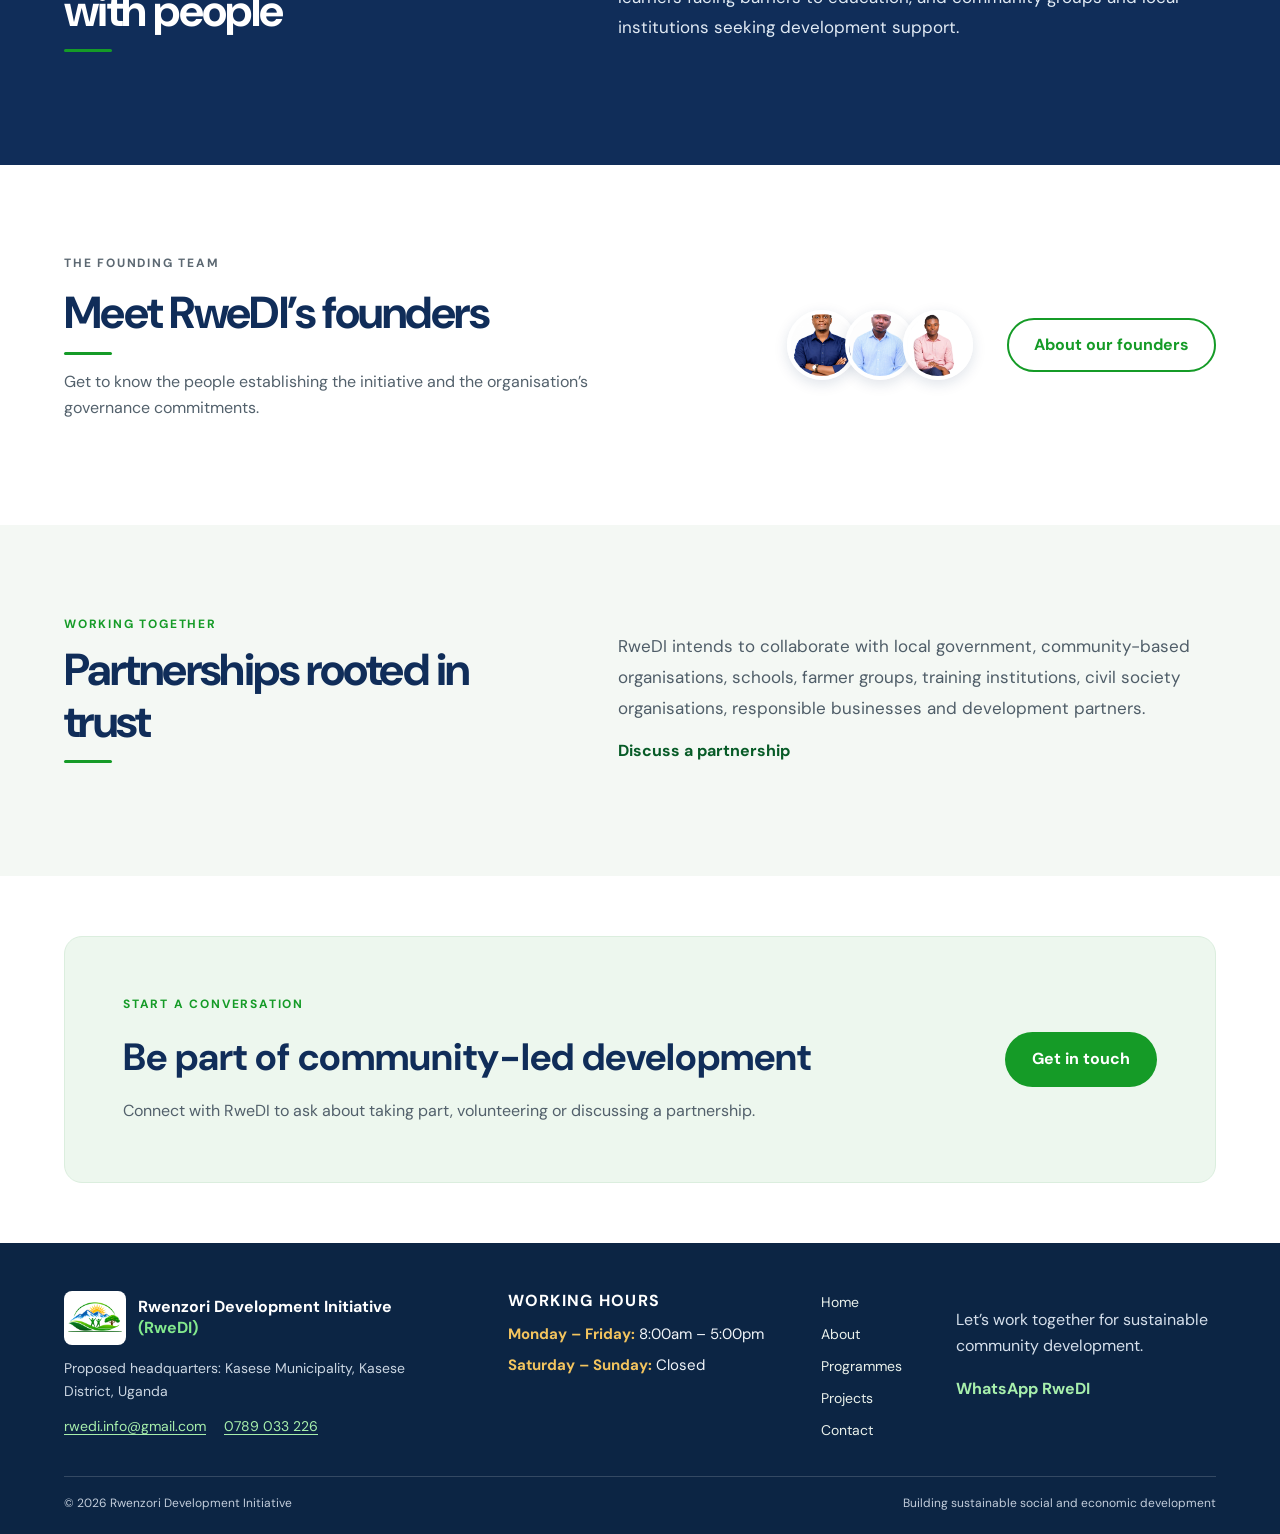
==== commit eac6a5ec: "Restore high-contrast footer working hours" ====
--- a/index.html
+++ b/index.html
@@ -51,5 +51,5 @@
 
   <section class="section support-section"><div class="section-inner support-card"><div><p class="eyebrow">Start a conversation</p><h2>Be part of community-led development</h2><p>Connect with RweDI to ask about taking part, volunteering or discussing a partnership.</p></div><a class="button button-green" href="contact.html#get-involved">Get in touch</a></div></section>
 </main>
-<footer class="site-footer"><div class="footer-inner"><div class="footer-org"><a class="footer-brand" href="index.html"><img src="assets/rwedi-logo.png" alt="RweDI logo"><span>Rwenzori Development Initiative <b>(RweDI)</b></span></a><p class="footer-location">Proposed community-focused initiative · Kasese District, Uganda</p><div class="footer-contact"><a href="mailto:rwedi.info@gmail.com">rwedi.info@gmail.com</a><a href="tel:+256789033226">0789 033 226</a></div></div><nav class="footer-nav" aria-label="Footer navigation"><a href="index.html">Home</a><a href="about.html">About</a><a href="programmes.html">Programmes</a><a href="projects.html">Projects</a><a href="contact.html">Contact</a></nav><div class="footer-connect"><p>Let’s work together for sustainable community development.</p><a href="https://wa.me/256789033226" target="_blank" rel="noopener noreferrer">WhatsApp RweDI</a></div></div><div class="footer-bottom"><span>© <span data-current-year>2026</span> Rwenzori Development Initiative</span><span>Building sustainable social and economic development</span></div></footer>
+<footer class="site-footer"><div class="footer-inner"><div class="footer-org"><a class="footer-brand" href="index.html"><img src="assets/rwedi-logo.png" alt="RweDI logo"><span>Rwenzori Development Initiative <b>(RweDI)</b></span></a><p class="footer-location">Proposed community-focused initiative · Kasese District, Uganda</p><div class="footer-contact"><a href="mailto:rwedi.info@gmail.com">rwedi.info@gmail.com</a><a href="tel:+256789033226">0789 033 226</a></div></div><div class="footer-hours" aria-label="Working hours"><h2 class="footer-hours-title">Working hours</h2><p><strong>Monday – Friday:</strong> 8:00am – 5:00pm</p><p><strong>Saturday – Sunday:</strong> Closed</p></div><nav class="footer-nav" aria-label="Footer navigation"><a href="index.html">Home</a><a href="about.html">About</a><a href="programmes.html">Programmes</a><a href="projects.html">Projects</a><a href="contact.html">Contact</a></nav><div class="footer-connect"><p>Let’s work together for sustainable community development.</p><a href="https://wa.me/256789033226" target="_blank" rel="noopener noreferrer">WhatsApp RweDI</a></div></div><div class="footer-bottom"><span>© <span data-current-year>2026</span> Rwenzori Development Initiative</span><span>Building sustainable social and economic development</span></div></footer>
 </body></html>
--- a/styles.css
+++ b/styles.css
@@ -45,7 +45,8 @@
 .button:hover,.button:focus-visible{transform:translateY(-2px);box-shadow:0 8px 18px rgba(18,53,34,.18)}
 .button:active{transform:translateY(1px) scale(.98);box-shadow:0 2px 6px rgba(18,53,34,.16);filter:brightness(.94)}
 .button-gold:hover,.button-gold:focus-visible{background:#ffd166;border-color:#ffd166;color:#172d1d}
-.button-outline:hover,.button-outline:focus-visible{background:var(--gold);border-color:var(--gold);color:var(--green)}
+.button-outline:hover,.button-outline:focus-visible{background:rgba(255,255,255,.14);border-color:#fff;color:#fff}
+.button-outline:active{background:rgba(5,32,20,.9);border-color:#fff;color:#fff;filter:none}
 .button-green:hover,.button-green:focus-visible{background:var(--green-2);color:#fff}
 .button-light:hover,.button-light:focus-visible{background:var(--green);color:#fff}
 .programme-card:hover,.programme-card:focus-visible{background:#fff5dc;border-color:var(--gold);box-shadow:var(--shadow)}
@@ -99,7 +100,7 @@
 .footer-contact .contact-icon{width:18px;height:18px;flex:0 0 18px;fill:none;stroke:currentColor;stroke-width:1.8;stroke-linecap:round;stroke-linejoin:round}
 .footer-hours{flex:0 1 260px}
 .footer-hours-title{font:700 16px/1.3 var(--sans);letter-spacing:.08em;text-transform:uppercase;color:#fff;margin:0 0 10px}
-.footer-hours p{font-size:14px;line-height:1.5;color:#cad8cd;margin:0 0 6px}
+.footer-hours p{font-size:15px;line-height:1.6;color:#f1f5f9;margin:0 0 7px}
 .footer-hours p:last-child{margin-bottom:0}
 .footer-hours strong{color:#f3c45e}
 @media(max-width:1100px){
@@ -259,3 +260,19 @@
 .hero-slide-environment img{object-position:center 48%}
 @media(max-width:700px){.hero-caption{bottom:22px;left:auto;right:20px;width:auto;text-align:right;font-size:10px}}
 @media(prefers-reduced-motion:reduce){.hero-slide,.hero-slide img{transition:none!important;transform:none!important}}
+
+/* Transparent, image-led interior page banners with visitor-selected backgrounds. */
+.page-hero{position:relative;isolation:isolate;overflow:hidden;background:transparent}
+.page-hero::after{content:"";position:absolute;z-index:-1;inset:0;background:linear-gradient(105deg,rgba(16,45,89,.58),rgba(7,91,39,.5))}
+.page-hero-background{position:absolute;z-index:-2;inset:0;overflow:hidden;background:#102d59}
+.page-hero-photo{position:absolute;inset:0;width:100%;height:100%;object-fit:cover;object-position:center 46%;opacity:0;transform:scale(1.035);transition:opacity .65s ease,transform 7s ease}
+.page-hero-photo.is-visible{opacity:1;transform:scale(1)}
+.page-hero-inner{z-index:1}
+.page-background-picker{display:flex;flex-wrap:wrap;gap:9px;margin-top:25px}
+.page-background-choice{display:inline-flex;align-items:center;gap:9px;min-height:46px;padding:5px 13px 5px 5px;border:1px solid rgba(255,255,255,.45);border-radius:999px;background:rgba(8,28,47,.36);color:#fff;font:600 13px/1 var(--sans);cursor:pointer;backdrop-filter:blur(7px);transition:background-color .2s,border-color .2s,transform .2s}
+.page-background-choice img{width:42px;height:32px;border-radius:999px;object-fit:cover}
+.page-background-choice:hover{transform:translateY(-2px);background:rgba(255,255,255,.2);border-color:#fff}
+.page-background-choice[aria-pressed="true"]{background:rgba(255,255,255,.22);border-color:#fff;box-shadow:0 0 0 2px rgba(255,255,255,.16)}
+.page-background-choice:focus-visible{outline:3px solid #fff;outline-offset:3px}
+@media(max-width:600px){.page-background-picker{flex-wrap:nowrap;overflow-x:auto;padding:2px 3px 8px;margin-top:19px;scrollbar-width:thin}.page-background-choice{flex:0 0 auto}.page-hero-photo{object-position:center}}
+@media(prefers-reduced-motion:reduce){.page-hero-photo,.page-background-choice{transition:none!important}}
